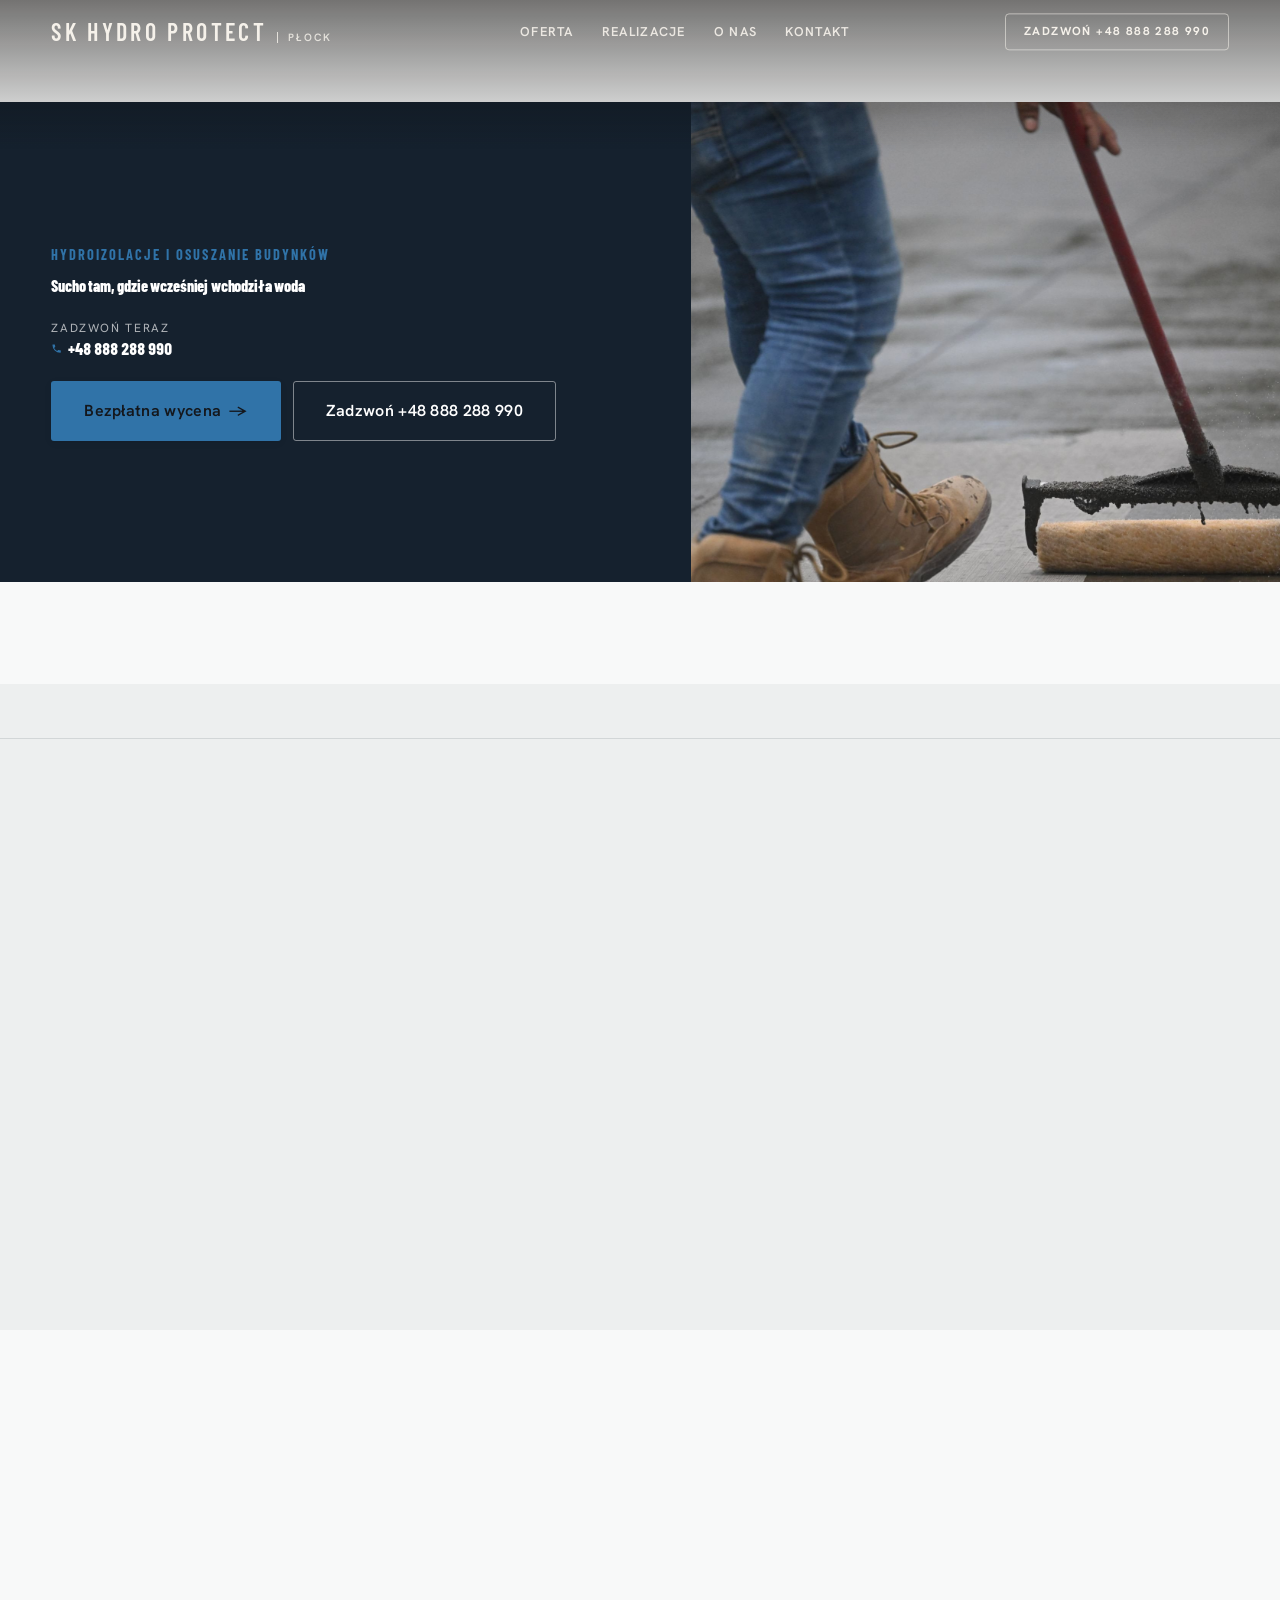
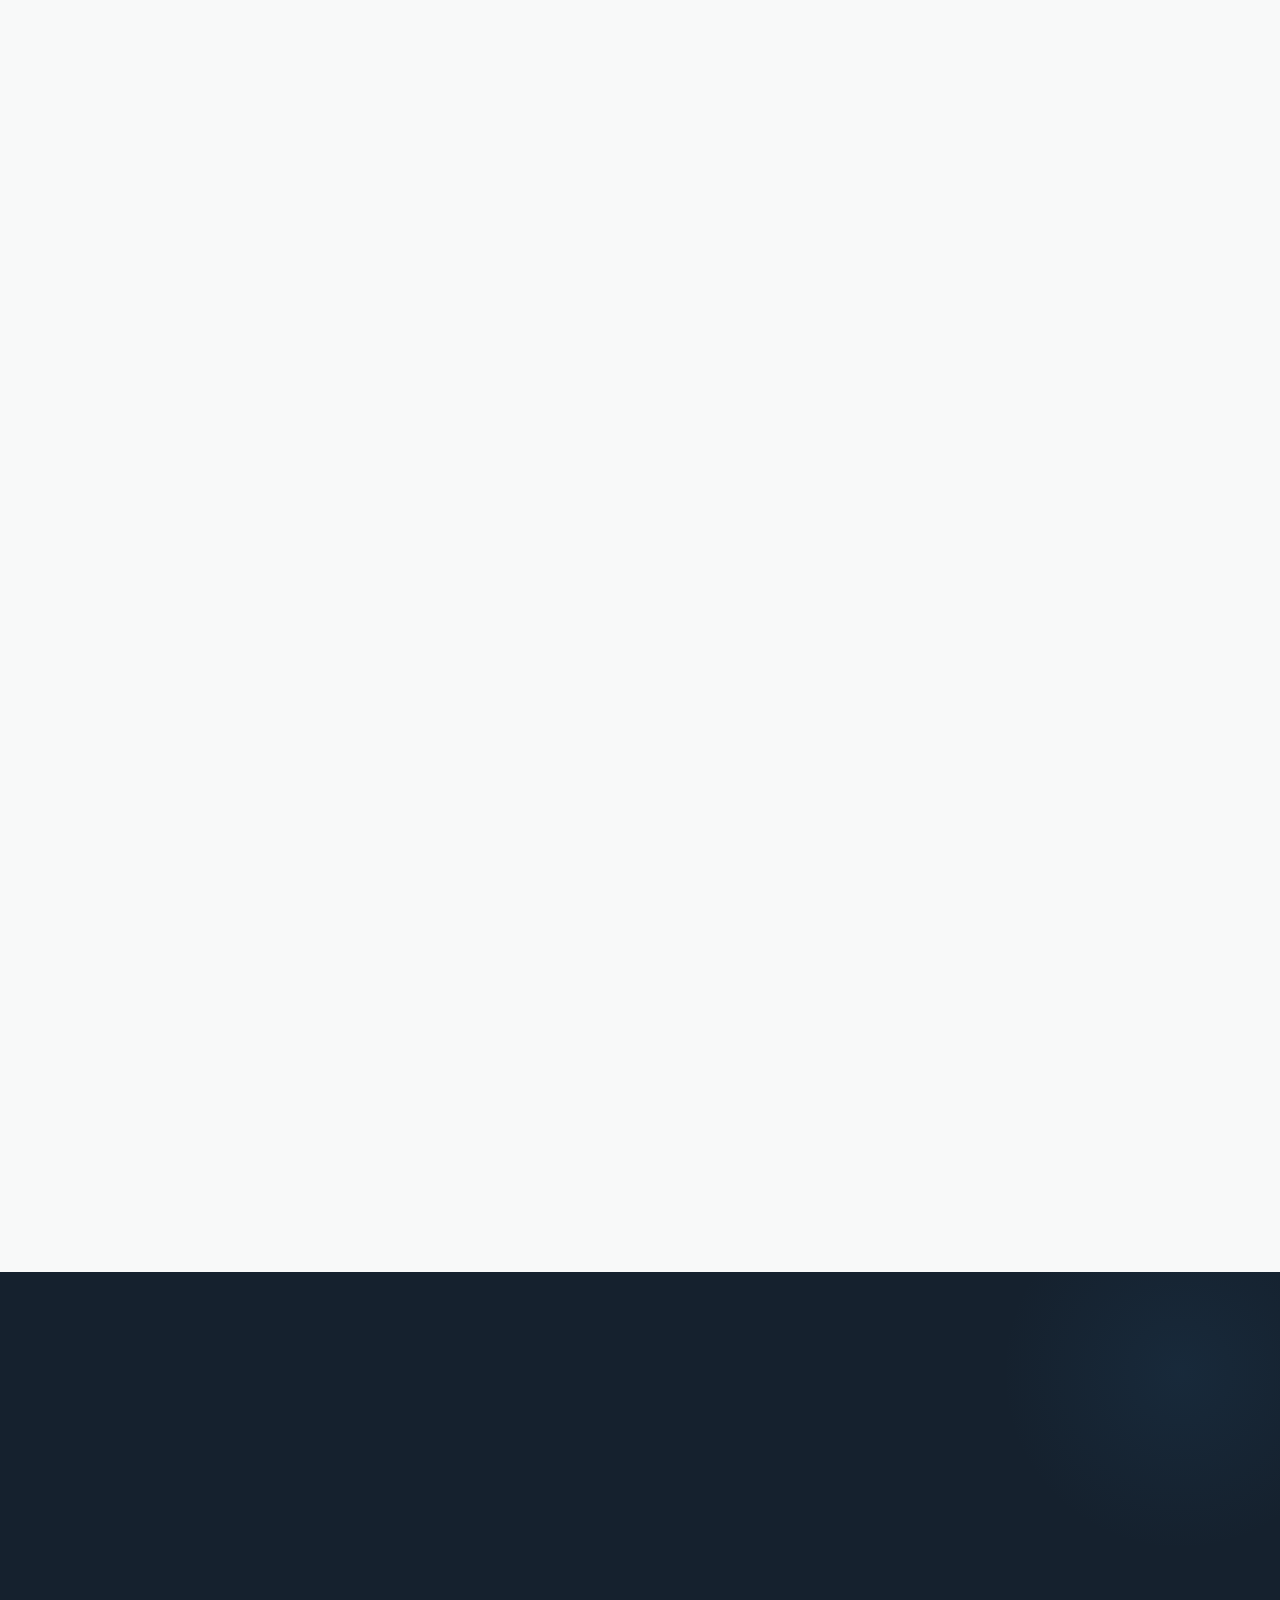
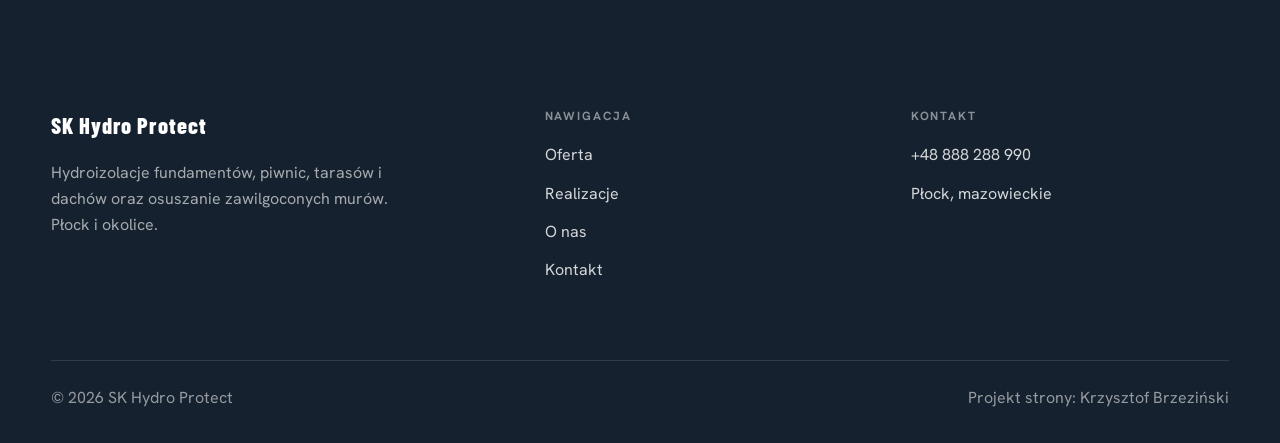
==== index.html @ 36c4c315 "Strona demo: sk-hydro-protect" ====
<!DOCTYPE html>
<html lang="pl">
<head>
<meta charset="UTF-8">
<meta name="viewport" content="width=device-width, initial-scale=1.0">
<title>SK Hydro Protect</title>
<meta name="description" content="SK Hydro Protect - hydroizolacje fundamentów, piwnic, tarasów i dachów oraz osuszanie zawilgoconych budynków. Płock i okolice. Oględziny i wycena przed pracą. Zadzwoń i umów termin.">
<link rel="preconnect" href="https://fonts.googleapis.com">
<link rel="preconnect" href="https://fonts.gstatic.com" crossorigin>
<link href="https://fonts.googleapis.com/css2?family=Barlow+Condensed:wght@500;600;700&family=Hanken+Grotesk:wght@400;500;600&display=swap" rel="stylesheet">
<link rel="stylesheet" href="assets/styles.css">
</head>
<body>

<header class="nav">
  <div class="wrap nav-inner">
    <a class="brand" href="index.html"><span class="name">SK Hydro Protect</span><span class="sub">Płock</span></a>
    <nav class="nav-links">
      <a href="oferta.html">Oferta</a>
      <a href="realizacje.html">Realizacje</a>
      <a href="o-nas.html">O nas</a>
      <a href="kontakt.html">Kontakt</a>
      <a href="tel:+48888288990" class="btn btn-accent">Zadzwoń +48 888 288 990</a>
    </nav>
    <button class="nav-toggle" aria-label="Menu"><span></span><span></span><span></span></button>
  </div>
</header>

<section class="hero-fach">
  <img class="hf-photo" src="img/hero.jpg" alt="SK Hydro Protect">
  <div class="hf-panel">
      <span class="hf-kicker">Hydroizolacje i osuszanie budynków</span>
      <h1 class="hf-title">Sucho tam, gdzie wcześniej wchodziła woda</h1>
      <a class="hf-phone" href="tel:+48888288990"><span class="hf-phone-lab">Zadzwoń teraz</span><span class="hf-phone-num"><svg class="ico-tel" width="16" height="16" viewBox="0 0 24 24" fill="none" aria-hidden="true"><path d="M6.6 10.8a15.5 15.5 0 0 0 6.6 6.6l2.2-2.2a1 1 0 0 1 1-.24 11.4 11.4 0 0 0 3.6.58 1 1 0 0 1 1 1V20a1 1 0 0 1-1 1A17 17 0 0 1 3 4a1 1 0 0 1 1-1h3.5a1 1 0 0 1 1 1c0 1.25.2 2.46.58 3.6a1 1 0 0 1-.25 1l-2.23 2.2Z" fill="currentColor"/></svg> +48 888 288 990</span></a>
      <div class="hf-actions">
        <a href="kontakt.html" class="btn btn-accent">Bezpłatna wycena <span class="arr">→</span></a>
        <a href="tel:+48888288990" class="btn btn-ghost hf-ghost">Zadzwoń +48 888 288 990</a>
      </div>
  </div>
</section>
<section class="fach-promise">
  <div class="wrap">
    <ul class="fp-row reveal"><li>Bezpłatna wycena</li><li>Dojazd: Płock i okolice</li><li>Gwarancja na robociznę</li></ul>
  </div>
</section>
<section class="proces fachowcy">
  <div class="wrap">
    <div class="head center reveal">
      <span class="eyebrow">Jak pracujemy</span>
      <h2>Wiesz, na czym stoisz - na każdym etapie</h2>
      <p>Prosty, przewidywalny proces. Bez niespodzianek i bez naciągania.</p>
    </div>
    <ol class="proces-line">
      <li class="reveal"><span class="pno">01</span><h3>Bezpłatna wycena</h3><p>Przyjeżdżamy, oglądamy, doradzamy. Bez opłat i bez zobowiązań.</p></li>
      <li class="reveal"><span class="pno">02</span><h3>Kosztorys i termin</h3><p>Jasna cena i termin na piśmie - zanim cokolwiek ruszy.</p></li>
      <li class="reveal"><span class="pno">03</span><h3>Realizacja</h3><p>Robimy zgodnie ze sztuką, na czas, dbając o porządek.</p></li>
      <li class="reveal"><span class="pno">04</span><h3>Odbiór i gwarancja</h3><p>Sprzątamy po sobie i dajemy gwarancję na robociznę.</p></li>
    </ol>
  </div>
</section>
<section class="gateways-band">
  <div class="wrap">
    <div class="gateways">
      <a href="oferta.html" class="gateway reveal"><img src="img/g1.jpg" alt="Hydroizolacja fundamentów" loading="lazy"><span class="g-ttl">Hydroizolacja fundamentów</span></a>
      <a href="oferta.html" class="gateway reveal"><img src="img/g2.jpg" alt="Izolacje piwnic" loading="lazy"><span class="g-ttl">Izolacje piwnic</span></a>
      <a href="oferta.html" class="gateway reveal"><img src="img/g3.jpg" alt="Osuszanie budynków" loading="lazy"><span class="g-ttl">Osuszanie budynków</span></a>
    </div>
  </div>
</section>
<section class="fach-uslugi">
  <div class="wrap">
    <div class="head reveal">
      <span class="eyebrow">Zakres prac</span>
      <h2>W czym pomagamy</h2>
      <p>Zakres prac, jaki robimy najczęściej - pełny opis i wycenę znajdziesz niżej.</p>
    </div>
    <ul class="fu-list">
      <li class="fu-row reveal"><div class="fu-name">Hydroizolacja fundamentów</div><div class="fu-desc">Zabezpieczamy ściany fundamentowe i ławy przed wodą gruntową i opadową - powłoki, membrany i maty kubełkowe.</div><a class="fu-cta" href="kontakt.html">Wycena <span class="arr">→</span></a></li>
      <li class="fu-row reveal"><div class="fu-name">Izolacje piwnic</div><div class="fu-desc">Uszczelniamy zawilgocone piwnice od wewnątrz i od zewnątrz, żeby na dobre pozbyć się wilgoci i zapachu.</div><a class="fu-cta" href="kontakt.html">Wycena <span class="arr">→</span></a></li>
      <li class="fu-row reveal"><div class="fu-name">Osuszanie budynków</div><div class="fu-desc">Diagnozujemy przyczynę zawilgocenia i osuszamy mury, wraz z przeponą poziomą przeciw podciąganiu kapilarnemu.</div><a class="fu-cta" href="kontakt.html">Wycena <span class="arr">→</span></a></li>
      <li class="fu-row reveal"><div class="fu-name">Tarasy i balkony</div><div class="fu-desc">Wykonujemy szczelne izolacje tarasów i balkonów, tak by woda nie dostawała się pod płytki i do stropu.</div><a class="fu-cta" href="kontakt.html">Wycena <span class="arr">→</span></a></li>
      <li class="fu-row reveal"><div class="fu-name">Dachy płaskie</div><div class="fu-desc">Kryjemy i uszczelniamy dachy płaskie membranami i powłokami wodochronnymi - koniec z przeciekami.</div><a class="fu-cta" href="kontakt.html">Wycena <span class="arr">→</span></a></li>
      <li class="fu-row reveal"><div class="fu-name">Drenaż i odwodnienie</div><div class="fu-desc">Zakładamy drenaż opaskowy i odprowadzenie wód opadowych, żeby odciążyć fundamenty i ściany.</div><a class="fu-cta" href="kontakt.html">Wycena <span class="arr">→</span></a></li>
    </ul>
    <div style="margin-top:var(--space-7)" class="reveal"><a href="oferta.html" class="btn btn-ghost">Pełna oferta <span class="arr">→</span></a></div>
  </div>
</section>
<section>
  <div class="wrap">
    <div class="head reveal">
      <span class="eyebrow">Realizacje</span>
      <h2>Rodzaj prac, które wykonujemy</h2>
      <p>Zakres izolacji i osuszania - od fundamentów i piwnic po tarasy, dachy i odwodnienie.</p>
    </div>
    <div class="gallery">
      <div class="tile t-two3 reveal"><img src="img/g4.jpg" alt="Odwodnienie i rynny" loading="lazy"><div class="cap">Odwodnienie i rynny</div></div>
      <div class="tile t-third reveal"><img src="img/g5.jpg" alt="Zabezpieczone elewacje i dachy" loading="lazy"><div class="cap">Zabezpieczone elewacje i dachy</div></div>
      <div class="tile t-third reveal"><img src="img/g6.jpg" alt="Prace wykończeniowe po osuszeniu" loading="lazy"><div class="cap">Prace wykończeniowe po osuszeniu</div></div>
      <div class="tile t-third reveal"><img src="img/about.jpg" alt="SK Hydro Protect" loading="lazy"></div>
    </div>
    <div style="margin-top:var(--space-7)" class="reveal"><a href="realizacje.html" class="btn btn-accent">Pełna galeria <span class="arr">→</span></a></div>
  </div>
</section>
<section class="obszar">
  <div class="wrap">
    <div class="head center reveal">
      <span class="eyebrow">Obszar działania</span>
      <h2>Dojeżdżamy do Ciebie</h2>
    </div>
    <ul class="obszar-list reveal"><li class="is-home">Płock</li><li>+ okolice</li></ul>
  </div>
</section>
<section class="cta">
  <div class="wrap">
    <div class="reveal">
      <span class="eyebrow">Współpraca</span>
      <h2>Potrzebujesz fachowca? Wycenimy za darmo.</h2>
      <p>Zadzwoń lub napisz - przyjedziemy, obejrzymy i podamy jasną cenę. Bez zobowiązań.</p>
    </div>
    <div class="cta-actions reveal">
      <a href="kontakt.html" class="btn btn-light">Bezpłatna wycena <span class="arr">→</span></a>
      <a href="tel:+48888288990" class="btn btn-ghost" style="color:#fff;border-color:rgba(255,255,255,.3)">+48 888 288 990</a>
    </div>
  </div>
</section>

<footer>
  <div class="wrap">
    <div class="foot-grid">
      <div class="foot-brand">
        <div class="name">SK Hydro Protect</div>
        <p>Hydroizolacje fundamentów, piwnic, tarasów i dachów oraz osuszanie zawilgoconych murów. Płock i okolice.</p>
      </div>
      <div class="foot-col">
        <h4>Nawigacja</h4>
        <a href="oferta.html">Oferta</a>
        <a href="realizacje.html">Realizacje</a>
        <a href="o-nas.html">O nas</a>
        <a href="kontakt.html">Kontakt</a>
      </div>
      <div class="foot-col">
        <h4>Kontakt</h4>
        <a href="tel:+48888288990">+48 888 288 990</a>
        <p>Płock, mazowieckie</p>
      </div>
    </div>
    <div class="foot-bot">
      <span>© 2026 SK Hydro Protect</span>
      <span>Projekt strony: Krzysztof Brzeziński</span>
    </div>
  </div>
</footer>
<div class="sticky-call"><a class="sc-call" href="tel:+48888288990"><svg class="ico-tel" width="16" height="16" viewBox="0 0 24 24" fill="none" aria-hidden="true"><path d="M6.6 10.8a15.5 15.5 0 0 0 6.6 6.6l2.2-2.2a1 1 0 0 1 1-.24 11.4 11.4 0 0 0 3.6.58 1 1 0 0 1 1 1V20a1 1 0 0 1-1 1A17 17 0 0 1 3 4a1 1 0 0 1 1-1h3.5a1 1 0 0 1 1 1c0 1.25.2 2.46.58 3.6a1 1 0 0 1-.25 1l-2.23 2.2Z" fill="currentColor"/></svg> Zadzwoń</a><a class="sc-quote" href="kontakt.html">Bezpłatna wycena</a></div>

<script src="assets/main.js"></script>
</body>
</html>
---- assets/styles.css ----
/* ============================================================
   STOLBASZ — premium, architektoniczny B2B fit-out
   Jasna paleta, zero brązu. System wg premium-web-craft.
   Projekt strony: Krzysztof Brzeziński
   ============================================================ */

:root{
  /* PALETA — jasna, architektoniczna, chłodna */
  --paper:#F4F6F8;          /* główne tło */
  --paper-2:#E7EBEF;        /* sekcje alternatywne (chłodny jasny szary) */
  --paper-3:#E7EBEF;        /* delikatne wypełnienia */
  --ink:#15212E;            /* tekst główny — chłodny grafit */
  --ink-soft:#243443;       /* nagłówki drugorzędne */
  --muted:#6B7785;          /* tekst poboczny */
  --line:rgba(21,33,46,.12);/* hairline */
  --accent:#E8A317;         /* stonowany petrol-slate — jedyny akcent */
  --accent-d:#C9870C;
  --accent-soft:rgba(232,163,23,.10);
  --dark:#15212E;           /* sekcje ciemne (stopka/CTA) */

  /* ODSTĘPY — skala 4/8 */
  --space-1:4px; --space-2:8px; --space-3:12px; --space-4:16px; --space-5:24px;
  --space-6:32px; --space-7:48px; --space-8:64px; --space-9:96px; --space-10:128px;

  /* TYPOGRAFIA — fluid clamp() */
  --text-sm:clamp(.82rem,.8rem+.1vw,.9rem);
  --text-base:clamp(1rem,.97rem+.15vw,1.1rem);
  --text-lg:clamp(1.12rem,1.05rem+.3vw,1.3rem);
  --text-h3:clamp(1.2rem,1.1rem+.5vw,1.5rem);
  --text-h2:clamp(1.9rem,1.5rem+1.9vw,2.8rem);
  --text-h1:clamp(2.6rem,1.9rem+3.6vw,4.6rem);

  /* PROMIENIE — architektoniczne, raczej ostre */
  --r-sm:3px; --r-md:6px; --r-lg:10px;

  /* RUCH */
  --ease:cubic-bezier(.25,.46,.45,.94); --dur:.24s;

  /* CIENIE — miękkie, warstwowe */
  --sh-sm:0 1px 2px rgba(16,24,32,.04), 0 2px 8px rgba(16,24,32,.05);
  --sh-md:0 2px 6px rgba(16,24,32,.05), 0 12px 28px -8px rgba(16,24,32,.12);
  --sh-lg:0 6px 14px rgba(16,24,32,.07), 0 26px 56px -18px rgba(16,24,32,.22);

  --hairline:1px solid var(--line);

  --font-display:'Barlow Condensed','Hanken Grotesk',sans-serif;
  --font-body:'Hanken Grotesk',sans-serif;
}

*{box-sizing:border-box;margin:0;padding:0}
html{scroll-behavior:smooth}
body{
  font-family:var(--font-body);
  font-size:var(--text-base);
  line-height:1.65;
  color:var(--ink);
  background:var(--paper);
  -webkit-font-smoothing:antialiased;
  text-rendering:optimizeLegibility;
}
img{max-width:100%;display:block}
a{color:inherit;text-decoration:none}

.wrap{width:min(92%,1180px);margin-inline:auto}
section{padding-block:clamp(52px,6.5vw,96px)}

h1,h2,h3{font-family:var(--font-display);font-weight:700;line-height:1.08;letter-spacing:-.02em;color:var(--ink)}
h1{font-size:var(--text-h1);letter-spacing:-.035em}
h2{font-size:var(--text-h2);letter-spacing:-.025em}
h3{font-size:var(--text-h3)}
p{max-width:65ch}

.eyebrow{
  font-family:var(--font-body);
  font-size:var(--text-sm);
  font-weight:600;
  letter-spacing:.18em;
  text-transform:uppercase;
  color:var(--accent);
  display:inline-flex;align-items:center;gap:var(--space-3);
}
.eyebrow::before{content:"";width:28px;height:1px;background:var(--accent);display:inline-block}

.muted{color:var(--muted)}
.lead{font-size:var(--text-lg);line-height:1.55;color:var(--ink-soft);max-width:50ch}

/* ---------- BUTTONS ---------- */
.btn{
  display:inline-flex;align-items:center;gap:var(--space-2);
  font-weight:600;font-size:var(--text-sm);letter-spacing:.02em;
  padding:var(--space-4) var(--space-6);
  border-radius:var(--r-sm);
  transition:transform var(--dur) var(--ease),box-shadow var(--dur) var(--ease),background var(--dur) var(--ease);
  cursor:pointer;border:1px solid transparent;
}
.btn-accent{background:var(--accent);color:#fff;box-shadow:var(--sh-sm)}
.btn-accent:hover{background:var(--accent-d);transform:translateY(-2px);box-shadow:var(--sh-md)}
.btn-accent:active{transform:translateY(0);box-shadow:var(--sh-sm)}
.btn-ghost{background:transparent;color:var(--ink);border-color:var(--line)}
.btn-ghost:hover{border-color:var(--accent);color:var(--accent);transform:translateY(-2px)}
.btn-light{background:#fff;color:var(--ink);box-shadow:var(--sh-sm)}
.btn-light:hover{transform:translateY(-2px);box-shadow:var(--sh-md)}
.btn .arr{transition:transform var(--dur) var(--ease)}
.btn:hover .arr{transform:translateX(4px)}

/* ---------- NAV ---------- */
.nav{
  position:sticky;top:0;z-index:50;
  background:color-mix(in srgb,var(--paper) 88%,transparent);
  backdrop-filter:saturate(140%) blur(10px);
  border-bottom:var(--hairline);
}
.nav-inner{display:flex;align-items:center;justify-content:space-between;height:72px}
.brand{display:flex;flex-direction:column;line-height:1}
.brand .name{font-family:var(--font-display);font-weight:800;font-size:1.35rem;letter-spacing:.04em}
.brand .sub{font-size:.62rem;letter-spacing:.34em;text-transform:uppercase;color:var(--muted);margin-top:5px}
.nav-links{display:flex;align-items:center;gap:var(--space-6)}
.nav-links a{font-size:var(--text-sm);font-weight:500;color:var(--ink-soft);position:relative;padding-block:4px;transition:color var(--dur) var(--ease)}
.nav-links a::after{content:"";position:absolute;left:0;bottom:0;width:0;height:1.5px;background:var(--accent);transition:width var(--dur) var(--ease)}
.nav-links a:hover,.nav-links a.active{color:var(--ink)}
.nav-links a:hover::after,.nav-links a.active::after{width:100%}
.nav-links .btn{padding:var(--space-2) var(--space-5)}
/* przyciski w nav: właściwy kolor (przebij .nav-links a) + bez podkreślenia */
.nav-links a.btn-accent{color:#fff}
.nav-links a.btn-ghost,.nav-links a.btn-light{color:var(--ink)}
.nav-links a.btn::after{display:none}
.nav-toggle{display:none;background:none;border:none;cursor:pointer;flex-direction:column;gap:5px;padding:8px}
.nav-toggle span{width:24px;height:2px;background:var(--ink);transition:var(--dur)}

/* ---------- HERO (split) ---------- */
.hero{position:relative;overflow:hidden;border-bottom:var(--hairline)}
.hero-grid{display:grid;grid-template-columns:1.05fr .95fr;gap:clamp(24px,4vw,60px);align-items:center;
  padding-block:clamp(36px,4.5vw,64px)}
.hero-copy .eyebrow{margin-bottom:var(--space-5)}
.hero-copy h1{margin-bottom:var(--space-5)}
.hero-copy .lead{margin-bottom:var(--space-7)}
.hero-actions{display:flex;flex-wrap:wrap;gap:var(--space-4)}
.hero-art{position:relative;aspect-ratio:4/3;border-radius:var(--r-lg);overflow:hidden;box-shadow:var(--sh-lg)}
.hero-art img{width:100%;height:100%;object-fit:cover}
.hero-art::after{content:"";position:absolute;inset:0;background:linear-gradient(180deg,transparent 55%,rgba(18,24,28,.28))}
.hero-badge{position:absolute;left:var(--space-5);bottom:var(--space-5);z-index:2;
  background:rgba(252,252,251,.94);backdrop-filter:blur(4px);
  border-radius:var(--r-md);padding:var(--space-4) var(--space-5);box-shadow:var(--sh-md);max-width:78%}
.hero-badge strong{display:block;font-family:var(--font-display);font-size:1rem;letter-spacing:-.01em}
.hero-badge span{font-size:var(--text-sm);color:var(--muted)}

/* ---------- HERO duży / kinowy (strona główna) ---------- */
.hero-cine{position:relative;min-height:clamp(560px,82vh,840px);min-height:clamp(560px,82svh,840px);display:flex;align-items:center;overflow:hidden;border-bottom:var(--hairline)}
.hero-cine>img{position:absolute;inset:0;width:100%;height:100%;object-fit:cover;z-index:0}
.hero-cine::after{content:"";position:absolute;inset:0;z-index:1;
  background:linear-gradient(95deg,rgba(13,18,23,.86) 0%,rgba(13,18,23,.64) 32%,rgba(13,18,23,.24) 62%,rgba(13,18,23,.04) 100%)}
.hero-cine .wrap{position:relative;z-index:2;padding-block:var(--space-8)}
.hero-cine .hero-copy{max-width:660px}
.hero-cine .eyebrow{color:#fff;margin-bottom:var(--space-5)}
.hero-cine .eyebrow::before{background:#fff}
.hero-cine h1{color:#fff;margin-bottom:var(--space-5);font-size:clamp(2.9rem,2rem+4.4vw,5.2rem)}
.hero-cine .lead{color:rgba(255,255,255,.92);max-width:48ch;margin-bottom:var(--space-7)}
.hero-cine .hero-actions{display:flex;flex-wrap:wrap;gap:var(--space-4)}
@media(max-width:680px){
  .hero-cine{min-height:clamp(520px,76vh,640px);min-height:clamp(520px,76svh,640px);align-items:flex-end}
  .hero-cine::after{background:linear-gradient(0deg,rgba(13,18,23,.9) 6%,rgba(13,18,23,.45) 55%,rgba(13,18,23,.25) 100%)}
  .hero-cine .wrap{padding-bottom:var(--space-9)}
}

/* full-bleed hero variant (podstrony) */
.pagehead{position:relative;min-height:46vh;min-height:46svh;display:flex;align-items:flex-end;overflow:hidden;border-bottom:var(--hairline)}
.pagehead img{position:absolute;inset:0;width:100%;height:100%;object-fit:cover}
.pagehead::after{content:"";position:absolute;inset:0;background:linear-gradient(180deg,rgba(18,24,28,.25),rgba(18,24,28,.62))}
.pagehead .wrap{position:relative;z-index:2;padding-block:var(--space-9);color:#fff}
.pagehead h1{color:#fff;max-width:18ch}
.pagehead .eyebrow{color:#fff}
.pagehead .eyebrow::before{background:#fff}
.pagehead p{color:rgba(255,255,255,.86);margin-top:var(--space-4);max-width:54ch}

/* ---------- STRIP (pasek skrótów / liczby) ---------- */
.strip{background:var(--dark);color:#fff}
.strip .wrap{display:grid;grid-template-columns:repeat(4,1fr);gap:var(--space-6);padding-block:var(--space-8)}
.strip .item .k{font-family:var(--font-display);font-size:clamp(1.6rem,1.2rem+1.4vw,2.4rem);font-weight:800;letter-spacing:-.02em;color:#fff}
.strip .item .v{font-size:var(--text-sm);color:rgba(255,255,255,.66);margin-top:var(--space-2);line-height:1.45}
.strip .item{border-left:2px solid var(--accent);padding-left:var(--space-5)}

/* ---------- SECTION HEAD ---------- */
.head{max-width:48rem;margin-bottom:var(--space-8)}
.head.center{margin-inline:auto;text-align:center}
.head .eyebrow{margin-bottom:var(--space-4)}
.head h2{margin-bottom:var(--space-4)}
.head p{color:var(--muted);font-size:var(--text-lg);line-height:1.55}
.head.center p{margin-inline:auto}

/* ---------- INTRO SPLIT ---------- */
.split{display:grid;grid-template-columns:.92fr 1.08fr;gap:clamp(28px,5vw,80px);align-items:center}
.split.rev{grid-template-columns:1.08fr .92fr}
.split.rev .split-art{order:-1}
.split-art{position:relative;aspect-ratio:5/4;border-radius:var(--r-lg);overflow:hidden;box-shadow:var(--sh-lg)}
.split-art img{width:100%;height:100%;object-fit:cover}
.split-copy h2{margin-bottom:var(--space-5)}
.split-copy p+p{margin-top:var(--space-4)}
.split-copy .btn{margin-top:var(--space-6)}

/* ---------- SERVICES (zakres) ---------- */
.svc-grid{display:grid;grid-template-columns:repeat(auto-fit,minmax(280px,1fr));gap:var(--space-5)}
.svc{background:#fff;border:var(--hairline);border-radius:var(--r-md);padding:var(--space-7) var(--space-6);
  transition:transform var(--dur) var(--ease),box-shadow var(--dur) var(--ease),border-color var(--dur) var(--ease);
  position:relative;overflow:hidden}
.svc::before{content:"";position:absolute;left:0;top:0;width:3px;height:0;background:var(--accent);transition:height var(--dur) var(--ease)}
.svc:hover{transform:translateY(-4px);box-shadow:var(--sh-md);border-color:transparent}
.svc:hover::before{height:100%}
.svc .ic{font-family:var(--font-display);font-size:.8rem;font-weight:700;letter-spacing:.12em;color:var(--accent);margin-bottom:var(--space-4)}
.svc h3{margin-bottom:var(--space-3);font-size:1.22rem}
.svc p{color:var(--muted);font-size:var(--text-base);line-height:1.6}

/* big detailed service rows */
.svc-row{display:grid;grid-template-columns:.8fr 1.2fr;gap:clamp(20px,4vw,60px);align-items:center;padding-block:var(--space-8)}
.svc-row+.svc-row{border-top:var(--hairline)}
.svc-row.rev{grid-template-columns:1.2fr .8fr}
.svc-row.rev .svc-row-art{order:-1}
.svc-row-art{aspect-ratio:4/3;border-radius:var(--r-md);overflow:hidden;box-shadow:var(--sh-md)}
.svc-row-art img{width:100%;height:100%;object-fit:cover}
.svc-row h3{font-size:1.5rem;margin-bottom:var(--space-4)}
.svc-row .num{font-family:var(--font-display);font-size:.85rem;font-weight:700;letter-spacing:.14em;color:var(--accent);display:block;margin-bottom:var(--space-3)}
.svc-row ul{list-style:none;margin-top:var(--space-4);display:flex;flex-direction:column;gap:var(--space-2)}
.svc-row li{position:relative;padding-left:var(--space-5);color:var(--muted);font-size:var(--text-base)}
.svc-row li::before{content:"";position:absolute;left:0;top:.62em;width:8px;height:1px;background:var(--accent)}

/* ---------- GALLERY (realizacje) ---------- */
.gallery{display:grid;grid-template-columns:repeat(12,1fr);gap:var(--space-4);grid-auto-rows:200px}
/* GALERIA MASONRY — pionowe zdjęcia (portrety beauty/wellness) bez przycinania: kolumny, height auto */
.gallery-masonry{column-count:3;column-gap:var(--space-4)}
@media(max-width:900px){.gallery-masonry{column-count:2}}
@media(max-width:560px){.gallery-masonry{column-count:1}}
.gallery-masonry .m-tile{break-inside:avoid;margin:0 0 var(--space-4);padding:0;position:relative;overflow:hidden;border-radius:var(--r-md);border:1px solid var(--line)}
.gallery-masonry .m-tile img{width:100%;height:auto;display:block}
.gallery-masonry .m-tile .cap{position:absolute;left:0;right:0;bottom:0;padding:var(--space-4);color:#fff;background:linear-gradient(0deg,rgba(0,0,0,.55),transparent);font-size:var(--text-sm)}
.gallery-masonry .m-tile .cap small{display:block;font-weight:400;opacity:.78;letter-spacing:.04em;text-transform:uppercase;font-size:.66rem;margin-top:3px}
.tile{position:relative;overflow:hidden;border-radius:var(--r-md);box-shadow:var(--sh-sm);
  transition:transform var(--dur) var(--ease),box-shadow var(--dur) var(--ease)}
.tile img{width:100%;height:100%;object-fit:cover;transition:transform .6s var(--ease)}
.tile:hover{box-shadow:var(--sh-md)}
.tile:hover img{transform:scale(1.05)}
.tile .cap{position:absolute;left:0;right:0;bottom:0;padding:var(--space-5) var(--space-4) var(--space-4);
  background:linear-gradient(transparent,rgba(18,24,28,.78));color:#fff;
  font-size:var(--text-sm);font-weight:600;letter-spacing:.01em;
  opacity:0;transform:translateY(8px);transition:var(--dur) var(--ease)}
.tile:hover .cap{opacity:1;transform:translateY(0)}
.tile .cap small{display:block;font-weight:400;opacity:.78;letter-spacing:.04em;text-transform:uppercase;font-size:.66rem;margin-top:3px}
/* bento spans */
.t-wide{grid-column:span 6}
.t-tall{grid-column:span 6;grid-row:span 2}
.t-std{grid-column:span 6}
.t-third{grid-column:span 4}
.t-two3{grid-column:span 8}

/* ---------- TRUST / WIARYGODNOŚĆ ---------- */
.trust{background:var(--paper-2)}
.trust-grid{display:grid;grid-template-columns:repeat(auto-fit,minmax(240px,1fr));gap:var(--space-5);margin-top:var(--space-7)}
.trust-card{background:#fff;border-radius:var(--r-md);padding:var(--space-7) var(--space-6);box-shadow:var(--sh-sm);border-top:3px solid var(--accent)}
.trust-card .big{font-family:var(--font-display);font-size:clamp(1.8rem,1.3rem+1.6vw,2.6rem);font-weight:800;letter-spacing:-.02em;color:var(--ink);line-height:1}
.trust-card h3{font-size:1.12rem;margin:var(--space-3) 0 var(--space-2)}
.trust-card p{color:var(--muted);font-size:var(--text-base);line-height:1.55}

/* ---------- CTA band ---------- */
.cta{background:var(--dark);color:#fff;position:relative;overflow:hidden}
.cta .wrap{display:grid;grid-template-columns:1.4fr .6fr;gap:var(--space-7);align-items:center;position:relative;z-index:2}
.cta h2{color:#fff;max-width:20ch}
.cta p{color:rgba(255,255,255,.74);margin-top:var(--space-4)}
.cta-actions{display:flex;flex-direction:column;gap:var(--space-3);align-items:flex-start}
.cta::before{content:"";position:absolute;right:-80px;top:-80px;width:360px;height:360px;border-radius:50%;
  background:radial-gradient(circle,var(--accent-soft),transparent 70%)}

/* ---------- CONTACT ---------- */
.contact-grid{display:grid;grid-template-columns:.85fr 1.15fr;gap:clamp(28px,4vw,56px);align-items:start}
.info-list{display:flex;flex-direction:column;gap:var(--space-2)}
.info-row{display:flex;gap:var(--space-4);align-items:flex-start;padding-block:var(--space-4);border-bottom:var(--hairline)}
.info-row .ic{flex:none;width:42px;height:42px;display:grid;place-items:center;border-radius:50%;
  background:var(--accent-soft);color:var(--accent);font-size:1.05rem}
.info-row .lbl{font-size:.72rem;letter-spacing:.14em;text-transform:uppercase;color:var(--muted)}
.info-row .val{font-weight:600;font-size:var(--text-base);margin-top:2px}
.info-row a.val:hover{color:var(--accent)}
.map{border:none;border-radius:var(--r-lg);box-shadow:var(--sh-md);width:100%;height:100%;min-height:380px;filter:grayscale(.2) contrast(1.02)}
.form{background:#fff;border:var(--hairline);border-radius:var(--r-lg);padding:clamp(24px,3vw,40px);box-shadow:var(--sh-sm)}
.form .fld{margin-bottom:var(--space-5)}
.form label{display:block;font-size:var(--text-sm);font-weight:600;margin-bottom:var(--space-2)}
.form input,.form textarea{width:100%;font-family:inherit;font-size:var(--text-base);color:var(--ink);
  padding:var(--space-4);border:var(--hairline);border-radius:var(--r-sm);background:var(--paper);transition:border-color var(--dur)}
.form input:focus,.form textarea:focus{outline:none;border-color:var(--accent);background:#fff}
.form textarea{resize:vertical;min-height:120px}
.form .note{font-size:var(--text-sm);color:var(--muted);margin-top:var(--space-3)}

/* ---------- FOOTER ---------- */
footer{background:var(--dark);color:#fff;padding-block:var(--space-9) var(--space-6)}
.foot-grid{display:grid;grid-template-columns:1.4fr 1fr 1fr;gap:var(--space-7);margin-bottom:var(--space-8)}
.foot-brand .name{font-family:var(--font-display);font-weight:800;font-size:1.4rem;letter-spacing:.04em}
.foot-brand p{color:rgba(255,255,255,.62);margin-top:var(--space-4);font-size:var(--text-base);max-width:38ch}
.foot-col h4{font-size:.74rem;letter-spacing:.16em;text-transform:uppercase;color:rgba(255,255,255,.5);margin-bottom:var(--space-4)}
.foot-col a,.foot-col p{display:block;color:rgba(255,255,255,.82);font-size:var(--text-base);margin-bottom:var(--space-3)}
.foot-col a:hover{color:#fff}
.foot-bot{border-top:1px solid rgba(255,255,255,.12);padding-top:var(--space-5);display:flex;justify-content:space-between;flex-wrap:wrap;gap:var(--space-3);
  font-size:var(--text-sm);color:rgba(255,255,255,.55)}
.foot-bot a:hover{color:#fff}

/* ---------- REVEAL ---------- */
.reveal{opacity:0;transform:translateY(22px);transition:opacity .6s var(--ease),transform .6s var(--ease)}
.reveal.in{opacity:1;transform:none}

/* ---------- RESPONSIVE ---------- */
@media(max-width:920px){
  .hero-grid,.split,.split.rev,.svc-row,.svc-row.rev,.cta .wrap,.contact-grid,.foot-grid{grid-template-columns:1fr}
  .split.rev .split-art,.svc-row.rev .svc-row-art{order:0}
  .hero-art{aspect-ratio:16/10;max-height:420px}
  .strip .wrap{grid-template-columns:repeat(2,1fr);gap:var(--space-7)}
  .gallery{grid-auto-rows:180px}
  .t-wide,.t-tall,.t-std,.t-third,.t-two3{grid-column:span 6}
  .t-tall{grid-row:span 1}
  .cta-actions{flex-direction:row;flex-wrap:wrap}
  .foot-grid{gap:var(--space-6)}
}
@media(max-width:680px){
  .nav-links{position:fixed;inset:72px 0 auto 0;background:var(--paper);flex-direction:column;align-items:stretch;
    gap:0;padding:var(--space-4) 6%;border-bottom:var(--hairline);box-shadow:var(--sh-md);
    transform:translateY(-120%);transition:transform var(--dur) var(--ease)}
  .nav-links.open{transform:translateY(0)}
  .nav-links a{padding-block:var(--space-4);border-bottom:var(--hairline)}
  .nav-links .btn{margin-top:var(--space-3);justify-content:center}
  .nav-toggle{display:flex}
  .strip .wrap{grid-template-columns:1fr}
  .gallery{grid-template-columns:repeat(6,1fr)}
  .foot-grid{grid-template-columns:1fr}
}
@media(prefers-reduced-motion:reduce){
  *{animation-duration:.01ms!important;transition:none!important}
  .reveal{opacity:1!important;transform:none!important}
  html{scroll-behavior:auto}
}

/* ============================================================
   PREMIUM LAYER — destylat deep-researchu branż (anty-AI, spokój).
   Zmienne STOLBASZ (--accent/--ink/--paper/--line/--dark). Ruch ledwo
   zauważalny, krzywa cubic-bezier(.16,.84,.44,1); prefers-reduced-motion
   pokryte blanketem wyżej. Karty hairline zamiast cieni = #1 sygnał „nie-AI".
   ============================================================ */

/* więcej oddechu między sekcjami (liderzy: 110-130px) */
section{padding-block:clamp(64px,8vw,128px)}

/* 1) Aksamitny reveal — dłuższa, miękka krzywa zamiast „skoku" */
.reveal{transition:opacity .9s cubic-bezier(.16,.84,.44,1),transform .9s cubic-bezier(.16,.84,.44,1);will-change:opacity,transform}
/* stagger TYLKO w galerii (tam pozycja = porządek dzieci) */
.gallery .reveal:nth-child(2){transition-delay:.07s}
.gallery .reveal:nth-child(3){transition-delay:.14s}
.gallery .reveal:nth-child(4){transition-delay:.21s}
.gallery .reveal:nth-child(5){transition-delay:.28s}
.gallery .reveal:nth-child(6){transition-delay:.35s}

/* 2) Hero STATYCZNY na .hero-cine — Ken Burns CAŁKIEM WYŁĄCZONY 26.06 (3. zgłoszenie Szymona).
   GENEZA: animowanie scale na <img> hero z teksturami (cegły/framugi) re-samplinguje obraz
   klatka po klatce → na części ekranów drobne drganie/shimmer = „heroshot się trzęsie".
   translateY usunięto wcześniej, scale-only + will-change/GPU NIE wystarczyły do GWARANCJI gładkości.
   Krzysztof zażądał pewności („make sure, że błąd się nie pojawi") > efekt. Zero animacji = 0% drgania.
   Delikatny zoom zostaje TYLKO w pełnoekranowych hero gastro/studio (hg-bg/hs-bg — tło, inny
   mechanizm, chwalone, nigdy nie zgłaszane). NIE wracać do KB na .hero-cine bez realnego testu
   na sprzęcie klienta — to ryzyko regresji „trzęsienia”. */
/* BEZPIECZNY "wow" na hero = jednorazowy FADE-IN (opacity), nie zoom.
   opacity nie dotyka bitmapy → gładkie na KAŻDYM zdjęciu/ekranie/GPU, zero ryzyka migotania.
   Geometryczny ruch (scale/translate) na .hero-cine jest ZAKAZANY (bramka pilnuje). */
@keyframes heroFade{from{opacity:0}to{opacity:1}}
.hero-cine>img{transform:none;animation:heroFade 1.1s ease-out both}

/* 3) Akcentowy hairline pod nagłówkiem sekcji, który „rysuje się" przy wejściu */
.head h2{position:relative;padding-bottom:18px}
.head h2::after{content:"";position:absolute;left:0;bottom:0;height:1px;width:0;background:var(--accent);transition:width 1s cubic-bezier(.16,.84,.44,1) .15s}
.head.center h2::after{left:50%;transform:translateX(-50%)}
.head.reveal.in h2::after,.head.center.reveal.in h2::after{width:54px}

/* 4) Karty HAIRLINE zamiast cieni/zaokrągleń (najmocniejszy anty-AI detal) */
.svc{background:transparent;border:1px solid var(--line);border-radius:var(--r-sm);box-shadow:none}
.svc:hover{box-shadow:none;border-color:var(--accent);transform:translateY(-3px)}
.trust-card{background:transparent;box-shadow:none;border:1px solid var(--line);border-top:2px solid var(--accent);border-radius:var(--r-sm)}
.tile{box-shadow:none;border-radius:var(--r-sm)}
.tile:hover{box-shadow:none}

/* 5) Sticky-nav kondensuje się po przewinięciu (sygnał dopracowania) */
.nav{transition:box-shadow .4s ease,background .4s ease}
.nav.is-stuck{box-shadow:0 1px 0 var(--line),0 14px 30px -24px rgba(0,0,0,.45)}
.nav-inner{transition:height .35s var(--ease)}
.nav.is-stuck .nav-inner{height:60px}

/* 6) MANIFESTO — pełnoekranowy cytat-bohater (zastępuje generyczne „Dlaczego my") */
.manifesto{background:var(--paper-2);text-align:center}
.manifesto .wrap{max-width:60rem}
.manifesto p{font-family:var(--font-display);font-style:italic;font-size:clamp(1.6rem,1rem+2.4vw,2.8rem);line-height:1.32;color:var(--ink-soft);margin-inline:auto;max-width:26ch;position:relative;padding-top:var(--space-8)}
.manifesto p::before{content:"";position:absolute;top:0;left:50%;transform:translateX(-50%);width:54px;height:1px;background:var(--accent)}
.manifesto p span{color:var(--accent);font-style:italic}

/* 7) GATEWAYS — 3 duże bramy-zdjęcia (zamiast paska menu usług) */
.gateways{display:grid;grid-template-columns:repeat(3,1fr);gap:var(--space-4)}
.gateway{position:relative;aspect-ratio:3/4;overflow:hidden;border-radius:var(--r-sm);display:block}
.gateway img{width:100%;height:100%;object-fit:cover;transition:transform .8s var(--ease),filter .5s var(--ease)}
.gateway::after{content:"";position:absolute;inset:0;background:linear-gradient(180deg,transparent 38%,rgba(18,24,28,.74))}
.gateway:hover img{transform:scale(1.05);filter:brightness(1.05)}
.gateway .g-ttl{position:absolute;left:0;right:0;bottom:0;z-index:2;padding:var(--space-6) var(--space-5);color:#fff;font-family:var(--font-display);font-size:1.45rem;letter-spacing:-.01em;line-height:1.15}
.gateway .g-ttl small{display:block;font-family:var(--font-body);font-size:var(--text-sm);font-weight:400;opacity:.82;letter-spacing:.03em;margin-top:5px}
@media(max-width:760px){.gateways{grid-template-columns:1fr}.gateway{aspect-ratio:16/10}}

/* 8) LOGO klienta w nagłówku (gdy podane --logo) */
/* 52px domyślnie (feedback Bartka 06.07.2026: 40px ginęło, uwaga padła 3x; ~56px sprawdzone na żywym demie anna-borowiec-makeup) */
.brand-logo{height:64px;width:auto;max-width:300px;object-fit:contain;display:block}
.nav.is-stuck .brand-logo{height:52px}
@media(max-width:680px){.brand-logo{height:46px;max-width:210px}}

/* === rodzina: fachowcy === */
/* ============================================================
   RODZINA: FACHOWCY (hydraulik/elektryk/remont/brukarstwo/ogrodzenia)
   Doklejane NA WIERZCH base.css. Dziedziczy paletę/fonty skórki (trade/elektryk).
   Filozofia: telefon-bohater + zaufanie + „bezpłatna wycena". Spokój, nie krzyk.
   (count-up i podwójny iframe mapy świadomie pominięte - krytyka blueprintu.)
   ============================================================ */

/* --- PROCES - oś „jak pracujemy" (podpis rodziny, czego nie ma w meblach) --- */
.proces{background:var(--paper-2)}
.proces-line{list-style:none;display:grid;grid-template-columns:repeat(4,1fr);gap:var(--space-5);position:relative;margin:0;padding:0}
.proces-line li{position:relative;padding-top:var(--space-7)}
.proces-line li::before{content:"";position:absolute;top:14px;left:0;right:0;height:1px;background:var(--line)}
.proces-line li:last-child::before{right:50%}
.proces-line li:first-child::before{left:50%}
.proces-line li::after{content:"";position:absolute;top:9px;left:calc(50% - 6px);width:11px;height:11px;border-radius:50%;background:var(--accent);box-shadow:0 0 0 4px var(--paper-2)}
.proces-line .pno{font-family:var(--font-display);font-weight:800;font-size:1.5rem;color:var(--accent);letter-spacing:-.02em;display:block;margin-bottom:var(--space-3);text-align:center}
.proces-line h3{font-size:1.1rem;margin-bottom:var(--space-2);text-align:center}
.proces-line p{color:var(--muted);font-size:var(--text-sm);line-height:1.5;text-align:center;max-width:26ch;margin-inline:auto}
@media(max-width:820px){
  .proces-line{grid-template-columns:1fr;gap:0}
  .proces-line li{padding:var(--space-5) 0 var(--space-5) var(--space-7)}
  .proces-line li::before{left:5px;right:auto;top:0;bottom:0;width:1px;height:auto}
  .proces-line li:first-child::before,.proces-line li:last-child::before{left:5px;right:auto}
  .proces-line li::after{top:var(--space-6);left:0}
  .proces-line .pno,.proces-line h3,.proces-line p{text-align:left;margin-inline:0}
}

/* --- OBSZAR DZIAŁANIA - lokalność (chipy z REALNEGO miasta, bez drugiego iframe) --- */
.obszar .head{text-align:center;margin-inline:auto}
.obszar .head .eyebrow{justify-content:center}
.obszar-list{list-style:none;display:flex;flex-wrap:wrap;justify-content:center;gap:var(--space-3);margin:0;padding:0;max-width:60rem;margin-inline:auto}
.obszar-list li{border:1px solid var(--line);border-radius:999px;padding:var(--space-2) var(--space-5);
  font-size:var(--text-sm);font-weight:600;color:var(--ink-soft);transition:border-color .24s var(--ease),color .24s var(--ease)}
.obszar-list li:hover{border-color:var(--accent);color:var(--accent)}
.obszar-list li.is-home{background:var(--accent);border-color:var(--accent);color:#fff}

/* --- STICKY-CALL - dolny pasek mobile (najważniejszy konwerter tej rodziny) --- */
.sticky-call{display:none}
@media(max-width:820px){
  .sticky-call{display:grid;grid-template-columns:1fr 1fr;gap:1px;position:fixed;left:0;right:0;bottom:0;z-index:90;
    background:var(--line);box-shadow:0 -6px 20px -10px rgba(0,0,0,.4)}
  .sticky-call a{padding:15px 8px;text-align:center;font-weight:700;font-size:.95rem;letter-spacing:.01em}
  .sc-call{background:var(--accent);color:#fff}
  .sc-quote{background:var(--paper);color:var(--ink)}
  body{padding-bottom:56px}
}

/* --- Blok „Awaria? Dzwoń” (opcjonalny, hydraulik/elektryk) --- */
.awaria{background:var(--dark);color:#fff}
.awaria .wrap{display:flex;flex-wrap:wrap;align-items:center;justify-content:space-between;gap:var(--space-5);padding-block:var(--space-7)}
.awaria h3{color:#fff;font-size:clamp(1.3rem,1rem+1.2vw,1.8rem)}
.awaria p{color:rgba(255,255,255,.72);margin-top:var(--space-2)}
.awaria .btn-accent{white-space:nowrap}

/* === CERTYFIKATY / CZYM PRACUJEMY (gated: renderuje sie tylko gdy brief poda certy/marki/gwarancja) - mocny lever dla dekarzy === */
.auto-marki .marki-list{display:flex;flex-wrap:wrap;justify-content:center;gap:clamp(.8rem,2.5vw,1.6rem);list-style:none;margin:var(--space-7) 0 0;padding:0}
.auto-marki .marki-list li{font-family:var(--font-display);text-transform:uppercase;letter-spacing:.12em;font-weight:600;
  font-size:clamp(.82rem,1.5vw,1rem);color:var(--ink-soft);padding:.5rem 1rem;border:1px solid var(--line);border-radius:var(--r-sm)}
.marki-gwar{text-align:center;color:var(--muted);font-size:var(--text-sm);margin-top:var(--space-6)}

/* ============================================================
   FAZA 3 - OSOBNY UKŁAD FACHOWCY (research wf_e4ed63db + krytyka z policzonym WCAG). Doklejane na wierzch.
   Tożsamość: ZAUFANIE + DUŻY TELEFON + DOWÓD. Dwublok hero (zdjęcie | lity panel), bezpośrednio, solidnie.
   ============================================================ */

/* --- P0 KONTRAST: bursztyn jako TEKST na jasnym = 2.0 FAIL (policzone). Naprawy (bursztyn->ciemny tekst / ink). --- */
.btn-accent{color:#14171c}                                  /* bursztyn + ciemny tekst = 8.28 PASS */
.sticky-call .sc-call{color:#14171c}                        /* sticky bursztyn + ciemny tekst */
.obszar-list li.is-home{background:var(--ink);border-color:var(--ink);color:#fff}  /* było bursztyn+biel 2.17 -> ink+biel 16.29 */
.proces-line .pno{color:var(--ink-soft)}                    /* numery procesu: było bursztyn 2.0 -> ink-soft (czytelne); kropka osi zostaje bursztyn (grafika) */

/* --- Ikona telefonu (uzywana w hero hf-phone-num; nav styluje silnik NAV NOBU) --- */
.ico-tel{vertical-align:-2px;margin-right:.3em}

/* === HERO FACHOWCY: dwublok (zdjęcie | lity panel ink). Zdjęcie = PIERWSZE dziecko (blur-guard + mobilny stack). STATYCZNE. === */
.hero-fach{display:grid;grid-template-columns:1fr minmax(0,46%);min-height:clamp(540px,76vh,740px);min-height:clamp(540px,76svh,740px)}
.hf-photo{width:100%;height:100%;object-fit:cover;display:block;background:var(--paper-2)}  /* img = PIERWSZE dziecko sekcji (blur-guard); EAGER, bez animacji (zero janku) */
.hf-panel{order:-1;background:var(--ink);color:#fff;display:flex;flex-direction:column;justify-content:center;
  padding:clamp(2.2rem,5vw,4.5rem) clamp(1.6rem,4vw,3.6rem)}
.hf-kicker{font-family:var(--font-display);font-weight:700;text-transform:uppercase;letter-spacing:.14em;
  font-size:clamp(.74rem,1.4vw,.9rem);color:var(--accent)}
.hf-title{color:#fff;font-family:var(--font-display);font-weight:800;line-height:1.05;letter-spacing:-.01em;
  font-size:clamp(1.9rem,1.4rem+2vw,3rem);margin:var(--space-3) 0 var(--space-5)}
.hf-phone{display:inline-flex;flex-direction:column;gap:.15rem;margin-bottom:var(--space-5);width:fit-content}
.hf-phone-lab{font-size:.74rem;text-transform:uppercase;letter-spacing:.14em;color:rgba(255,255,255,.66)}
.hf-phone-num{font-family:var(--font-display);font-weight:800;color:#fff;font-variant-numeric:tabular-nums;white-space:nowrap;
  font-size:clamp(2rem,1.4rem+2.2vw,2.9rem);line-height:1;display:inline-flex;align-items:center}
.hf-phone-num .ico-tel{width:.7em;height:.7em;color:var(--accent);margin-right:.35em}   /* ikona bursztyn, cyfry białe */
.hf-phone:hover .hf-phone-num{color:var(--accent)}
.hf-actions{display:flex;flex-wrap:wrap;gap:var(--space-3)}
.hf-ghost{color:#fff;border-color:rgba(255,255,255,.45)}
.hf-trust{margin-top:var(--space-5);padding-top:var(--space-4);border-top:1px solid rgba(255,255,255,.16);
  color:rgba(255,255,255,.82);font-weight:600;font-size:var(--text-sm);letter-spacing:.01em}
@media(max-width:820px){
  .hero-fach{grid-template-columns:1fr;min-height:0}
  .hf-photo{aspect-ratio:16/10}
  .hf-panel{order:0;padding-block:clamp(2rem,7vw,3rem)}     /* DOM-order: zdjęcie na górze, panel pod */
}

/* === PROMISE BAR: zawsze-obecna sygnatura usługowa (anty recon-collapse) === */
.fach-promise{background:var(--paper-2);border-bottom:var(--hairline);padding-block:0}
.fach-promise .wrap{padding-block:var(--space-4)}
.fp-row{list-style:none;margin:0;padding:0;display:flex;flex-wrap:wrap;justify-content:center;align-items:center;gap:clamp(.6rem,2.4vw,2rem)}
.fp-row li{font-family:var(--font-display);font-weight:700;text-transform:uppercase;letter-spacing:.08em;
  font-size:clamp(.72rem,1.3vw,.85rem);color:var(--ink-soft);display:flex;align-items:center}
.fp-row li:not(:last-child)::after{content:"";width:6px;height:6px;border-radius:50%;background:var(--accent);margin-left:clamp(.6rem,2.4vw,2rem)}

/* === TRUST BAR (gated): jasne pasmo, cyfry INK (NIE bursztyn=2.0 FAIL), bursztyn jako kreska pod liczbą === */
.trust-bar{background:var(--paper);border-bottom:var(--hairline)}
.trust-bar .wrap{display:flex;flex-wrap:wrap;align-items:center;justify-content:center;gap:clamp(1rem,3vw,2.6rem);padding-block:var(--space-7)}
.tb-stats{display:flex;flex-wrap:wrap;gap:clamp(1rem,3vw,2.6rem)}
.tb-stat{display:flex;flex-direction:column;align-items:center;text-align:center;padding-bottom:var(--space-2);border-bottom:3px solid var(--accent)}
.tb-num{font-family:var(--font-display);font-weight:800;font-size:clamp(2rem,3vw,2.8rem);line-height:1;color:var(--ink);font-variant-numeric:tabular-nums}
.tb-lab{font-size:.74rem;text-transform:uppercase;letter-spacing:.08em;color:var(--muted);margin-top:.3rem}
.tb-google{font-weight:700;color:var(--ink);font-size:var(--text-base);background:var(--paper-2);border:var(--hairline);border-radius:999px;padding:.5rem 1.1rem;font-variant-numeric:tabular-nums}
.tb-seal{font-family:var(--font-display);font-weight:700;text-transform:uppercase;letter-spacing:.06em;font-size:.85rem;
  color:var(--ink);border:1px solid var(--accent);border-radius:var(--r-sm);padding:.5rem 1rem}

/* === LISTA USŁUG (zamiast bram-nastrojowych): konkret "co + zakres + wycena" === */
.fach-uslugi .fu-list{list-style:none;margin:var(--space-8) 0 0;padding:0;display:flex;flex-direction:column}
.fu-row{display:grid;grid-template-columns:minmax(11rem,1fr) 2fr auto;gap:clamp(1rem,3vw,2.5rem);align-items:center;
  padding-block:var(--space-5);border-top:1px solid var(--line)}
.fu-row:last-child{border-bottom:1px solid var(--line)}
.fu-name{font-family:var(--font-display);font-weight:700;font-size:1.15rem;color:var(--ink)}
.fu-desc{color:var(--muted);font-size:var(--text-sm);line-height:1.55}
.fu-cta{font-weight:700;font-size:var(--text-sm);color:var(--accent-d);white-space:nowrap}
.fu-cta:hover{color:var(--ink)}
@media(max-width:760px){.fu-row{grid-template-columns:1fr;gap:var(--space-2)}.fu-cta{justify-self:start}}

/* === OPINIE (gated): realne cytaty z reconu === */
.opinie-grid{display:grid;grid-template-columns:repeat(auto-fit,minmax(16rem,1fr));gap:var(--space-6);margin-top:var(--space-8)}
.op-card{margin:0;background:var(--paper);border:1px solid var(--line);border-radius:var(--r-md);padding:var(--space-6);display:flex;flex-direction:column;gap:var(--space-3)}
.op-star{color:var(--accent-d);letter-spacing:.1em;font-size:.95rem}
.op-card blockquote{margin:0;color:var(--ink-soft);font-size:var(--text-base);line-height:1.6}
.op-autor{font-family:var(--font-display);font-weight:700;color:var(--ink);font-size:.95rem}

/* === SUWAK PRZED/PO (kopia z auto.css - CSS nie dziedziczy się między rodzinami; krytyka 5b) === */
.auto-ba .ba-slider{position:relative;--ba-pos:50%;max-width:62rem;margin:var(--space-8) auto 0;aspect-ratio:16/9;
  overflow:hidden;border-radius:var(--r-sm);border:1px solid var(--line);touch-action:none;user-select:none;cursor:ew-resize}
.ba-slider img{position:absolute;inset:0;width:100%;height:100%;object-fit:cover;display:block}
.ba-before-wrap{position:absolute;inset:0;clip-path:inset(0 calc(100% - var(--ba-pos)) 0 0)}
.ba-lab{position:absolute;top:var(--space-4);z-index:3;font-family:var(--font-display);text-transform:uppercase;
  letter-spacing:.1em;font-size:.7rem;color:#fff;background:rgba(10,12,15,.6);padding:.3rem .6rem;border-radius:2px}
.ba-lab-l{left:var(--space-4)}
.ba-lab-r{right:var(--space-4)}
.ba-handle{position:absolute;top:0;bottom:0;left:var(--ba-pos);width:2px;background:var(--accent);transform:translateX(-1px);z-index:4;pointer-events:none}
.ba-handle span{position:absolute;top:50%;left:50%;transform:translate(-50%,-50%);width:38px;height:38px;border-radius:50%;
  background:var(--accent);box-shadow:0 2px 12px rgba(0,0,0,.4);display:flex;align-items:center;justify-content:center}
.ba-handle span::before,.ba-handle span::after{content:"";position:absolute;width:0;height:0;border-block:5px solid transparent}
.ba-handle span::before{left:9px;border-right:6px solid #14171c}
.ba-handle span::after{right:9px;border-left:6px solid #14171c}
.ba-podpis{text-align:center;color:var(--muted);font-size:var(--text-sm);margin-top:var(--space-5)}

/* === NAV NOBU (silnik): fachowcy === */
.nav{position:fixed;left:0;right:0;backdrop-filter:none;border-bottom:1px solid transparent;z-index:100;transition:transform .35s var(--ease),background .35s ease,box-shadow .35s ease}
.nav.nav-hidden{transform:translateY(-100%)}
.nav.is-stuck{background:transparent;box-shadow:none;border-bottom-color:transparent}
.nav.is-stuck .nav-inner{height:64px}
.nav .brand{flex-direction:row;align-items:baseline;gap:.6rem;line-height:1}
.nav .brand .name{font-family:var(--font-display);font-weight:600;font-size:1.5rem;text-transform:uppercase;letter-spacing:.14em}
.nav .brand .sub{margin-top:0;padding-left:.65rem;border-left:1px solid currentColor;font-size:.66rem;font-weight:600;letter-spacing:.22em;text-transform:uppercase}
.nav .nav-links a{font-size:.8rem;font-weight:600;text-transform:uppercase;letter-spacing:.1em;padding-block:6px}
.nav .nav-links a::after{height:1px}
.nav .nav-links a.btn-accent{font-size:.73rem;font-weight:700;text-transform:uppercase;letter-spacing:.12em;padding:.5rem 1.1rem;border-radius:4px;box-shadow:none}
.nav .nav-links a.btn-accent:hover{transform:none;box-shadow:none}
.nav .nav-links a.btn-accent{background:var(--accent);border:1px solid var(--accent);color:#14171c}
.nav .nav-links a.btn-accent:hover{background:var(--accent);border-color:var(--accent);color:#14171c;filter:brightness(1.07)}
.nav{background:transparent}
.nav::after{content:"";position:absolute;left:0;right:0;top:0;height:150px;z-index:-1;pointer-events:none;transition:opacity .35s ease;background:linear-gradient(180deg,rgba(8,6,4,.55) 0%,rgba(8,6,4,0) 100%)}
.nav.nav-solid::after{opacity:0}
.nav .brand .name{color:#f5f1ea}
.nav .brand .sub{color:rgba(245,241,234,.82)}
.nav .nav-links a:not(.btn-accent){color:rgba(245,241,234,.9)}
.nav .nav-links a:not(.btn-accent):hover,.nav .nav-links a.active:not(.btn-accent){color:#fff}
.nav .nav-links a:not(.btn-accent)::after{background:#fff}
.nav .nav-toggle span{background:#f5f1ea}
.nav.nav-solid{background:color-mix(in srgb,var(--paper) 94%,transparent);backdrop-filter:saturate(140%) blur(10px);border-bottom:var(--hairline)}
.nav.nav-solid .brand .name{color:var(--ink)}
.nav.nav-solid .brand .sub{color:var(--accent-d)}
.nav.nav-solid .nav-links a:not(.btn-accent){color:var(--ink-soft)}
.nav.nav-solid .nav-links a:not(.btn-accent):hover,.nav.nav-solid .nav-links a.active:not(.btn-accent){color:var(--ink)}
.nav.nav-solid .nav-links a:not(.btn-accent)::after{background:var(--accent-d)}
.nav.nav-solid .nav-toggle span{background:var(--ink)}
.nav.nav-solid.nav-hidden{background:transparent;box-shadow:none;border-bottom-color:transparent}
@media(min-width:681px){
.nav .nav-inner{position:relative;height:64px}
.nav .nav-links{flex:1;justify-content:center;gap:clamp(1rem,2.2vw,1.9rem);padding-right:12rem}
.nav .nav-links a.btn-accent{position:absolute;right:0;top:50%;transform:translateY(-50%);margin:0}
.nav:not(.nav-solid) .nav-links a.btn-accent{background:transparent;border-color:rgba(245,241,234,.55);color:#f5f1ea}
.nav:not(.nav-solid) .nav-links a.btn-accent:hover{background:var(--accent);border-color:var(--accent);color:#14171c;transform:translateY(-50%)}
}
@media(max-width:680px){
.nav .nav-links:not(.open){transform:translateY(-160%);visibility:hidden}
.nav .nav-links.open{visibility:visible}
.nav .brand .name{font-size:1.12rem;letter-spacing:.1em}
.nav .brand .sub{display:none}
.nav .brand{min-width:0;overflow:hidden}
.nav .nav-links{background:var(--paper)}
.nav .nav-links a:not(.btn-accent){color:var(--ink-soft)}
.nav .nav-links a:not(.btn-accent):hover,.nav .nav-links a.active:not(.btn-accent){color:var(--ink)}
}

/* === focal-point zdjęć (smartcrop) — cover nie utnie twarzy/obiektu === */
img[src$="/g3.jpg"]{object-position:38% 50%}
[style*="g3.jpg"]{background-position:38% 50%}
img[src$="/g4.jpg"]{object-position:63% 52%}
[style*="g4.jpg"]{background-position:63% 52%}
img[src$="/g5.jpg"]{object-position:38% 50%}
[style*="g5.jpg"]{background-position:38% 50%}
img[src$="/g6.jpg"]{object-position:38% 50%}
[style*="g6.jpg"]{background-position:38% 50%}

/* === auto-paleta ze zdjęć klienta (dopasowanie do estetyki socials) === */
:root{--accent:#3073A8;--accent-d:#215885;--accent-soft:rgba(48,115,168,0.10);--paper:#F8F9F9;--paper-2:#EDEFEF;--paper-3:#E5E7E8;}
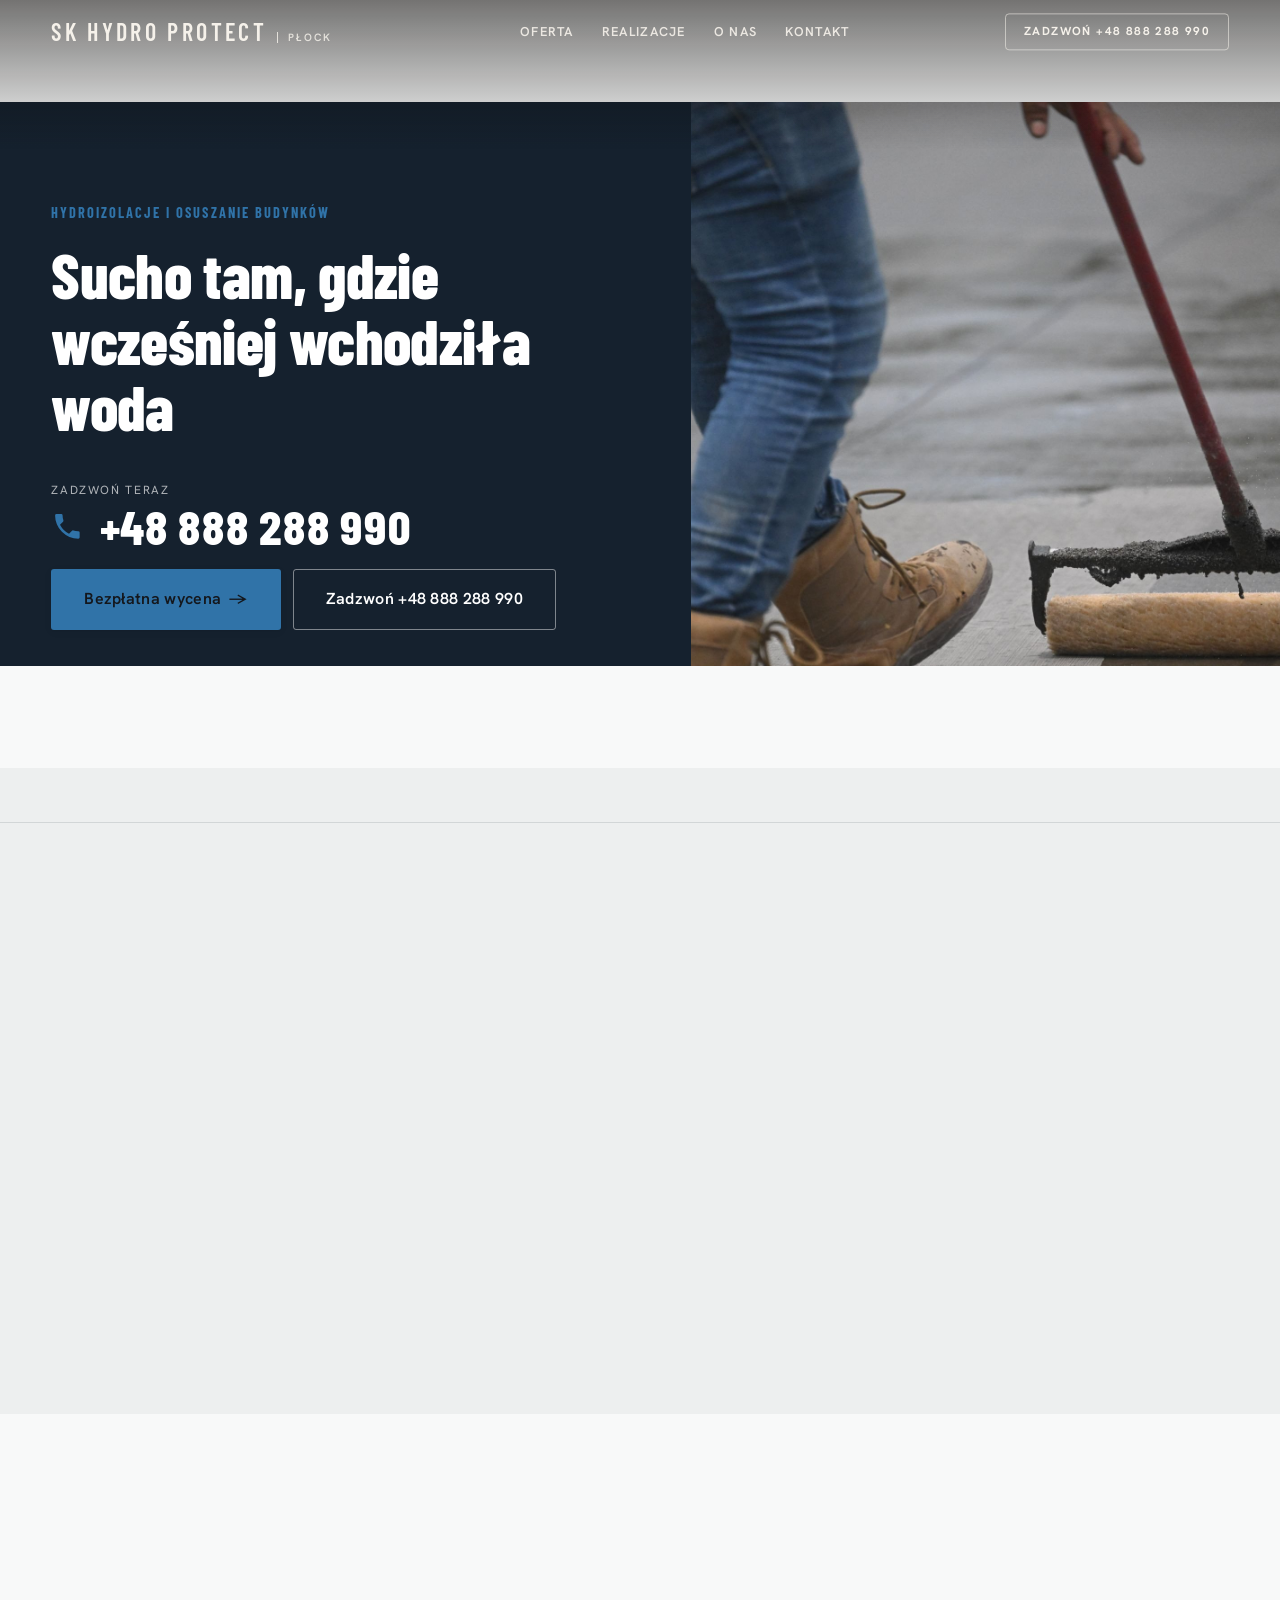
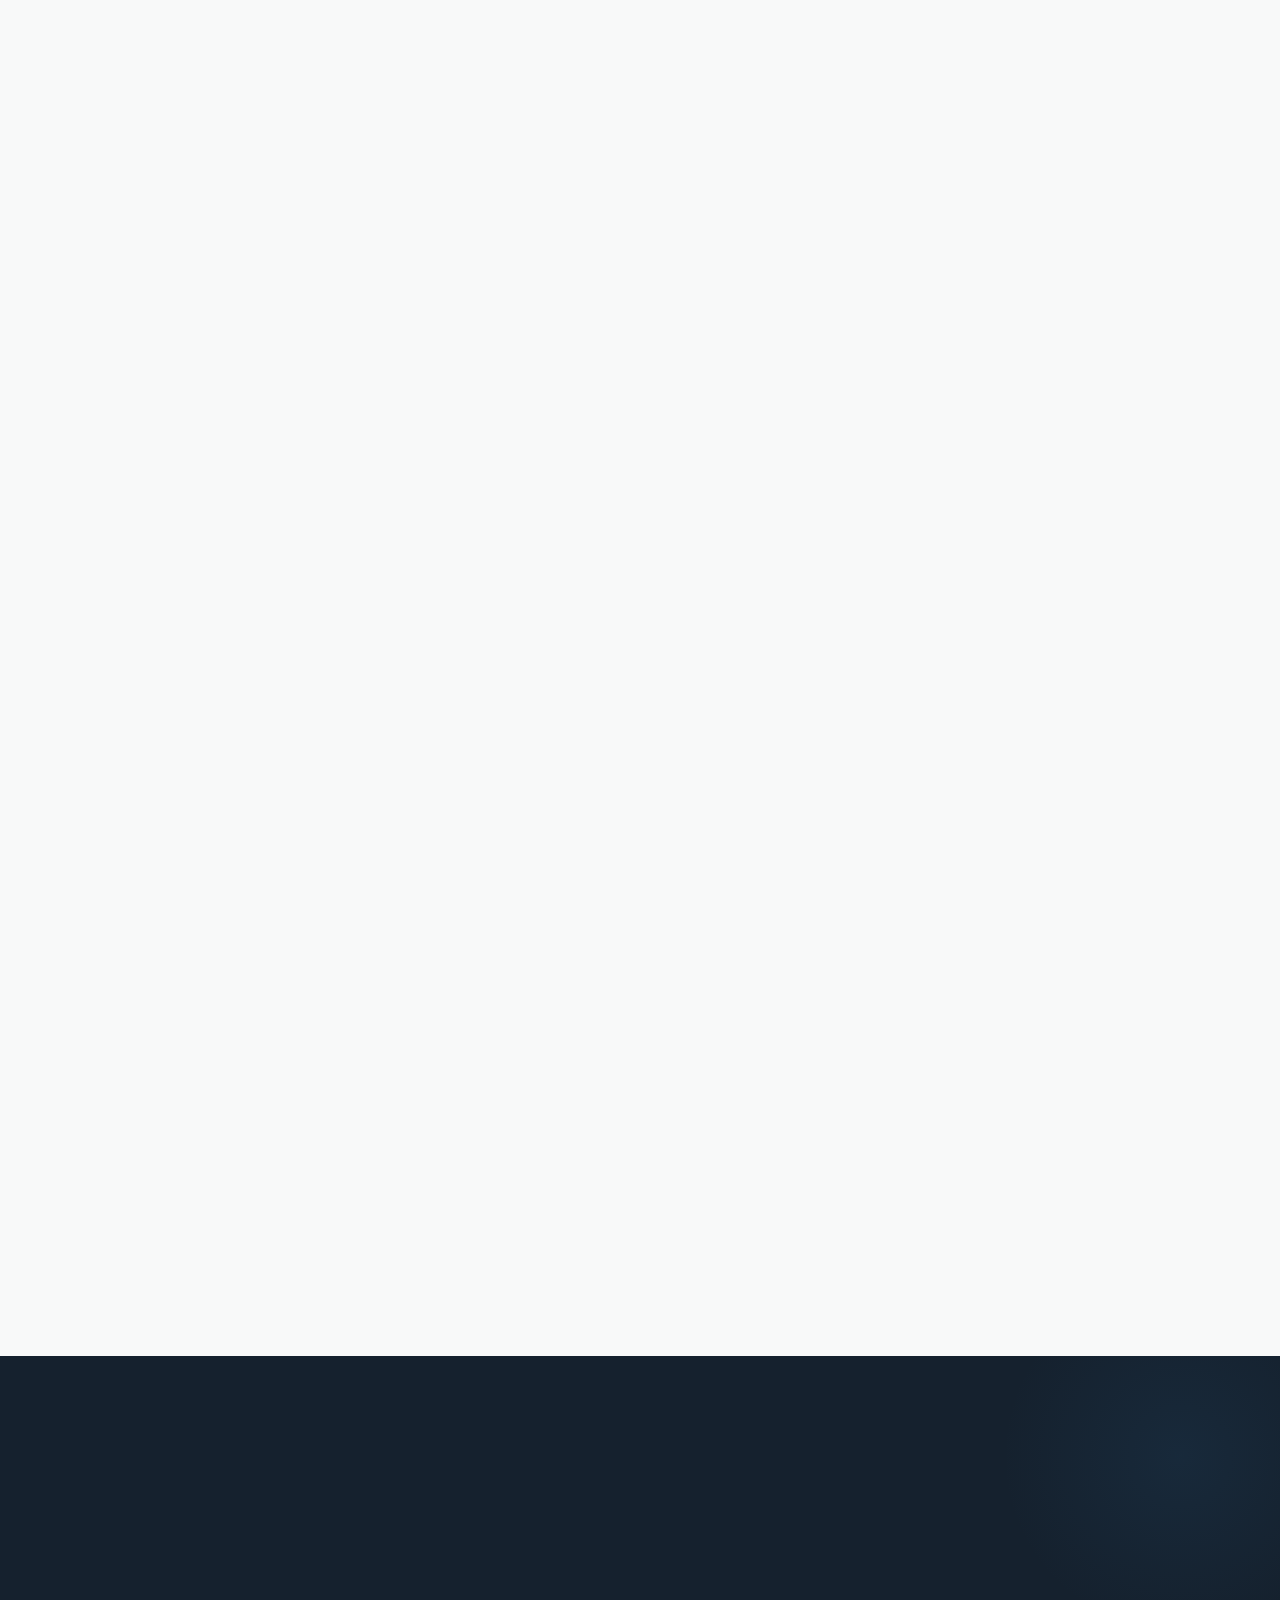
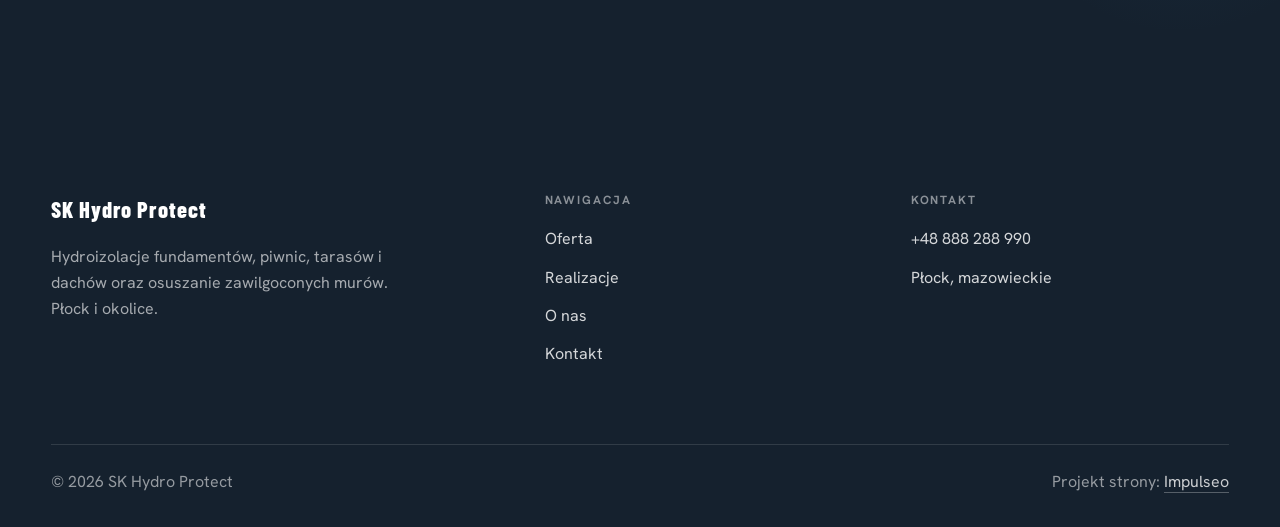
==== commit b290eea9: "Stopka: podpis Impulseo z linkiem + poprawka znikajacego napisu w naglowku" ====
--- a/index.html
+++ b/index.html
@@ -146,7 +146,7 @@
     </div>
     <div class="foot-bot">
       <span>© 2026 SK Hydro Protect</span>
-      <span>Projekt strony: Krzysztof Brzeziński</span>
+      <span>Projekt strony: <a class="foot-credit" href="https://impulseo.pl" target="_blank" rel="noopener">Impulseo</a></span>
     </div>
   </div>
 </footer>
--- a/assets/styles.css
+++ b/assets/styles.css
@@ -1,7 +1,7 @@
 /* ============================================================
    STOLBASZ — premium, architektoniczny B2B fit-out
    Jasna paleta, zero brązu. System wg premium-web-craft.
-   Projekt strony: Krzysztof Brzeziński
+   Projekt strony: Impulseo (impulseo.pl)
    ============================================================ */
 
 :root{
@@ -622,3 +622,64 @@
 
 /* === auto-paleta ze zdjęć klienta (dopasowanie do estetyki socials) === */
 :root{--accent:#3073A8;--accent-d:#215885;--accent-soft:rgba(48,115,168,0.10);--paper:#F8F9F9;--paper-2:#EDEFEF;--paper-3:#E5E7E8;}
+
+/* === HERO-FIT (29.07.2026) — hero DOPASOWUJE SIĘ do wysokości okna =========================
+   Zgłoszenie K. 29.07: na jego laptopie przyciski CTA w hero były ucięte dolną krawędzią
+   (Modern House). Pomiar headless (1512x879 → realny widok 792 px): dolna krawędź CTA
+   wypadała 123 px POD ekranem. Nawet przy maksymalnym oknie (982) było -20 px.
+
+   DLACZEGO POPRZEDNI FIX NIE DZIAŁAŁ: 27.07 dołożyliśmy @media(max-height:820px) — próg.
+   Widok K. ma ~792-895 px, czyli TUŻ NAD progiem → reguła w ogóle się nie włączała.
+   Progi są kruche: każdy inny laptop/dok/pasek zakładek przesuwa granicę.
+
+   ROZWIĄZANIE: zero progów. Każdy rozmiar, który decyduje o wysokości hero (typografia,
+   odstępy, padding), dostaje `min(dotychczasowa-wartość, X svh)` — czyli na wysokim ekranie
+   nic się nie zmienia, a im niższe okno, tym płynniej mniejsze. Treści NIE ucinamy.
+
+   Doklejane na SAM KONIEC styles.css (po motion) → wygrywa kaskadę, nie rusza reguł w miejscu.
+   Weryfikacja: tools-retrofit/measure_fold.py (mierzy zapas pod CTA dla 720/800/879/982). */
+
+/* ---------- HERO KINOWY (strona główna, rodziny „editorial") ---------- */
+.hero-cine .wrap{padding-block:min(var(--space-8),4svh)}
+.hero-cine .eyebrow{margin-bottom:min(var(--space-5),2svh)}
+.hero-cine h1{font-size:min(clamp(2.9rem,2rem + 4.4vw,5.2rem),7.6svh);
+  margin-bottom:min(var(--space-5),2.4svh)}
+.hero-cine .lead{font-size:min(1.125rem,2.3svh);line-height:1.55;
+  margin-bottom:min(var(--space-7),3.2svh)}
+
+/* ---------- HERO FACHOWCY — wariant A (pełny ekran) ---------- */
+.hf-panel{padding-top:min(clamp(6.5rem,13vh,9rem),11svh);
+  padding-bottom:min(clamp(2.6rem,6vh,3.6rem),4svh)}
+.hf-title{font-size:min(clamp(2.3rem,1.6rem + 3.2vw,4.3rem),7svh);
+  margin-top:min(var(--space-4),1.8svh);margin-bottom:min(var(--space-4),1.8svh)}
+.hf-lead{font-size:min(1.18rem,2.3svh);line-height:1.5}
+.hf-phone{margin-top:min(var(--space-6),2.8svh);margin-bottom:min(var(--space-5),2.2svh)}
+.hf-phone-num{font-size:min(clamp(2rem,1.5rem + 2.4vw,3.05rem),5.2svh)}
+.hf-trust{margin-top:min(var(--space-6),2.6svh);padding-top:min(var(--space-4),1.6svh)}
+
+/* Telefon: tam liczy się czytelność, nie upychanie — skalowanie wysokością wyłączone,
+   bo przy 844 px wysokości ekranu svh-limity zaczęłyby zmniejszać tekst bez potrzeby. */
+@media(max-width:680px){
+  .hero-cine h1{font-size:clamp(1.9rem,1.15rem + 4.4vw,2.7rem)}
+  .hero-cine .lead{font-size:.98rem}
+  .hf-title{font-size:clamp(2.1rem,1.6rem + 3.2vw,3rem)}
+  .hf-lead{font-size:1rem}
+  .hf-phone-num{font-size:clamp(1.9rem,1.5rem + 2.4vw,2.5rem)}
+}
+/* === /HERO-FIT === */
+
+
+/* ====== IMPULSEO-FIX-20260731 ======================================================
+   1) PODPIS w stopce jest teraz linkiem do impulseo.pl - ma być widocznie klikalny.
+   2) ŻYWY NAGŁÓWEK: warstwa przenikających kadrów (.mt-hero-layer) miała z-index:1, więc
+      lądowała NAD przyciemnieniem hero, a w rodzinie „fachowcy" nawet nad panelem z tekstem
+      (.hf-panel nie miał własnego z-index). Efekt: przy zmianie zdjęcia napis znikał i wracał.
+      Teraz warstwa idzie tam, gdzie zdjęcie tła (z-index:-2), a treść nagłówka dostaje twardy
+      z-index:3. Zmieniają się WYŁĄCZNIE zdjęcia w tle - napis stoi nieruchomo.
+      (hero-cine celowo pominięte: tam img ma z-index:0 i układ był poprawny.) */
+.foot-bot a.foot-credit{color:rgba(255,255,255,.78);text-decoration:none;border-bottom:1px solid rgba(255,255,255,.28)}
+.foot-bot a.foot-credit:hover{color:#fff;border-bottom-color:#fff}
+.hero-fach > img.mt-hero-layer,.hero-gastro > img.mt-hero-layer,.hero-auto > img.mt-hero-layer,
+.hero-dom > img.mt-hero-layer,.hero-studio > img.mt-hero-layer{z-index:-2}
+.hf-panel,.hf-inner,.hd-panel,.hk-panel,.ha-inner,.hs-inner,.hg-inner{position:relative;z-index:3}
+/* ====== koniec IMPULSEO-FIX-20260731 ====== */
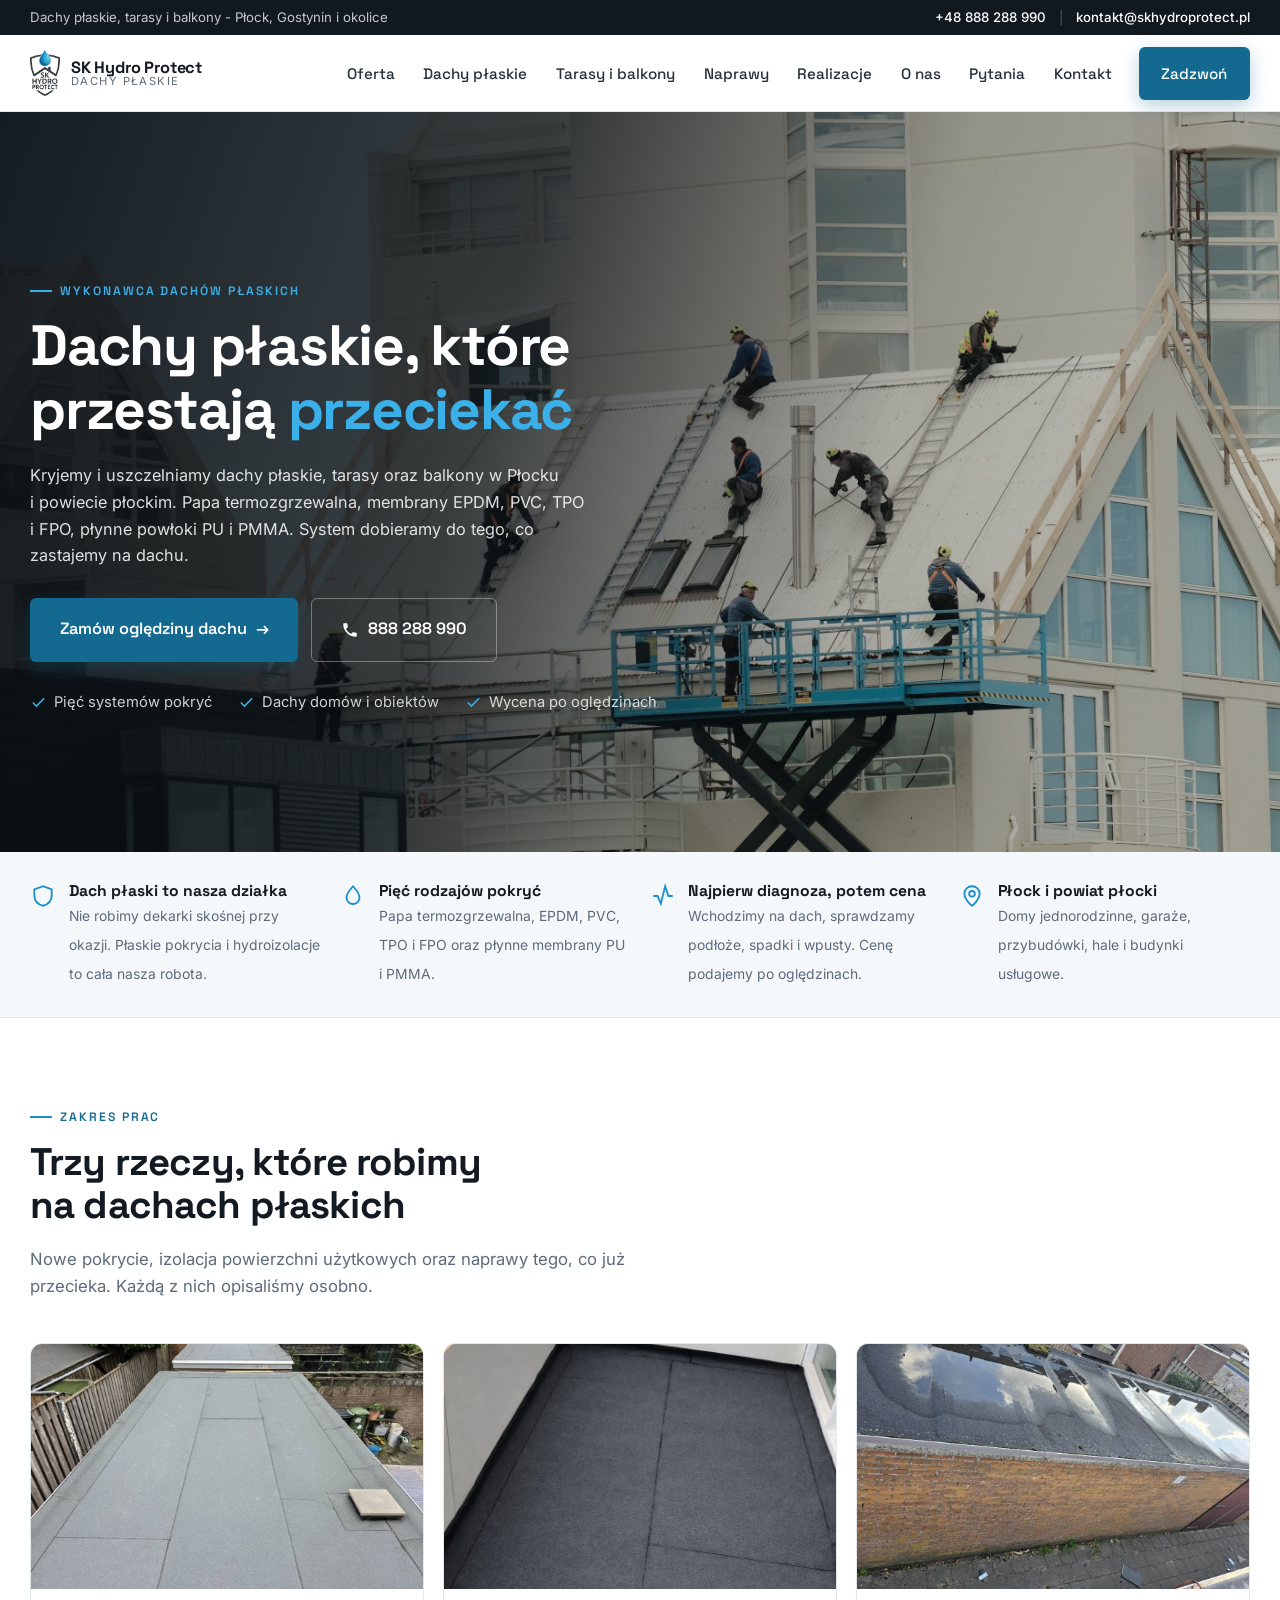
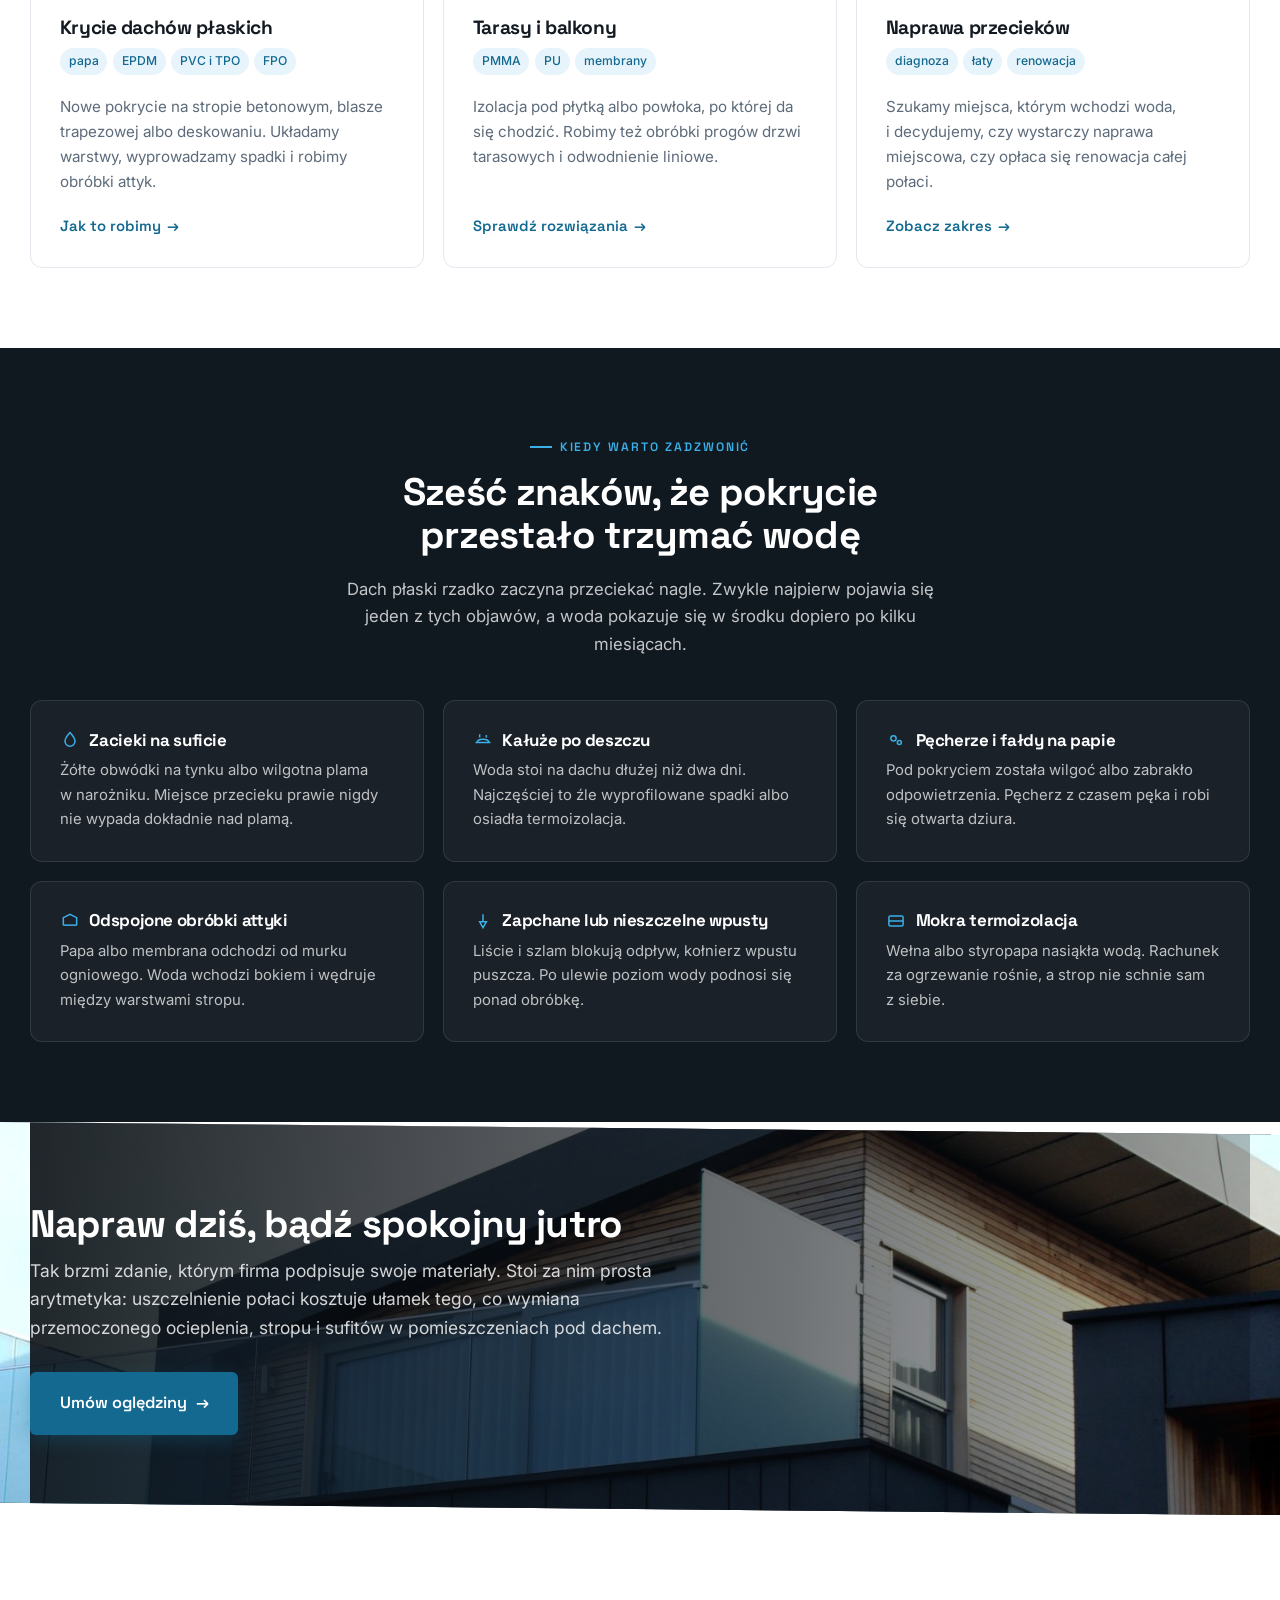
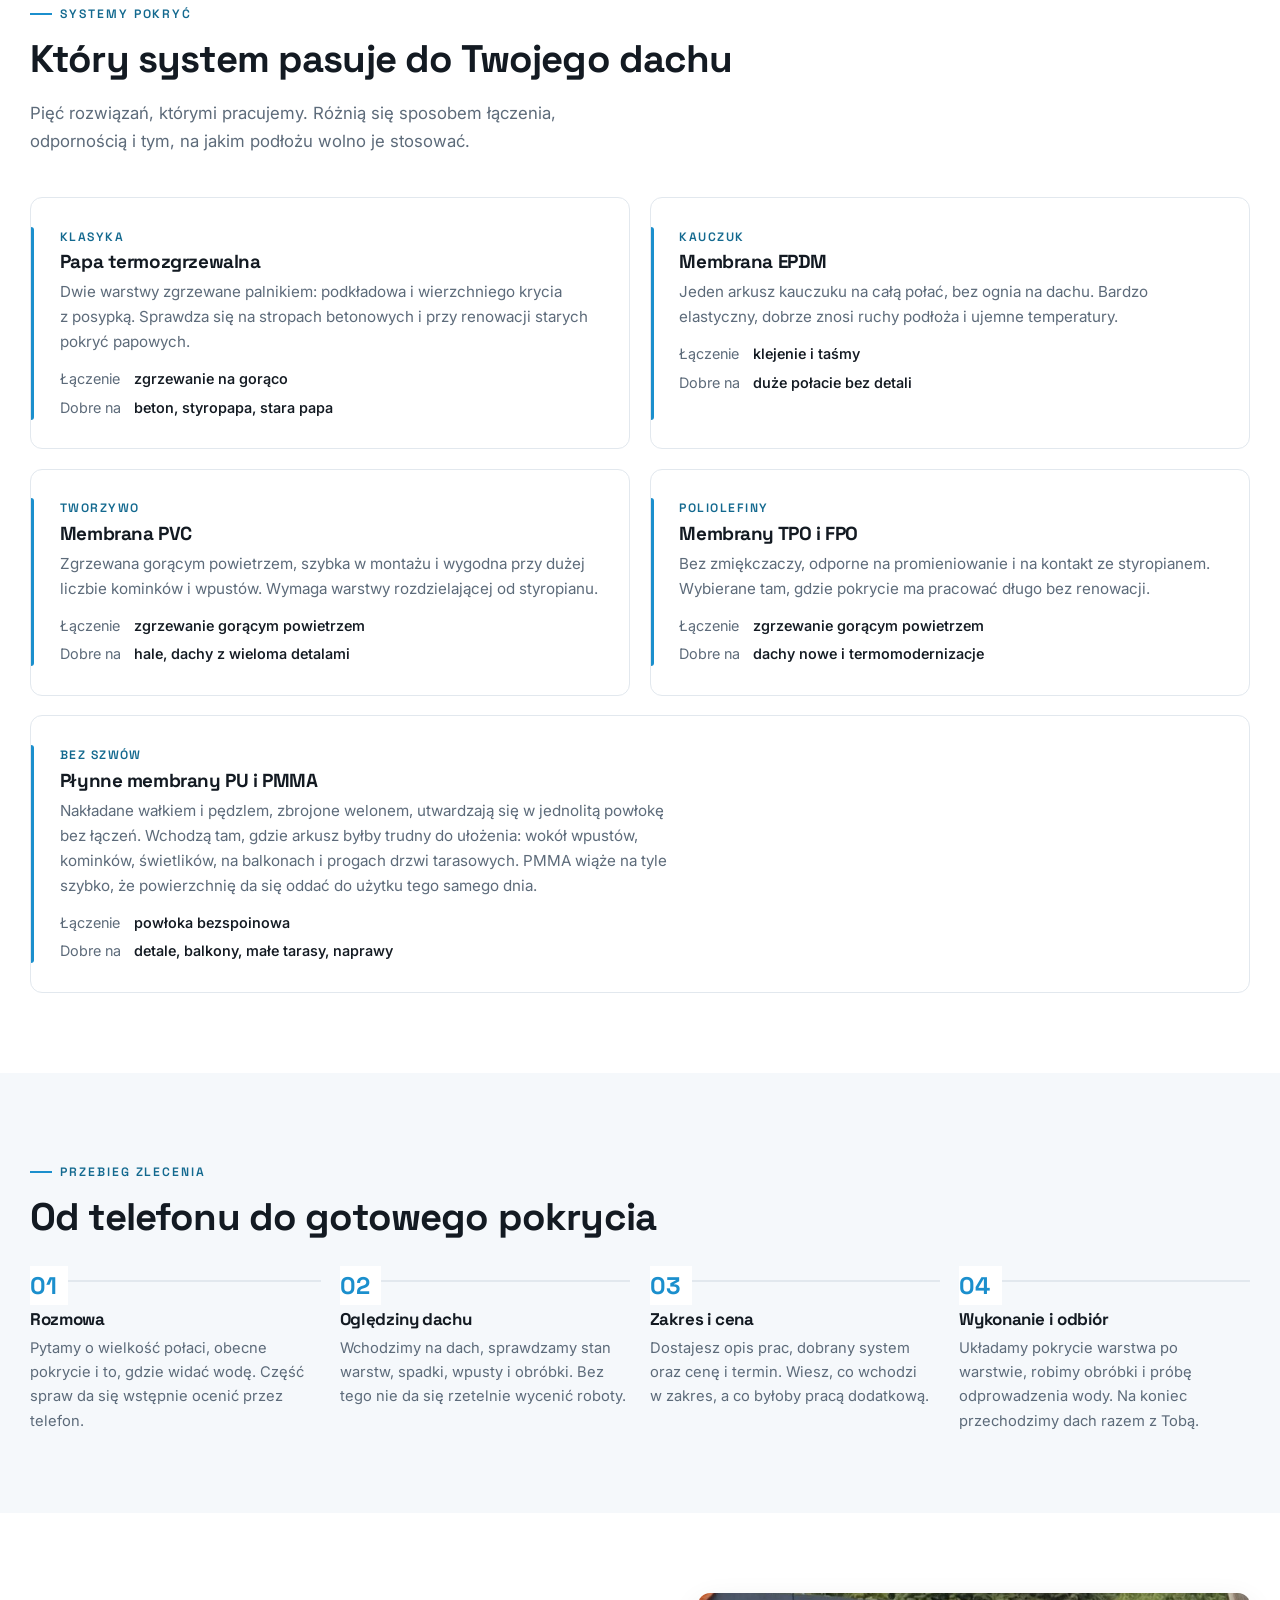
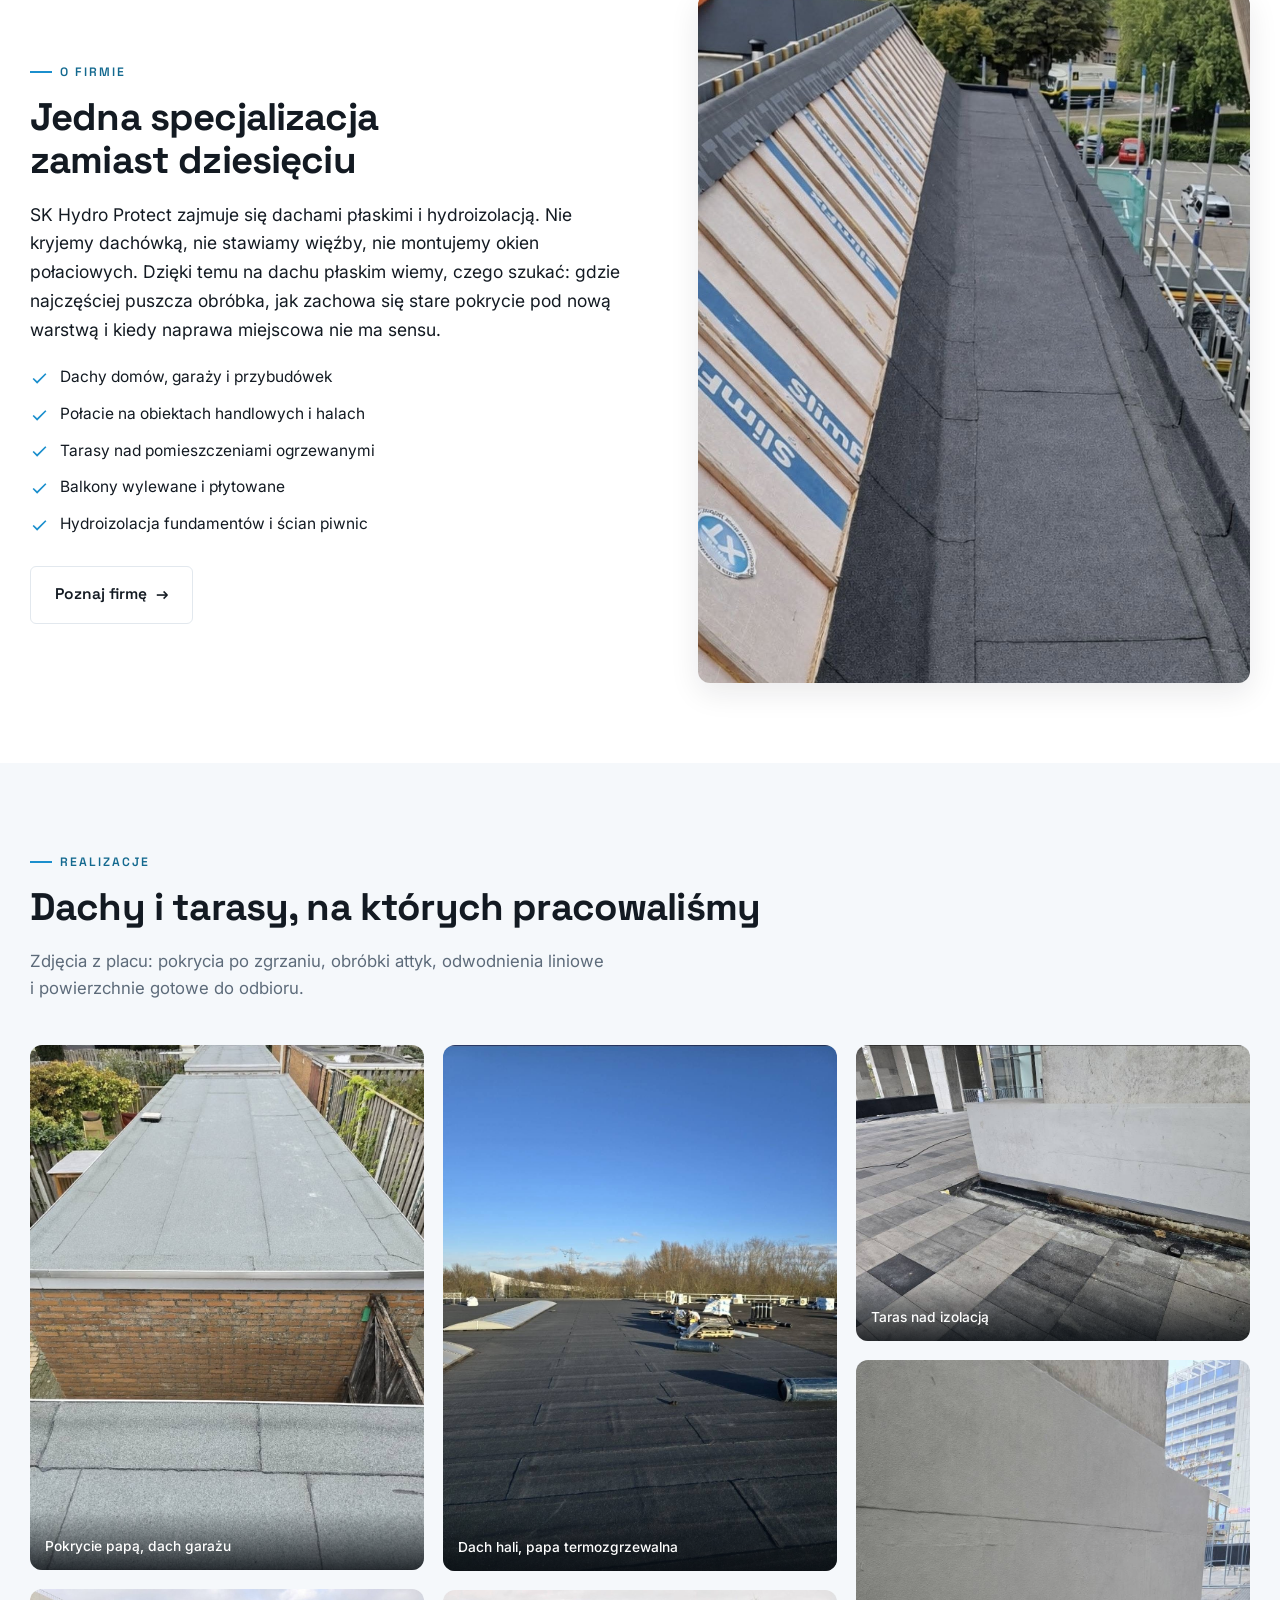
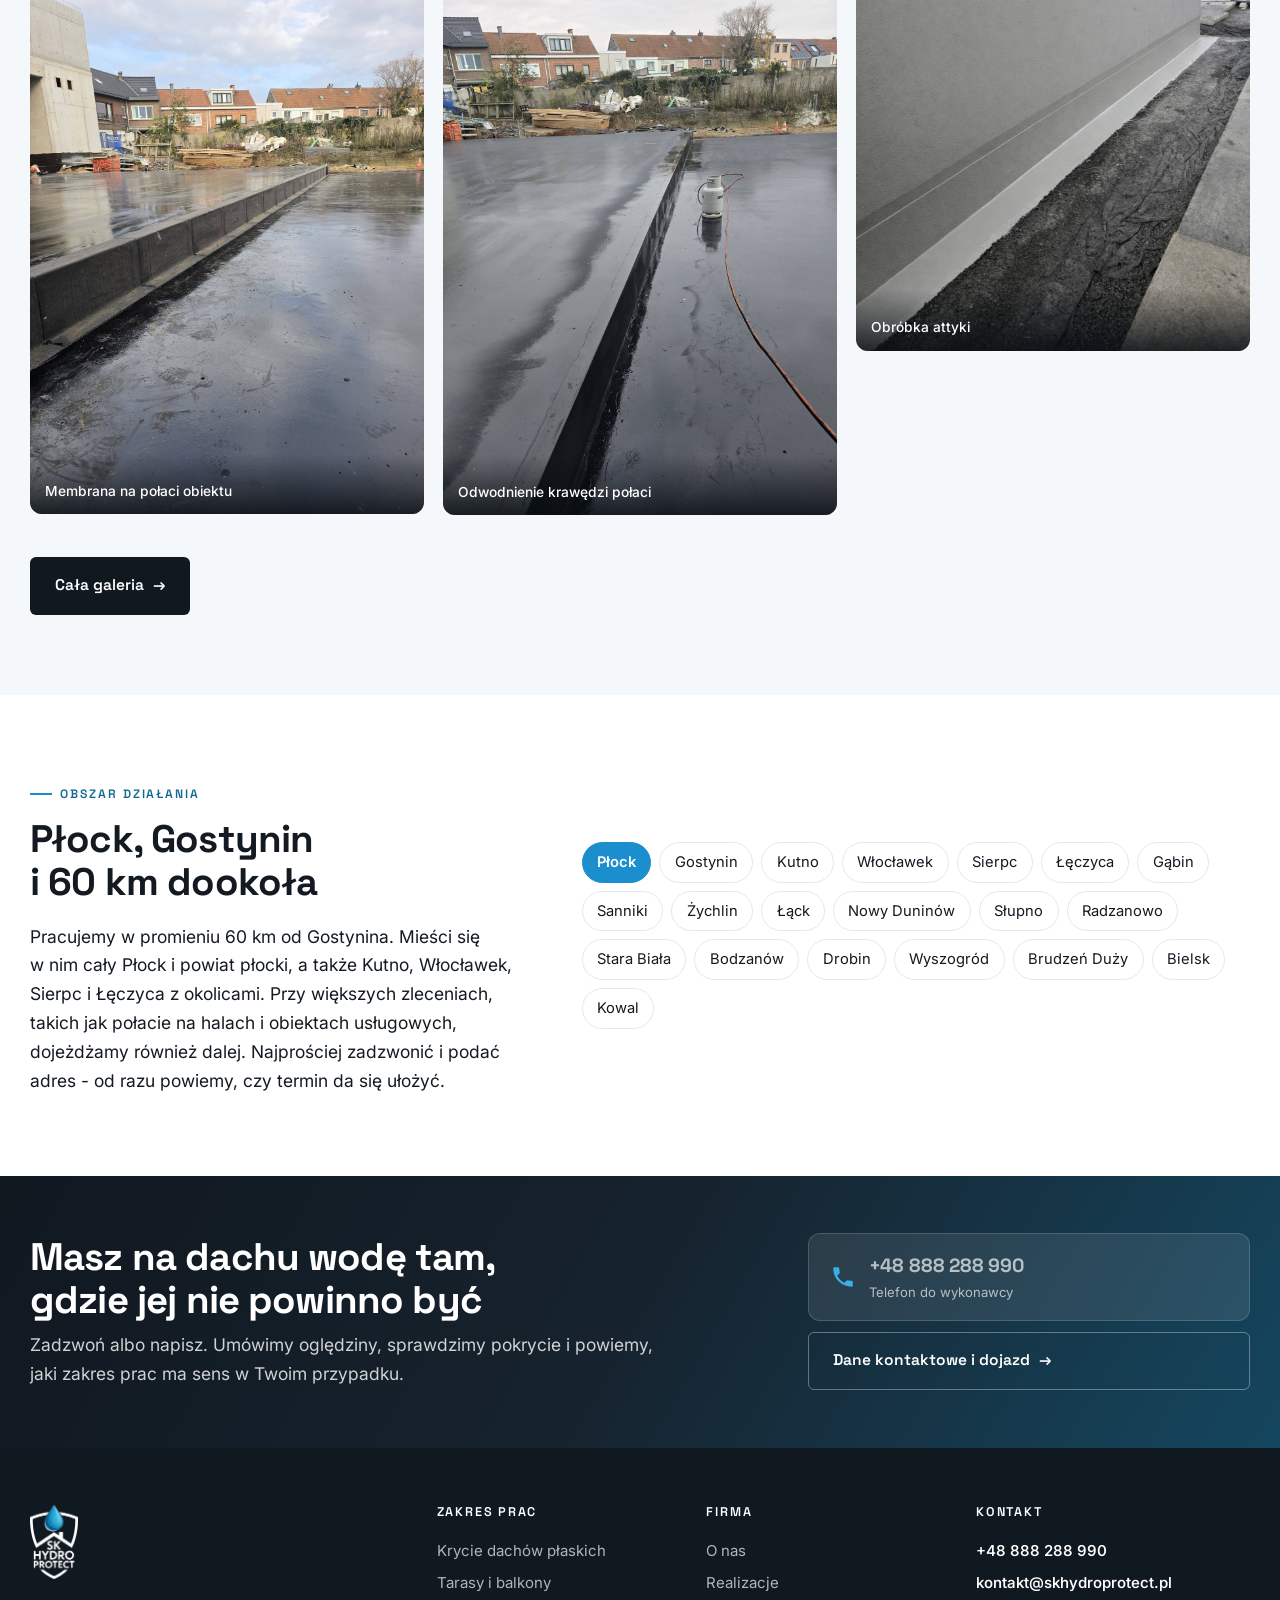
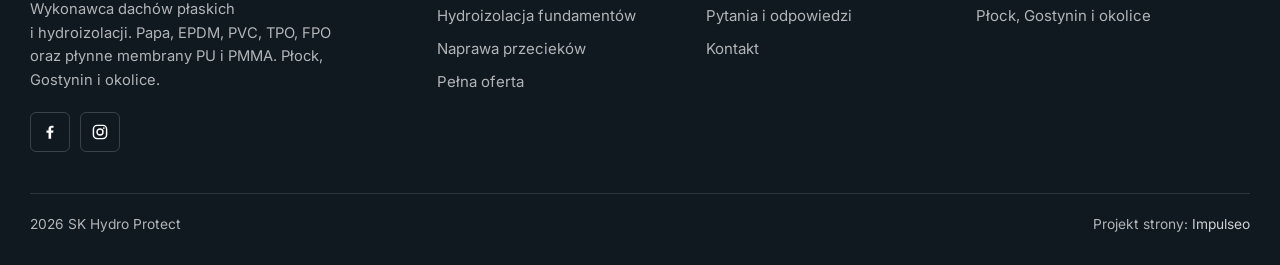
==== commit c3348ac3: "[claude-edit][cmt:aff9d784-8b8d-4e7b-b108-5f3786b55e7a] Nowy projekt strony: 9 podstron pod dachy pl" ====
--- a/index.html
+++ b/index.html
@@ -1,157 +1,520 @@
-<!DOCTYPE html>
+<!doctype html>
 <html lang="pl">
 <head>
-<meta charset="UTF-8">
-<meta name="viewport" content="width=device-width, initial-scale=1.0">
-<title>SK Hydro Protect</title>
-<meta name="description" content="SK Hydro Protect - hydroizolacje fundamentów, piwnic, tarasów i dachów oraz osuszanie zawilgoconych budynków. Płock i okolice. Oględziny i wycena przed pracą. Zadzwoń i umów termin.">
+<meta charset="utf-8">
+<meta name="viewport" content="width=device-width,initial-scale=1">
+<title>Dachy płaskie Płock - hydroizolacje, papa i&nbsp;membrany | SK Hydro Protect</title>
+<meta name="description" content="SK Hydro Protect kryje i uszczelnia dachy płaskie, tarasy i balkony w Płocku i powiecie płockim. Papa termozgrzewalna, EPDM, PVC, TPO, FPO oraz płynne membrany PU i PMMA. Wycena po oględzinach dachu, telefon 888 288 990.">
+<link rel="canonical" href="https://kris20032.github.io/sk-hydro-protect/">
+<!-- DEMO: noindex, zeby wersja pokazowa nie konkurowala z klientem w Google.
+     Na docelowej domenie zamien na: index,follow,max-image-preview:large,max-snippet:-1 -->
+<meta name="robots" content="noindex,nofollow">
+<meta name="author" content="SK Hydro Protect">
+<meta name="geo.region" content="PL-MZ">
+<meta name="geo.placename" content="Płock">
+<meta name="theme-color" content="#101820">
+
+<meta property="og:type" content="website">
+<meta property="og:locale" content="pl_PL">
+<meta property="og:site_name" content="SK Hydro Protect">
+<meta property="og:url" content="https://kris20032.github.io/sk-hydro-protect/">
+<meta property="og:title" content="Dachy płaskie Płock - hydroizolacje, papa i membrany | SK Hydro Protect">
+<meta property="og:description" content="Krycie i uszczelnianie dachów płaskich, tarasów i balkonów w Płocku i powiecie płockim. Papa, EPDM, PVC, TPO, FPO, płynne membrany PU i PMMA.">
+<meta property="og:image" content="https://kris20032.github.io/sk-hydro-protect/img/hero.jpg">
+<meta property="og:image:width" content="1880">
+<meta property="og:image:height" content="1057">
+<meta property="og:image:alt" content="Taras na dachu płaskim nowoczesnego budynku">
+<meta name="twitter:card" content="summary_large_image">
+<meta name="twitter:title" content="Dachy płaskie Płock - SK Hydro Protect">
+<meta name="twitter:description" content="Hydroizolacje dachów płaskich, tarasów i balkonów. Papa, EPDM, PVC, TPO, FPO, PU i PMMA.">
+<meta name="twitter:image" content="https://kris20032.github.io/sk-hydro-protect/img/hero.jpg">
+
+<link rel="icon" href="img/favicon-32.png" sizes="32x32">
+<link rel="icon" href="img/favicon-512.png" sizes="512x512">
+<link rel="apple-touch-icon" href="img/apple-touch-icon.png">
+<link rel="manifest" href="site.webmanifest">
+
 <link rel="preconnect" href="https://fonts.googleapis.com">
 <link rel="preconnect" href="https://fonts.gstatic.com" crossorigin>
-<link href="https://fonts.googleapis.com/css2?family=Barlow+Condensed:wght@500;600;700&family=Hanken+Grotesk:wght@400;500;600&display=swap" rel="stylesheet">
-<link rel="stylesheet" href="assets/styles.css">
+<link rel="preload" as="image" href="img/hero.jpg" fetchpriority="high">
+<link href="https://fonts.googleapis.com/css2?family=Space+Grotesk:wght@500;600;700&family=Inter:wght@400;500;600&display=swap" rel="stylesheet">
+<link rel="stylesheet" href="assets/styles.css?v=5">
+
+<script type="application/ld+json">
+{
+  "@context": "https://schema.org",
+  "@graph": [
+    {
+      "@type": "RoofingContractor",
+      "@id": "https://kris20032.github.io/sk-hydro-protect/#firma",
+      "name": "SK Hydro Protect",
+      "alternateName": "SK Hydro Protect Dachy Płaskie",
+      "description": "Wykonawca dachów płaskich i hydroizolacji. Krycie i uszczelnianie dachów płaskich, tarasów i balkonów w Płocku i powiecie płockim.",
+      "url": "https://kris20032.github.io/sk-hydro-protect/",
+      "logo": "https://kris20032.github.io/sk-hydro-protect/img/logo.png",
+      "image": "https://kris20032.github.io/sk-hydro-protect/img/hero.jpg",
+      "telephone": "+48888288990",
+      "email": "kontakt@skhydroprotect.pl",
+      "priceRange": "$$",
+      "address": {
+        "@type": "PostalAddress",
+        "addressLocality": "Płock",
+        "addressRegion": "mazowieckie",
+        "addressCountry": "PL"
+      },
+      "areaServed": [
+        { "@type": "City", "name": "Płock" },
+        { "@type": "City", "name": "Gostynin" },
+        { "@type": "City", "name": "Kutno" },
+        { "@type": "City", "name": "Włocławek" },
+        { "@type": "City", "name": "Sierpc" },
+        { "@type": "AdministrativeArea", "name": "powiat płocki" },
+        { "@type": "AdministrativeArea", "name": "powiat gostyniński" },
+        { "@type": "AdministrativeArea", "name": "województwo mazowieckie" }
+      ],
+      "sameAs": [
+        "https://www.facebook.com/p/SK-Hydro-Protect-Dachy-P%C5%82askie-61586301900334/",
+        "https://www.instagram.com/skhydroprotect"
+      ],
+      "makesOffer": [
+        { "@type": "Offer", "itemOffered": { "@type": "Service", "name": "Krycie dachów płaskich papą termozgrzewalną" } },
+        { "@type": "Offer", "itemOffered": { "@type": "Service", "name": "Hydroizolacja dachu płaskiego membraną EPDM, PVC, TPO lub FPO" } },
+        { "@type": "Offer", "itemOffered": { "@type": "Service", "name": "Izolacja tarasów i balkonów" } },
+        { "@type": "Offer", "itemOffered": { "@type": "Service", "name": "Naprawa przecieków dachu płaskiego" } },
+        { "@type": "Offer", "itemOffered": { "@type": "Service", "name": "Hydroizolacja fundamentów i ścian piwnic" } }
+      ]
+    },
+    {
+      "@type": "WebSite",
+      "@id": "https://kris20032.github.io/sk-hydro-protect/#strona",
+      "url": "https://kris20032.github.io/sk-hydro-protect/",
+      "name": "SK Hydro Protect",
+      "inLanguage": "pl-PL",
+      "publisher": { "@id": "https://kris20032.github.io/sk-hydro-protect/#firma" }
+    },
+    {
+      "@type": "WebPage",
+      "@id": "https://kris20032.github.io/sk-hydro-protect/#glowna",
+      "url": "https://kris20032.github.io/sk-hydro-protect/",
+      "name": "Dachy płaskie Płock - hydroizolacje, papa i membrany",
+      "isPartOf": { "@id": "https://kris20032.github.io/sk-hydro-protect/#strona" },
+      "about": { "@id": "https://kris20032.github.io/sk-hydro-protect/#firma" },
+      "primaryImageOfPage": "https://kris20032.github.io/sk-hydro-protect/img/hero.jpg"
+    }
+  ]
+}
+</script>
 </head>
 <body>
-
-<header class="nav">
-  <div class="wrap nav-inner">
-    <a class="brand" href="index.html"><span class="name">SK Hydro Protect</span><span class="sub">Płock</span></a>
-    <nav class="nav-links">
+<a class="skip" href="#tresc">Przejdź do treści</a>
+
+<div class="topbar">
+  <div class="wrap topbar-in">
+    <span>Dachy płaskie, tarasy i&nbsp;balkony - Płock, Gostynin i&nbsp;okolice</span>
+    <span>
+      <a href="tel:+48888288990">+48 888 288 990</a>
+      <span class="sep">|</span>
+      <a href="mailto:kontakt@skhydroprotect.pl">kontakt@skhydroprotect.pl</a>
+    </span>
+  </div>
+</div>
+
+<header class="site-head">
+  <div class="wrap head-in">
+    <a class="brand" href="index.html" aria-label="SK Hydro Protect, strona główna">
+      <img class="logo-img" src="img/logo.png" alt="Logo SK Hydro Protect" width="392" height="609">
+      <span class="brand-txt">
+        <span class="brand-name">SK Hydro Protect</span>
+        <span class="brand-sub">Dachy płaskie</span>
+      </span>
+    </a>
+    <button class="burger" type="button" aria-label="Menu" aria-expanded="false" aria-controls="menu"><span></span><span></span><span></span></button>
+    <nav class="main-nav" id="menu" aria-label="Menu główne">
       <a href="oferta.html">Oferta</a>
+      <a href="dachy-plaskie.html">Dachy płaskie</a>
+      <a href="tarasy-i-balkony.html">Tarasy i&nbsp;balkony</a>
+      <a href="naprawa-przeciekow.html">Naprawy</a>
       <a href="realizacje.html">Realizacje</a>
-      <a href="o-nas.html">O nas</a>
+      <a href="o-nas.html">O&nbsp;nas</a>
+      <a href="faq.html">Pytania</a>
       <a href="kontakt.html">Kontakt</a>
-      <a href="tel:+48888288990" class="btn btn-accent">Zadzwoń +48 888 288 990</a>
+      <a class="btn btn-primary head-cta" href="tel:+48888288990">Zadzwoń</a>
     </nav>
-    <button class="nav-toggle" aria-label="Menu"><span></span><span></span><span></span></button>
   </div>
 </header>
 
-<section class="hero-fach">
-  <img class="hf-photo" src="img/hero.jpg" alt="SK Hydro Protect">
-  <div class="hf-panel">
-      <span class="hf-kicker">Hydroizolacje i osuszanie budynków</span>
-      <h1 class="hf-title">Sucho tam, gdzie wcześniej wchodziła woda</h1>
-      <a class="hf-phone" href="tel:+48888288990"><span class="hf-phone-lab">Zadzwoń teraz</span><span class="hf-phone-num"><svg class="ico-tel" width="16" height="16" viewBox="0 0 24 24" fill="none" aria-hidden="true"><path d="M6.6 10.8a15.5 15.5 0 0 0 6.6 6.6l2.2-2.2a1 1 0 0 1 1-.24 11.4 11.4 0 0 0 3.6.58 1 1 0 0 1 1 1V20a1 1 0 0 1-1 1A17 17 0 0 1 3 4a1 1 0 0 1 1-1h3.5a1 1 0 0 1 1 1c0 1.25.2 2.46.58 3.6a1 1 0 0 1-.25 1l-2.23 2.2Z" fill="currentColor"/></svg> +48 888 288 990</span></a>
-      <div class="hf-actions">
-        <a href="kontakt.html" class="btn btn-accent">Bezpłatna wycena <span class="arr">→</span></a>
-        <a href="tel:+48888288990" class="btn btn-ghost hf-ghost">Zadzwoń +48 888 288 990</a>
-      </div>
-  </div>
-</section>
-<section class="fach-promise">
-  <div class="wrap">
-    <ul class="fp-row reveal"><li>Bezpłatna wycena</li><li>Dojazd: Płock i okolice</li><li>Gwarancja na robociznę</li></ul>
-  </div>
-</section>
-<section class="proces fachowcy">
-  <div class="wrap">
-    <div class="head center reveal">
-      <span class="eyebrow">Jak pracujemy</span>
-      <h2>Wiesz, na czym stoisz - na każdym etapie</h2>
-      <p>Prosty, przewidywalny proces. Bez niespodzianek i bez naciągania.</p>
-    </div>
-    <ol class="proces-line">
-      <li class="reveal"><span class="pno">01</span><h3>Bezpłatna wycena</h3><p>Przyjeżdżamy, oglądamy, doradzamy. Bez opłat i bez zobowiązań.</p></li>
-      <li class="reveal"><span class="pno">02</span><h3>Kosztorys i termin</h3><p>Jasna cena i termin na piśmie - zanim cokolwiek ruszy.</p></li>
-      <li class="reveal"><span class="pno">03</span><h3>Realizacja</h3><p>Robimy zgodnie ze sztuką, na czas, dbając o porządek.</p></li>
-      <li class="reveal"><span class="pno">04</span><h3>Odbiór i gwarancja</h3><p>Sprzątamy po sobie i dajemy gwarancję na robociznę.</p></li>
-    </ol>
-  </div>
-</section>
-<section class="gateways-band">
-  <div class="wrap">
-    <div class="gateways">
-      <a href="oferta.html" class="gateway reveal"><img src="img/g1.jpg" alt="Hydroizolacja fundamentów" loading="lazy"><span class="g-ttl">Hydroizolacja fundamentów</span></a>
-      <a href="oferta.html" class="gateway reveal"><img src="img/g2.jpg" alt="Izolacje piwnic" loading="lazy"><span class="g-ttl">Izolacje piwnic</span></a>
-      <a href="oferta.html" class="gateway reveal"><img src="img/g3.jpg" alt="Osuszanie budynków" loading="lazy"><span class="g-ttl">Osuszanie budynków</span></a>
-    </div>
-  </div>
-</section>
-<section class="fach-uslugi">
+<main id="tresc">
+
+<section class="hero">
+  <div class="hero-media">
+    <img src="img/hero.jpg" srcset="img/hero-sm.jpg 900w, img/hero-md.jpg 1500w, img/hero.jpg 2880w" sizes="100vw" alt="Taras na dachu płaskim nowoczesnego budynku z attyką i szklaną balustradą" width="1880" height="1057" fetchpriority="high">
+  </div>
+  <div class="wrap hero-in">
+    <div class="hero-copy">
+      <span class="eyebrow">Wykonawca dachów płaskich</span>
+      <h1>Dachy płaskie, które przestają <em>przeciekać</em></h1>
+      <p class="hero-lead">Kryjemy i&nbsp;uszczelniamy dachy płaskie, tarasy oraz balkony w&nbsp;Płocku i&nbsp;powiecie płockim. Papa termozgrzewalna, membrany EPDM, PVC, TPO i&nbsp;FPO, płynne powłoki PU i&nbsp;PMMA. System dobieramy do tego, co zastajemy na dachu.</p>
+      <div class="hero-actions">
+        <a class="btn btn-primary btn-lg" href="kontakt.html">Zamów oględziny dachu <span class="arr">→</span></a>
+        <a class="btn btn-ghost btn-lg" href="tel:+48888288990">
+          <svg width="18" height="18" viewBox="0 0 24 24" fill="currentColor" aria-hidden="true"><path d="M6.6 10.8a15.5 15.5 0 0 0 6.6 6.6l2.2-2.2a1 1 0 0 1 1-.24 11.4 11.4 0 0 0 3.6.58 1 1 0 0 1 1 1V20a1 1 0 0 1-1 1A17 17 0 0 1 3 4a1 1 0 0 1 1-1h3.5a1 1 0 0 1 1 1c0 1.25.2 2.46.58 3.6a1 1 0 0 1-.25 1l-2.23 2.2Z"/></svg>
+          888 288 990
+        </a>
+      </div>
+      <ul class="hero-points">
+        <li><svg width="17" height="17" viewBox="0 0 24 24" fill="none" stroke="currentColor" stroke-width="2.2" aria-hidden="true"><path d="M20 6 9 17l-5-5"/></svg> Pięć systemów pokryć</li>
+        <li><svg width="17" height="17" viewBox="0 0 24 24" fill="none" stroke="currentColor" stroke-width="2.2" aria-hidden="true"><path d="M20 6 9 17l-5-5"/></svg> Dachy domów i&nbsp;obiektów</li>
+        <li><svg width="17" height="17" viewBox="0 0 24 24" fill="none" stroke="currentColor" stroke-width="2.2" aria-hidden="true"><path d="M20 6 9 17l-5-5"/></svg> Wycena po oględzinach</li>
+      </ul>
+    </div>
+  </div>
+</section>
+
+<section class="trust">
+  <div class="wrap">
+    <div class="trust-grid reveal">
+      <div class="trust-item">
+        <svg width="26" height="26" viewBox="0 0 24 24" fill="none" stroke="currentColor" stroke-width="1.7" aria-hidden="true"><path d="M12 3 4 6v5.5c0 4.6 3.2 8.2 8 9.5 4.8-1.3 8-4.9 8-9.5V6l-8-3Z"/></svg>
+        <div><b>Dach płaski to nasza działka</b><span>Nie robimy dekarki skośnej przy okazji. Płaskie pokrycia i&nbsp;hydroizolacje to cała nasza robota.</span></div>
+      </div>
+      <div class="trust-item">
+        <svg width="26" height="26" viewBox="0 0 24 24" fill="none" stroke="currentColor" stroke-width="1.7" aria-hidden="true"><path d="M12 3s6 6.6 6 10.4A6 6 0 0 1 6 13.4C6 9.6 12 3 12 3Z"/></svg>
+        <div><b>Pięć rodzajów pokryć</b><span>Papa termozgrzewalna, EPDM, PVC, TPO i&nbsp;FPO oraz płynne membrany PU i&nbsp;PMMA.</span></div>
+      </div>
+      <div class="trust-item">
+        <svg width="26" height="26" viewBox="0 0 24 24" fill="none" stroke="currentColor" stroke-width="1.7" aria-hidden="true"><path d="M3 12h4l3 7 4-16 3 9h4"/></svg>
+        <div><b>Najpierw diagnoza, potem cena</b><span>Wchodzimy na dach, sprawdzamy podłoże, spadki i&nbsp;wpusty. Cenę podajemy po oględzinach.</span></div>
+      </div>
+      <div class="trust-item">
+        <svg width="26" height="26" viewBox="0 0 24 24" fill="none" stroke="currentColor" stroke-width="1.7" aria-hidden="true"><path d="M12 21s7-5.2 7-11a7 7 0 1 0-14 0c0 5.8 7 11 7 11Z"/><circle cx="12" cy="10" r="2.6"/></svg>
+        <div><b>Płock i&nbsp;powiat płocki</b><span>Domy jednorodzinne, garaże, przybudówki, hale i&nbsp;budynki usługowe.</span></div>
+      </div>
+    </div>
+  </div>
+</section>
+
+<section>
   <div class="wrap">
     <div class="head reveal">
       <span class="eyebrow">Zakres prac</span>
-      <h2>W czym pomagamy</h2>
-      <p>Zakres prac, jaki robimy najczęściej - pełny opis i wycenę znajdziesz niżej.</p>
-    </div>
-    <ul class="fu-list">
-      <li class="fu-row reveal"><div class="fu-name">Hydroizolacja fundamentów</div><div class="fu-desc">Zabezpieczamy ściany fundamentowe i ławy przed wodą gruntową i opadową - powłoki, membrany i maty kubełkowe.</div><a class="fu-cta" href="kontakt.html">Wycena <span class="arr">→</span></a></li>
-      <li class="fu-row reveal"><div class="fu-name">Izolacje piwnic</div><div class="fu-desc">Uszczelniamy zawilgocone piwnice od wewnątrz i od zewnątrz, żeby na dobre pozbyć się wilgoci i zapachu.</div><a class="fu-cta" href="kontakt.html">Wycena <span class="arr">→</span></a></li>
-      <li class="fu-row reveal"><div class="fu-name">Osuszanie budynków</div><div class="fu-desc">Diagnozujemy przyczynę zawilgocenia i osuszamy mury, wraz z przeponą poziomą przeciw podciąganiu kapilarnemu.</div><a class="fu-cta" href="kontakt.html">Wycena <span class="arr">→</span></a></li>
-      <li class="fu-row reveal"><div class="fu-name">Tarasy i balkony</div><div class="fu-desc">Wykonujemy szczelne izolacje tarasów i balkonów, tak by woda nie dostawała się pod płytki i do stropu.</div><a class="fu-cta" href="kontakt.html">Wycena <span class="arr">→</span></a></li>
-      <li class="fu-row reveal"><div class="fu-name">Dachy płaskie</div><div class="fu-desc">Kryjemy i uszczelniamy dachy płaskie membranami i powłokami wodochronnymi - koniec z przeciekami.</div><a class="fu-cta" href="kontakt.html">Wycena <span class="arr">→</span></a></li>
-      <li class="fu-row reveal"><div class="fu-name">Drenaż i odwodnienie</div><div class="fu-desc">Zakładamy drenaż opaskowy i odprowadzenie wód opadowych, żeby odciążyć fundamenty i ściany.</div><a class="fu-cta" href="kontakt.html">Wycena <span class="arr">→</span></a></li>
-    </ul>
-    <div style="margin-top:var(--space-7)" class="reveal"><a href="oferta.html" class="btn btn-ghost">Pełna oferta <span class="arr">→</span></a></div>
-  </div>
-</section>
+      <h2>Trzy rzeczy, które robimy na dachach płaskich</h2>
+      <p class="lead">Nowe pokrycie, izolacja powierzchni użytkowych oraz naprawy tego, co już przecieka. Każdą z&nbsp;nich opisaliśmy osobno.</p>
+    </div>
+    <div class="cards reveal">
+      <article class="card">
+        <div class="card-media"><img src="img/g2.jpg" alt="Dach płaski przybudówki pokryty papą wierzchniego krycia" loading="eager" decoding="async" width="1078" height="728"></div>
+        <div class="card-body">
+          <h3>Krycie dachów płaskich</h3>
+          <ul class="card-tags"><li>papa</li><li>EPDM</li><li>PVC i&nbsp;TPO</li><li>FPO</li></ul>
+          <p>Nowe pokrycie na stropie betonowym, blasze trapezowej albo deskowaniu. Układamy warstwy, wyprowadzamy spadki i&nbsp;robimy obróbki attyk.</p>
+          <a class="card-link" href="dachy-plaskie.html">Jak to robimy <span class="arr">→</span></a>
+        </div>
+      </article>
+      <article class="card">
+        <div class="card-media"><img src="img/g8.jpg" alt="Balkon z wykonaną hydroizolacją przed ułożeniem warstwy wykończeniowej" loading="eager" decoding="async" width="842" height="1536"></div>
+        <div class="card-body">
+          <h3>Tarasy i&nbsp;balkony</h3>
+          <ul class="card-tags"><li>PMMA</li><li>PU</li><li>membrany</li></ul>
+          <p>Izolacja pod płytką albo powłoka, po której da się chodzić. Robimy też obróbki progów drzwi tarasowych i&nbsp;odwodnienie liniowe.</p>
+          <a class="card-link" href="tarasy-i-balkony.html">Sprawdź rozwiązania <span class="arr">→</span></a>
+        </div>
+      </article>
+      <article class="card">
+        <div class="card-media"><img src="img/g13.jpg" alt="Woda stojąca na dachu płaskim po opadach deszczu" loading="eager" decoding="async" width="1080" height="847"></div>
+        <div class="card-body">
+          <h3>Naprawa przecieków</h3>
+          <ul class="card-tags"><li>diagnoza</li><li>łaty</li><li>renowacja</li></ul>
+          <p>Szukamy miejsca, którym wchodzi woda, i&nbsp;decydujemy, czy wystarczy naprawa miejscowa, czy opłaca się renowacja całej połaci.</p>
+          <a class="card-link" href="naprawa-przeciekow.html">Zobacz zakres <span class="arr">→</span></a>
+        </div>
+      </article>
+    </div>
+  </div>
+</section>
+
+<section class="dark">
+  <div class="wrap">
+    <div class="head center reveal">
+      <span class="eyebrow">Kiedy warto zadzwonić</span>
+      <h2>Sześć znaków, że pokrycie przestało trzymać wodę</h2>
+      <p class="lead" style="margin-inline:auto">Dach płaski rzadko zaczyna przeciekać nagle. Zwykle najpierw pojawia się jeden z&nbsp;tych objawów, a&nbsp;woda pokazuje się w&nbsp;środku dopiero po kilku miesiącach.</p>
+    </div>
+    <div class="symptoms reveal">
+      <article class="symptom">
+        <h3><svg width="20" height="20" viewBox="0 0 24 24" fill="none" stroke="currentColor" stroke-width="1.8" aria-hidden="true"><path d="M12 3s6 6.6 6 10.4A6 6 0 0 1 6 13.4C6 9.6 12 3 12 3Z"/></svg> Zacieki na suficie</h3>
+        <p>Żółte obwódki na tynku albo wilgotna plama w&nbsp;narożniku. Miejsce przecieku prawie nigdy nie wypada dokładnie nad plamą.</p>
+      </article>
+      <article class="symptom">
+        <h3><svg width="20" height="20" viewBox="0 0 24 24" fill="none" stroke="currentColor" stroke-width="1.8" aria-hidden="true"><path d="M3 15h18M5 15c0-3 3-4 7-4s7 1 7 4"/><path d="M8 9V5m8 4V6"/></svg> Kałuże po deszczu</h3>
+        <p>Woda stoi na dachu dłużej niż dwa dni. Najczęściej to źle wyprofilowane spadki albo osiadła termoizolacja.</p>
+      </article>
+      <article class="symptom">
+        <h3><svg width="20" height="20" viewBox="0 0 24 24" fill="none" stroke="currentColor" stroke-width="1.8" aria-hidden="true"><circle cx="9" cy="10" r="3.2"/><circle cx="16" cy="15" r="2.4"/></svg> Pęcherze i&nbsp;fałdy na papie</h3>
+        <p>Pod pokryciem została wilgoć albo zabrakło odpowietrzenia. Pęcherz z&nbsp;czasem pęka i&nbsp;robi się otwarta dziura.</p>
+      </article>
+      <article class="symptom">
+        <h3><svg width="20" height="20" viewBox="0 0 24 24" fill="none" stroke="currentColor" stroke-width="1.8" aria-hidden="true"><path d="M4 17V8l8-4 8 4v9"/><path d="M4 17h16"/></svg> Odspojone obróbki attyki</h3>
+        <p>Papa albo membrana odchodzi od murku ogniowego. Woda wchodzi bokiem i&nbsp;wędruje między warstwami stropu.</p>
+      </article>
+      <article class="symptom">
+        <h3><svg width="20" height="20" viewBox="0 0 24 24" fill="none" stroke="currentColor" stroke-width="1.8" aria-hidden="true"><path d="M12 4v9"/><path d="M8 13h8l-4 7-4-7Z"/></svg> Zapchane lub nieszczelne wpusty</h3>
+        <p>Liście i&nbsp;szlam blokują odpływ, kołnierz wpustu puszcza. Po ulewie poziom wody podnosi się ponad obróbkę.</p>
+      </article>
+      <article class="symptom">
+        <h3><svg width="20" height="20" viewBox="0 0 24 24" fill="none" stroke="currentColor" stroke-width="1.8" aria-hidden="true"><rect x="3.5" y="6" width="17" height="12" rx="1.6"/><path d="M3.5 12h17"/></svg> Mokra termoizolacja</h3>
+        <p>Wełna albo styropapa nasiąkła wodą. Rachunek za ogrzewanie rośnie, a&nbsp;strop nie schnie sam z&nbsp;siebie.</p>
+      </article>
+    </div>
+  </div>
+</section>
+
+<section class="stopklatka">
+  <img src="img/pas.jpg" srcset="img/pas-sm.jpg 900w, img/pas-md.jpg 1500w, img/pas.jpg 2400w" sizes="100vw" alt="Nowoczesny budynek z dachem płaskim i attyką" loading="eager" decoding="async" width="1880" height="648">
+  <div class="wrap stopklatka-in">
+    <div class="stopklatka-copy reveal">
+      <h2>Napraw dziś, bądź spokojny jutro</h2>
+      <p>Tak brzmi zdanie, którym firma podpisuje swoje materiały. Stoi za nim prosta arytmetyka: uszczelnienie połaci kosztuje ułamek tego, co wymiana przemoczonego ocieplenia, stropu i&nbsp;sufitów w&nbsp;pomieszczeniach pod dachem.</p>
+      <a class="btn btn-primary btn-lg" href="kontakt.html">Umów oględziny <span class="arr">→</span></a>
+    </div>
+  </div>
+</section>
+
 <section>
+  <div class="wrap">
+    <div class="head reveal">
+      <span class="eyebrow">Systemy pokryć</span>
+      <h2>Który system pasuje do Twojego dachu</h2>
+      <p class="lead">Pięć rozwiązań, którymi pracujemy. Różnią się sposobem łączenia, odpornością i&nbsp;tym, na jakim podłożu wolno je stosować.</p>
+    </div>
+    <div class="systems reveal">
+      <article class="system">
+        <span class="sys-kicker">Klasyka</span>
+        <h3>Papa termozgrzewalna</h3>
+        <p>Dwie warstwy zgrzewane palnikiem: podkładowa i&nbsp;wierzchniego krycia z&nbsp;posypką. Sprawdza się na stropach betonowych i&nbsp;przy renowacji starych pokryć papowych.</p>
+        <dl>
+          <dt>Łączenie</dt><dd>zgrzewanie na gorąco</dd>
+          <dt>Dobre na</dt><dd>beton, styropapa, stara papa</dd>
+        </dl>
+      </article>
+      <article class="system">
+        <span class="sys-kicker">Kauczuk</span>
+        <h3>Membrana EPDM</h3>
+        <p>Jeden arkusz kauczuku na całą połać, bez ognia na dachu. Bardzo elastyczny, dobrze znosi ruchy podłoża i&nbsp;ujemne temperatury.</p>
+        <dl>
+          <dt>Łączenie</dt><dd>klejenie i&nbsp;taśmy</dd>
+          <dt>Dobre na</dt><dd>duże połacie bez detali</dd>
+        </dl>
+      </article>
+      <article class="system">
+        <span class="sys-kicker">Tworzywo</span>
+        <h3>Membrana PVC</h3>
+        <p>Zgrzewana gorącym powietrzem, szybka w&nbsp;montażu i&nbsp;wygodna przy dużej liczbie kominków i&nbsp;wpustów. Wymaga warstwy rozdzielającej od styropianu.</p>
+        <dl>
+          <dt>Łączenie</dt><dd>zgrzewanie gorącym powietrzem</dd>
+          <dt>Dobre na</dt><dd>hale, dachy z&nbsp;wieloma detalami</dd>
+        </dl>
+      </article>
+      <article class="system">
+        <span class="sys-kicker">Poliolefiny</span>
+        <h3>Membrany TPO i&nbsp;FPO</h3>
+        <p>Bez zmiękczaczy, odporne na promieniowanie i&nbsp;na kontakt ze styropianem. Wybierane tam, gdzie pokrycie ma pracować długo bez renowacji.</p>
+        <dl>
+          <dt>Łączenie</dt><dd>zgrzewanie gorącym powietrzem</dd>
+          <dt>Dobre na</dt><dd>dachy nowe i&nbsp;termomodernizacje</dd>
+        </dl>
+      </article>
+      <article class="system" style="grid-column:1/-1">
+        <span class="sys-kicker">Bez szwów</span>
+        <h3>Płynne membrany PU i&nbsp;PMMA</h3>
+        <p>Nakładane wałkiem i&nbsp;pędzlem, zbrojone welonem, utwardzają się w&nbsp;jednolitą powłokę bez łączeń. Wchodzą tam, gdzie arkusz byłby trudny do ułożenia: wokół wpustów, kominków, świetlików, na balkonach i&nbsp;progach drzwi tarasowych. PMMA wiąże na tyle szybko, że powierzchnię da się oddać do użytku tego samego dnia.</p>
+        <dl>
+          <dt>Łączenie</dt><dd>powłoka bezspoinowa</dd>
+          <dt>Dobre na</dt><dd>detale, balkony, małe tarasy, naprawy</dd>
+        </dl>
+      </article>
+    </div>
+  </div>
+</section>
+
+<section style="background:var(--paper-2)">
+  <div class="wrap">
+    <div class="head reveal">
+      <span class="eyebrow">Przebieg zlecenia</span>
+      <h2>Od telefonu do gotowego pokrycia</h2>
+    </div>
+    <ol class="steps reveal">
+      <li class="step">
+        <h3>Rozmowa</h3>
+        <p>Pytamy o&nbsp;wielkość połaci, obecne pokrycie i&nbsp;to, gdzie widać wodę. Część spraw da się wstępnie ocenić przez telefon.</p>
+      </li>
+      <li class="step">
+        <h3>Oględziny dachu</h3>
+        <p>Wchodzimy na dach, sprawdzamy stan warstw, spadki, wpusty i&nbsp;obróbki. Bez tego nie da się rzetelnie wycenić roboty.</p>
+      </li>
+      <li class="step">
+        <h3>Zakres i&nbsp;cena</h3>
+        <p>Dostajesz opis prac, dobrany system oraz cenę i&nbsp;termin. Wiesz, co wchodzi w&nbsp;zakres, a&nbsp;co byłoby pracą dodatkową.</p>
+      </li>
+      <li class="step">
+        <h3>Wykonanie i&nbsp;odbiór</h3>
+        <p>Układamy pokrycie warstwa po warstwie, robimy obróbki i&nbsp;próbę odprowadzenia wody. Na koniec przechodzimy dach razem z&nbsp;Tobą.</p>
+      </li>
+    </ol>
+  </div>
+</section>
+
+<section>
+  <div class="wrap">
+    <div class="split">
+      <div class="reveal">
+        <span class="eyebrow">O&nbsp;firmie</span>
+        <h2>Jedna specjalizacja zamiast dziesięciu</h2>
+        <p>SK Hydro Protect zajmuje się dachami płaskimi i&nbsp;hydroizolacją. Nie kryjemy dachówką, nie stawiamy więźby, nie montujemy okien połaciowych. Dzięki temu na dachu płaskim wiemy, czego szukać: gdzie najczęściej puszcza obróbka, jak zachowa się stare pokrycie pod nową warstwą i&nbsp;kiedy naprawa miejscowa nie ma sensu.</p>
+        <ul class="facts">
+          <li><svg width="19" height="19" viewBox="0 0 24 24" fill="none" stroke="currentColor" stroke-width="2.1" aria-hidden="true"><path d="M20 6 9 17l-5-5"/></svg> Dachy domów, garaży i&nbsp;przybudówek</li>
+          <li><svg width="19" height="19" viewBox="0 0 24 24" fill="none" stroke="currentColor" stroke-width="2.1" aria-hidden="true"><path d="M20 6 9 17l-5-5"/></svg> Połacie na obiektach handlowych i&nbsp;halach</li>
+          <li><svg width="19" height="19" viewBox="0 0 24 24" fill="none" stroke="currentColor" stroke-width="2.1" aria-hidden="true"><path d="M20 6 9 17l-5-5"/></svg> Tarasy nad pomieszczeniami ogrzewanymi</li>
+          <li><svg width="19" height="19" viewBox="0 0 24 24" fill="none" stroke="currentColor" stroke-width="2.1" aria-hidden="true"><path d="M20 6 9 17l-5-5"/></svg> Balkony wylewane i&nbsp;płytowane</li>
+          <li><svg width="19" height="19" viewBox="0 0 24 24" fill="none" stroke="currentColor" stroke-width="2.1" aria-hidden="true"><path d="M20 6 9 17l-5-5"/></svg> <a href="hydroizolacja-fundamentow.html">Hydroizolacja fundamentów i&nbsp;ścian piwnic</a></li>
+        </ul>
+        <p style="margin-top:var(--sp-4)"><a class="btn btn-line" href="o-nas.html">Poznaj firmę <span class="arr">→</span></a></p>
+      </div>
+      <div class="split-media reveal">
+        <img src="img/about.jpg" alt="Obróbka papowa krawędzi dachu płaskiego z ułożonymi płytami termoizolacyjnymi" loading="lazy" width="1080" height="1350">
+      </div>
+    </div>
+  </div>
+</section>
+
+<section style="background:var(--paper-2)">
   <div class="wrap">
     <div class="head reveal">
       <span class="eyebrow">Realizacje</span>
-      <h2>Rodzaj prac, które wykonujemy</h2>
-      <p>Zakres izolacji i osuszania - od fundamentów i piwnic po tarasy, dachy i odwodnienie.</p>
-    </div>
-    <div class="gallery">
-      <div class="tile t-two3 reveal"><img src="img/g4.jpg" alt="Odwodnienie i rynny" loading="lazy"><div class="cap">Odwodnienie i rynny</div></div>
-      <div class="tile t-third reveal"><img src="img/g5.jpg" alt="Zabezpieczone elewacje i dachy" loading="lazy"><div class="cap">Zabezpieczone elewacje i dachy</div></div>
-      <div class="tile t-third reveal"><img src="img/g6.jpg" alt="Prace wykończeniowe po osuszeniu" loading="lazy"><div class="cap">Prace wykończeniowe po osuszeniu</div></div>
-      <div class="tile t-third reveal"><img src="img/about.jpg" alt="SK Hydro Protect" loading="lazy"></div>
-    </div>
-    <div style="margin-top:var(--space-7)" class="reveal"><a href="realizacje.html" class="btn btn-accent">Pełna galeria <span class="arr">→</span></a></div>
-  </div>
-</section>
-<section class="obszar">
-  <div class="wrap">
-    <div class="head center reveal">
-      <span class="eyebrow">Obszar działania</span>
-      <h2>Dojeżdżamy do Ciebie</h2>
-    </div>
-    <ul class="obszar-list reveal"><li class="is-home">Płock</li><li>+ okolice</li></ul>
-  </div>
-</section>
-<section class="cta">
-  <div class="wrap">
+      <h2>Dachy i&nbsp;tarasy, na których pracowaliśmy</h2>
+      <p class="lead">Zdjęcia z&nbsp;placu: pokrycia po zgrzaniu, obróbki attyk, odwodnienia liniowe i&nbsp;powierzchnie gotowe do odbioru.</p>
+    </div>
+    <div class="masonry reveal">
+      <figure><img src="img/g1.jpg" alt="Dach płaski garażu pokryty papą wierzchniego krycia" loading="lazy" width="1079" height="1439"><figcaption>Pokrycie papą, dach garażu</figcaption></figure>
+      <figure><img src="img/g9.jpg" alt="Duża połać dachu płaskiego z ułożoną membraną hydroizolacyjną" loading="lazy" width="1200" height="1600"><figcaption>Membrana na połaci obiektu</figcaption></figure>
+      <figure><img src="img/g6.jpg" alt="Dach płaski hali z papą i klapami dymowymi" loading="lazy" width="1080" height="1443"><figcaption>Dach hali, papa termozgrzewalna</figcaption></figure>
+      <figure><img src="img/g10.jpg" alt="Odwodnienie liniowe przy krawędzi dachu płaskiego" loading="lazy" width="1200" height="1600"><figcaption>Odwodnienie krawędzi połaci</figcaption></figure>
+      <figure><img src="img/g12.jpg" alt="Taras wyłożony płytami nad wykonaną warstwą hydroizolacji" loading="lazy" width="1078" height="810"><figcaption>Taras nad izolacją</figcaption></figure>
+      <figure><img src="img/g11.jpg" alt="Obróbka attyki i ściany przy dachu płaskim po zakończeniu prac" loading="lazy" width="1024" height="1536"><figcaption>Obróbka attyki</figcaption></figure>
+    </div>
+    <p style="margin-top:var(--sp-5)" class="reveal"><a class="btn btn-dark" href="realizacje.html">Cała galeria <span class="arr">→</span></a></p>
+  </div>
+</section>
+
+<section>
+  <div class="wrap">
+    <div class="area">
+      <div class="reveal">
+        <span class="eyebrow">Obszar działania</span>
+        <h2>Płock, Gostynin i&nbsp;60&nbsp;km dookoła</h2>
+        <p>Pracujemy w&nbsp;promieniu 60&nbsp;km od Gostynina. Mieści się w&nbsp;nim cały Płock i&nbsp;powiat płocki, a&nbsp;także Kutno, Włocławek, Sierpc i&nbsp;Łęczyca z&nbsp;okolicami. Przy większych zleceniach, takich jak połacie na halach i&nbsp;obiektach usługowych, dojeżdżamy również dalej. Najprościej zadzwonić i&nbsp;podać adres - od razu powiemy, czy termin da się ułożyć.</p>
+      </div>
+      <ul class="area-list reveal">
+        <li><span class="home">Płock</span></li>
+        <li><span>Gostynin</span></li>
+        <li><span>Kutno</span></li>
+        <li><span>Włocławek</span></li>
+        <li><span>Sierpc</span></li>
+        <li><span>Łęczyca</span></li>
+        <li><span>Gąbin</span></li>
+        <li><span>Sanniki</span></li>
+        <li><span>Żychlin</span></li>
+        <li><span>Łąck</span></li>
+        <li><span>Nowy Duninów</span></li>
+        <li><span>Słupno</span></li>
+        <li><span>Radzanowo</span></li>
+        <li><span>Stara Biała</span></li>
+        <li><span>Bodzanów</span></li>
+        <li><span>Drobin</span></li>
+        <li><span>Wyszogród</span></li>
+        <li><span>Brudzeń Duży</span></li>
+        <li><span>Bielsk</span></li>
+        <li><span>Kowal</span></li>
+      </ul>
+    </div>
+  </div>
+</section>
+
+<section class="cta-band">
+  <div class="wrap cta-in">
     <div class="reveal">
-      <span class="eyebrow">Współpraca</span>
-      <h2>Potrzebujesz fachowca? Wycenimy za darmo.</h2>
-      <p>Zadzwoń lub napisz - przyjedziemy, obejrzymy i podamy jasną cenę. Bez zobowiązań.</p>
+      <h2>Masz na dachu wodę tam, gdzie jej nie powinno być</h2>
+      <p>Zadzwoń albo napisz. Umówimy oględziny, sprawdzimy pokrycie i&nbsp;powiemy, jaki zakres prac ma sens w&nbsp;Twoim przypadku.</p>
     </div>
     <div class="cta-actions reveal">
-      <a href="kontakt.html" class="btn btn-light">Bezpłatna wycena <span class="arr">→</span></a>
-      <a href="tel:+48888288990" class="btn btn-ghost" style="color:#fff;border-color:rgba(255,255,255,.3)">+48 888 288 990</a>
-    </div>
-  </div>
-</section>
-
-<footer>
+      <a class="cta-phone" href="tel:+48888288990">
+        <svg width="26" height="26" viewBox="0 0 24 24" fill="currentColor" aria-hidden="true"><path d="M6.6 10.8a15.5 15.5 0 0 0 6.6 6.6l2.2-2.2a1 1 0 0 1 1-.24 11.4 11.4 0 0 0 3.6.58 1 1 0 0 1 1 1V20a1 1 0 0 1-1 1A17 17 0 0 1 3 4a1 1 0 0 1 1-1h3.5a1 1 0 0 1 1 1c0 1.25.2 2.46.58 3.6a1 1 0 0 1-.25 1l-2.23 2.2Z"/></svg>
+        <span><b>+48 888 288 990</b><span>Telefon do wykonawcy</span></span>
+      </a>
+      <a class="btn btn-ghost" href="kontakt.html">Dane kontaktowe i&nbsp;dojazd <span class="arr">→</span></a>
+    </div>
+  </div>
+</section>
+
+</main>
+
+<footer class="site-foot">
   <div class="wrap">
     <div class="foot-grid">
       <div class="foot-brand">
-        <div class="name">SK Hydro Protect</div>
-        <p>Hydroizolacje fundamentów, piwnic, tarasów i dachów oraz osuszanie zawilgoconych murów. Płock i okolice.</p>
+        <img src="img/logo-light.png" alt="Logo SK Hydro Protect" width="392" height="609" loading="lazy">
+        <p>Wykonawca dachów płaskich i&nbsp;hydroizolacji. Papa, EPDM, PVC, TPO, FPO oraz płynne membrany PU i&nbsp;PMMA. Płock, Gostynin i&nbsp;okolice.</p>
+        <div class="foot-social">
+          <a class="soc" href="https://www.facebook.com/p/SK-Hydro-Protect-Dachy-P%C5%82askie-61586301900334/" target="_blank" rel="noopener" aria-label="SK Hydro Protect na Facebooku">
+            <svg width="18" height="18" viewBox="0 0 24 24" fill="currentColor" aria-hidden="true"><path d="M13.5 21v-8h2.7l.4-3.1h-3.1V7.9c0-.9.25-1.5 1.55-1.5H16.7V3.6c-.3 0-1.3-.1-2.5-.1-2.45 0-4.15 1.5-4.15 4.3v2.1H7.3V13h2.75v8h3.45Z"/></svg>
+          </a>
+          <a class="soc" href="https://www.instagram.com/skhydroprotect" target="_blank" rel="noopener" aria-label="SK Hydro Protect na Instagramie">
+            <svg width="18" height="18" viewBox="0 0 24 24" fill="none" stroke="currentColor" stroke-width="1.9" aria-hidden="true"><rect x="3.2" y="3.2" width="17.6" height="17.6" rx="5"/><circle cx="12" cy="12" r="4"/><circle cx="17.1" cy="6.9" r="1.1" fill="currentColor" stroke="none"/></svg>
+          </a>
+        </div>
       </div>
       <div class="foot-col">
-        <h4>Nawigacja</h4>
-        <a href="oferta.html">Oferta</a>
-        <a href="realizacje.html">Realizacje</a>
-        <a href="o-nas.html">O nas</a>
-        <a href="kontakt.html">Kontakt</a>
+        <h2>Zakres prac</h2>
+        <ul>
+          <li><a href="dachy-plaskie.html">Krycie dachów płaskich</a></li>
+          <li><a href="tarasy-i-balkony.html">Tarasy i&nbsp;balkony</a></li>
+          <li><a href="hydroizolacja-fundamentow.html">Hydroizolacja fundamentów</a></li>
+          <li><a href="naprawa-przeciekow.html">Naprawa przecieków</a></li>
+          <li><a href="oferta.html">Pełna oferta</a></li>
+        </ul>
       </div>
       <div class="foot-col">
-        <h4>Kontakt</h4>
-        <a href="tel:+48888288990">+48 888 288 990</a>
-        <p>Płock, mazowieckie</p>
+        <h2>Firma</h2>
+        <ul>
+          <li><a href="o-nas.html">O&nbsp;nas</a></li>
+          <li><a href="realizacje.html">Realizacje</a></li>
+          <li><a href="faq.html">Pytania i&nbsp;odpowiedzi</a></li>
+          <li><a href="kontakt.html">Kontakt</a></li>
+        </ul>
+      </div>
+      <div class="foot-col foot-contact">
+        <h2>Kontakt</h2>
+        <ul>
+          <li><a href="tel:+48888288990">+48 888 288 990</a></li>
+          <li><a href="mailto:kontakt@skhydroprotect.pl">kontakt@skhydroprotect.pl</a></li>
+          <li>Płock, Gostynin i&nbsp;okolice</li>
+        </ul>
       </div>
     </div>
     <div class="foot-bot">
-      <span>© 2026 SK Hydro Protect</span>
-      <span>Projekt strony: <a class="foot-credit" href="https://impulseo.pl" target="_blank" rel="noopener">Impulseo</a></span>
+      <span>2026 SK Hydro Protect</span>
+      <span>Projekt strony: <a href="https://impulseo.pl" target="_blank" rel="noopener">Impulseo</a></span>
     </div>
   </div>
 </footer>
-<div class="sticky-call"><a class="sc-call" href="tel:+48888288990"><svg class="ico-tel" width="16" height="16" viewBox="0 0 24 24" fill="none" aria-hidden="true"><path d="M6.6 10.8a15.5 15.5 0 0 0 6.6 6.6l2.2-2.2a1 1 0 0 1 1-.24 11.4 11.4 0 0 0 3.6.58 1 1 0 0 1 1 1V20a1 1 0 0 1-1 1A17 17 0 0 1 3 4a1 1 0 0 1 1-1h3.5a1 1 0 0 1 1 1c0 1.25.2 2.46.58 3.6a1 1 0 0 1-.25 1l-2.23 2.2Z" fill="currentColor"/></svg> Zadzwoń</a><a class="sc-quote" href="kontakt.html">Bezpłatna wycena</a></div>
-
-<script src="assets/main.js"></script>
+
+<div class="sticky-call">
+  <a class="primary" href="tel:+48888288990">
+    <svg width="17" height="17" viewBox="0 0 24 24" fill="currentColor" aria-hidden="true"><path d="M6.6 10.8a15.5 15.5 0 0 0 6.6 6.6l2.2-2.2a1 1 0 0 1 1-.24 11.4 11.4 0 0 0 3.6.58 1 1 0 0 1 1 1V20a1 1 0 0 1-1 1A17 17 0 0 1 3 4a1 1 0 0 1 1-1h3.5a1 1 0 0 1 1 1c0 1.25.2 2.46.58 3.6a1 1 0 0 1-.25 1l-2.23 2.2Z"/></svg>
+    Zadzwoń
+  </a>
+  <a href="kontakt.html">Oględziny dachu</a>
+</div>
+
+<script src="assets/main.js" defer></script>
 </body>
 </html>
--- a/assets/styles.css
+++ b/assets/styles.css
@@ -1,685 +1,520 @@
-/* ============================================================
-   STOLBASZ — premium, architektoniczny B2B fit-out
-   Jasna paleta, zero brązu. System wg premium-web-craft.
-   Projekt strony: Impulseo (impulseo.pl)
-   ============================================================ */
-
+/* SK Hydro Protect - arkusz stylow
+   Marka: grafit + blekit z logo (kropla wody na tarczy).
+   Ukryte zalozenie: uklad ma dzialac od 320 px do 2560 px bez przelacznikow. */
+
+/* ---------- 1. Zmienne ---------- */
 :root{
-  /* PALETA — jasna, architektoniczna, chłodna */
-  --paper:#F4F6F8;          /* główne tło */
-  --paper-2:#E7EBEF;        /* sekcje alternatywne (chłodny jasny szary) */
-  --paper-3:#E7EBEF;        /* delikatne wypełnienia */
-  --ink:#15212E;            /* tekst główny — chłodny grafit */
-  --ink-soft:#243443;       /* nagłówki drugorzędne */
-  --muted:#6B7785;          /* tekst poboczny */
-  --line:rgba(21,33,46,.12);/* hairline */
-  --accent:#E8A317;         /* stonowany petrol-slate — jedyny akcent */
-  --accent-d:#C9870C;
-  --accent-soft:rgba(232,163,23,.10);
-  --dark:#15212E;           /* sekcje ciemne (stopka/CTA) */
-
-  /* ODSTĘPY — skala 4/8 */
-  --space-1:4px; --space-2:8px; --space-3:12px; --space-4:16px; --space-5:24px;
-  --space-6:32px; --space-7:48px; --space-8:64px; --space-9:96px; --space-10:128px;
-
-  /* TYPOGRAFIA — fluid clamp() */
-  --text-sm:clamp(.82rem,.8rem+.1vw,.9rem);
-  --text-base:clamp(1rem,.97rem+.15vw,1.1rem);
-  --text-lg:clamp(1.12rem,1.05rem+.3vw,1.3rem);
-  --text-h3:clamp(1.2rem,1.1rem+.5vw,1.5rem);
-  --text-h2:clamp(1.9rem,1.5rem+1.9vw,2.8rem);
-  --text-h1:clamp(2.6rem,1.9rem+3.6vw,4.6rem);
-
-  /* PROMIENIE — architektoniczne, raczej ostre */
-  --r-sm:3px; --r-md:6px; --r-lg:10px;
-
-  /* RUCH */
-  --ease:cubic-bezier(.25,.46,.45,.94); --dur:.24s;
-
-  /* CIENIE — miękkie, warstwowe */
-  --sh-sm:0 1px 2px rgba(16,24,32,.04), 0 2px 8px rgba(16,24,32,.05);
-  --sh-md:0 2px 6px rgba(16,24,32,.05), 0 12px 28px -8px rgba(16,24,32,.12);
-  --sh-lg:0 6px 14px rgba(16,24,32,.07), 0 26px 56px -18px rgba(16,24,32,.22);
-
-  --hairline:1px solid var(--line);
-
-  --font-display:'Barlow Condensed','Hanken Grotesk',sans-serif;
-  --font-body:'Hanken Grotesk',sans-serif;
-}
-
-*{box-sizing:border-box;margin:0;padding:0}
-html{scroll-behavior:smooth}
+  --ink:#131a22;
+  --ink-2:#26313d;
+  --muted:#5d6b7a;
+  --line:#e2e8ee;
+  --paper:#ffffff;
+  --paper-2:#f5f8fb;
+  --paper-3:#eef3f8;
+
+  --brand:#1b8fcd;
+  --brand-d:#13698f;
+  --brand-l:#3bb0e8;
+  --brand-soft:#e8f4fb;
+
+  --steel:#101820;
+  --steel-2:#1b2732;
+
+  --ok:#1f9d6b;
+
+  --r-s:6px;
+  --r-m:12px;
+  --r-l:20px;
+  --r-xl:32px;
+
+  --sp-1:.4rem;
+  --sp-2:.8rem;
+  --sp-3:1.2rem;
+  --sp-4:1.8rem;
+  --sp-5:2.6rem;
+  --sp-6:3.6rem;
+  --sp-7:5rem;
+  --sp-8:7rem;
+
+  --shadow-s:0 2px 8px rgba(19,26,34,.06);
+  --shadow-m:0 10px 30px rgba(19,26,34,.09);
+  --shadow-l:0 24px 60px rgba(19,26,34,.16);
+
+  --wrap:1220px;
+  --head-h:76px;
+
+  --font-h:"Space Grotesk","Segoe UI",system-ui,sans-serif;
+  --font-b:"Inter","Segoe UI",system-ui,-apple-system,sans-serif;
+}
+
+/* ---------- 2. Reset ---------- */
+*,*::before,*::after{box-sizing:border-box}
+html{-webkit-text-size-adjust:100%;scroll-behavior:smooth}
 body{
-  font-family:var(--font-body);
-  font-size:var(--text-base);
+  margin:0;
+  font-family:var(--font-b);
+  font-size:clamp(16px,.55vw + 14.4px,17.5px);
   line-height:1.65;
   color:var(--ink);
   background:var(--paper);
   -webkit-font-smoothing:antialiased;
-  text-rendering:optimizeLegibility;
-}
-img{max-width:100%;display:block}
+}
+img,svg,video{max-width:100%;height:auto;display:block}
 a{color:inherit;text-decoration:none}
-
-.wrap{width:min(92%,1180px);margin-inline:auto}
-section{padding-block:clamp(52px,6.5vw,96px)}
-
-h1,h2,h3{font-family:var(--font-display);font-weight:700;line-height:1.08;letter-spacing:-.02em;color:var(--ink)}
-h1{font-size:var(--text-h1);letter-spacing:-.035em}
-h2{font-size:var(--text-h2);letter-spacing:-.025em}
-h3{font-size:var(--text-h3)}
-p{max-width:65ch}
-
+button{font:inherit}
+h1,h2,h3,h4{
+  font-family:var(--font-h);
+  font-weight:700;
+  line-height:1.13;
+  letter-spacing:-.022em;
+  margin:0 0 var(--sp-3);
+  text-wrap:balance;
+}
+h1{font-size:clamp(2.1rem,4.6vw,3.55rem)}
+h2{font-size:clamp(1.7rem,3vw,2.5rem)}
+h3{font-size:clamp(1.15rem,1.5vw,1.4rem)}
+h4{font-size:1.02rem;letter-spacing:.01em}
+p{margin:0 0 var(--sp-3)}
+p:last-child{margin-bottom:0}
+ul,ol{margin:0 0 var(--sp-3);padding-left:1.15rem}
+li{margin-bottom:.35rem}
+strong{font-weight:650;color:var(--ink)}
+
+.wrap{width:min(100% - 2.4rem,var(--wrap));margin-inline:auto}
+.wrap-narrow{width:min(100% - 2.4rem,820px);margin-inline:auto}
+.wrap-narrow p{max-width:min(100%,60ch)}
+.split p,.system p,.step p,.symptom p,.card-body p{max-width:min(100%,62ch)}
+section{padding-block:var(--sp-7)}
+.sr-only{position:absolute;width:1px;height:1px;padding:0;margin:-1px;overflow:hidden;clip:rect(0 0 0 0);white-space:nowrap;border:0}
+.skip{position:absolute;left:-999px;top:0;z-index:999;background:var(--brand-d);color:#fff;padding:.7rem 1.1rem;border-radius:0 0 var(--r-s) 0}
+.skip:focus{left:0}
+:focus-visible{outline:3px solid var(--brand);outline-offset:3px;border-radius:4px}
+
+/* ---------- 3. Typografia pomocnicza ---------- */
 .eyebrow{
-  font-family:var(--font-body);
-  font-size:var(--text-sm);
-  font-weight:600;
-  letter-spacing:.18em;
-  text-transform:uppercase;
-  color:var(--accent);
-  display:inline-flex;align-items:center;gap:var(--space-3);
-}
-.eyebrow::before{content:"";width:28px;height:1px;background:var(--accent);display:inline-block}
-
+  display:inline-flex;align-items:center;gap:.5rem;
+  font-family:var(--font-h);font-size:.76rem;font-weight:600;
+  letter-spacing:.16em;text-transform:uppercase;color:var(--brand-d);
+  margin-bottom:var(--sp-2);
+}
+.eyebrow::before{content:"";width:22px;height:2px;background:var(--brand);display:block}
+.lead{font-size:clamp(1.05rem,1.2vw,1.2rem);color:var(--muted);max-width:min(100%,56ch)}
+.head{max-width:72ch;margin-bottom:var(--sp-5)}
+.head.center{margin-inline:auto;text-align:center}
+.head.center .eyebrow{justify-content:center}
 .muted{color:var(--muted)}
-.lead{font-size:var(--text-lg);line-height:1.55;color:var(--ink-soft);max-width:50ch}
-
-/* ---------- BUTTONS ---------- */
+
+/* ---------- 4. Przyciski ---------- */
 .btn{
-  display:inline-flex;align-items:center;gap:var(--space-2);
-  font-weight:600;font-size:var(--text-sm);letter-spacing:.02em;
-  padding:var(--space-4) var(--space-6);
-  border-radius:var(--r-sm);
-  transition:transform var(--dur) var(--ease),box-shadow var(--dur) var(--ease),background var(--dur) var(--ease);
-  cursor:pointer;border:1px solid transparent;
-}
-.btn-accent{background:var(--accent);color:#fff;box-shadow:var(--sh-sm)}
-.btn-accent:hover{background:var(--accent-d);transform:translateY(-2px);box-shadow:var(--sh-md)}
-.btn-accent:active{transform:translateY(0);box-shadow:var(--sh-sm)}
-.btn-ghost{background:transparent;color:var(--ink);border-color:var(--line)}
-.btn-ghost:hover{border-color:var(--accent);color:var(--accent);transform:translateY(-2px)}
-.btn-light{background:#fff;color:var(--ink);box-shadow:var(--sh-sm)}
-.btn-light:hover{transform:translateY(-2px);box-shadow:var(--sh-md)}
-.btn .arr{transition:transform var(--dur) var(--ease)}
-.btn:hover .arr{transform:translateX(4px)}
-
-/* ---------- NAV ---------- */
-.nav{
-  position:sticky;top:0;z-index:50;
-  background:color-mix(in srgb,var(--paper) 88%,transparent);
-  backdrop-filter:saturate(140%) blur(10px);
-  border-bottom:var(--hairline);
-}
-.nav-inner{display:flex;align-items:center;justify-content:space-between;height:72px}
-.brand{display:flex;flex-direction:column;line-height:1}
-.brand .name{font-family:var(--font-display);font-weight:800;font-size:1.35rem;letter-spacing:.04em}
-.brand .sub{font-size:.62rem;letter-spacing:.34em;text-transform:uppercase;color:var(--muted);margin-top:5px}
-.nav-links{display:flex;align-items:center;gap:var(--space-6)}
-.nav-links a{font-size:var(--text-sm);font-weight:500;color:var(--ink-soft);position:relative;padding-block:4px;transition:color var(--dur) var(--ease)}
-.nav-links a::after{content:"";position:absolute;left:0;bottom:0;width:0;height:1.5px;background:var(--accent);transition:width var(--dur) var(--ease)}
-.nav-links a:hover,.nav-links a.active{color:var(--ink)}
-.nav-links a:hover::after,.nav-links a.active::after{width:100%}
-.nav-links .btn{padding:var(--space-2) var(--space-5)}
-/* przyciski w nav: właściwy kolor (przebij .nav-links a) + bez podkreślenia */
-.nav-links a.btn-accent{color:#fff}
-.nav-links a.btn-ghost,.nav-links a.btn-light{color:var(--ink)}
-.nav-links a.btn::after{display:none}
-.nav-toggle{display:none;background:none;border:none;cursor:pointer;flex-direction:column;gap:5px;padding:8px}
-.nav-toggle span{width:24px;height:2px;background:var(--ink);transition:var(--dur)}
-
-/* ---------- HERO (split) ---------- */
-.hero{position:relative;overflow:hidden;border-bottom:var(--hairline)}
-.hero-grid{display:grid;grid-template-columns:1.05fr .95fr;gap:clamp(24px,4vw,60px);align-items:center;
-  padding-block:clamp(36px,4.5vw,64px)}
-.hero-copy .eyebrow{margin-bottom:var(--space-5)}
-.hero-copy h1{margin-bottom:var(--space-5)}
-.hero-copy .lead{margin-bottom:var(--space-7)}
-.hero-actions{display:flex;flex-wrap:wrap;gap:var(--space-4)}
-.hero-art{position:relative;aspect-ratio:4/3;border-radius:var(--r-lg);overflow:hidden;box-shadow:var(--sh-lg)}
-.hero-art img{width:100%;height:100%;object-fit:cover}
-.hero-art::after{content:"";position:absolute;inset:0;background:linear-gradient(180deg,transparent 55%,rgba(18,24,28,.28))}
-.hero-badge{position:absolute;left:var(--space-5);bottom:var(--space-5);z-index:2;
-  background:rgba(252,252,251,.94);backdrop-filter:blur(4px);
-  border-radius:var(--r-md);padding:var(--space-4) var(--space-5);box-shadow:var(--sh-md);max-width:78%}
-.hero-badge strong{display:block;font-family:var(--font-display);font-size:1rem;letter-spacing:-.01em}
-.hero-badge span{font-size:var(--text-sm);color:var(--muted)}
-
-/* ---------- HERO duży / kinowy (strona główna) ---------- */
-.hero-cine{position:relative;min-height:clamp(560px,82vh,840px);min-height:clamp(560px,82svh,840px);display:flex;align-items:center;overflow:hidden;border-bottom:var(--hairline)}
-.hero-cine>img{position:absolute;inset:0;width:100%;height:100%;object-fit:cover;z-index:0}
-.hero-cine::after{content:"";position:absolute;inset:0;z-index:1;
-  background:linear-gradient(95deg,rgba(13,18,23,.86) 0%,rgba(13,18,23,.64) 32%,rgba(13,18,23,.24) 62%,rgba(13,18,23,.04) 100%)}
-.hero-cine .wrap{position:relative;z-index:2;padding-block:var(--space-8)}
-.hero-cine .hero-copy{max-width:660px}
-.hero-cine .eyebrow{color:#fff;margin-bottom:var(--space-5)}
-.hero-cine .eyebrow::before{background:#fff}
-.hero-cine h1{color:#fff;margin-bottom:var(--space-5);font-size:clamp(2.9rem,2rem+4.4vw,5.2rem)}
-.hero-cine .lead{color:rgba(255,255,255,.92);max-width:48ch;margin-bottom:var(--space-7)}
-.hero-cine .hero-actions{display:flex;flex-wrap:wrap;gap:var(--space-4)}
-@media(max-width:680px){
-  .hero-cine{min-height:clamp(520px,76vh,640px);min-height:clamp(520px,76svh,640px);align-items:flex-end}
-  .hero-cine::after{background:linear-gradient(0deg,rgba(13,18,23,.9) 6%,rgba(13,18,23,.45) 55%,rgba(13,18,23,.25) 100%)}
-  .hero-cine .wrap{padding-bottom:var(--space-9)}
-}
-
-/* full-bleed hero variant (podstrony) */
-.pagehead{position:relative;min-height:46vh;min-height:46svh;display:flex;align-items:flex-end;overflow:hidden;border-bottom:var(--hairline)}
-.pagehead img{position:absolute;inset:0;width:100%;height:100%;object-fit:cover}
-.pagehead::after{content:"";position:absolute;inset:0;background:linear-gradient(180deg,rgba(18,24,28,.25),rgba(18,24,28,.62))}
-.pagehead .wrap{position:relative;z-index:2;padding-block:var(--space-9);color:#fff}
-.pagehead h1{color:#fff;max-width:18ch}
-.pagehead .eyebrow{color:#fff}
-.pagehead .eyebrow::before{background:#fff}
-.pagehead p{color:rgba(255,255,255,.86);margin-top:var(--space-4);max-width:54ch}
-
-/* ---------- STRIP (pasek skrótów / liczby) ---------- */
-.strip{background:var(--dark);color:#fff}
-.strip .wrap{display:grid;grid-template-columns:repeat(4,1fr);gap:var(--space-6);padding-block:var(--space-8)}
-.strip .item .k{font-family:var(--font-display);font-size:clamp(1.6rem,1.2rem+1.4vw,2.4rem);font-weight:800;letter-spacing:-.02em;color:#fff}
-.strip .item .v{font-size:var(--text-sm);color:rgba(255,255,255,.66);margin-top:var(--space-2);line-height:1.45}
-.strip .item{border-left:2px solid var(--accent);padding-left:var(--space-5)}
-
-/* ---------- SECTION HEAD ---------- */
-.head{max-width:48rem;margin-bottom:var(--space-8)}
-.head.center{margin-inline:auto;text-align:center}
-.head .eyebrow{margin-bottom:var(--space-4)}
-.head h2{margin-bottom:var(--space-4)}
-.head p{color:var(--muted);font-size:var(--text-lg);line-height:1.55}
-.head.center p{margin-inline:auto}
-
-/* ---------- INTRO SPLIT ---------- */
-.split{display:grid;grid-template-columns:.92fr 1.08fr;gap:clamp(28px,5vw,80px);align-items:center}
-.split.rev{grid-template-columns:1.08fr .92fr}
-.split.rev .split-art{order:-1}
-.split-art{position:relative;aspect-ratio:5/4;border-radius:var(--r-lg);overflow:hidden;box-shadow:var(--sh-lg)}
-.split-art img{width:100%;height:100%;object-fit:cover}
-.split-copy h2{margin-bottom:var(--space-5)}
-.split-copy p+p{margin-top:var(--space-4)}
-.split-copy .btn{margin-top:var(--space-6)}
-
-/* ---------- SERVICES (zakres) ---------- */
-.svc-grid{display:grid;grid-template-columns:repeat(auto-fit,minmax(280px,1fr));gap:var(--space-5)}
-.svc{background:#fff;border:var(--hairline);border-radius:var(--r-md);padding:var(--space-7) var(--space-6);
-  transition:transform var(--dur) var(--ease),box-shadow var(--dur) var(--ease),border-color var(--dur) var(--ease);
-  position:relative;overflow:hidden}
-.svc::before{content:"";position:absolute;left:0;top:0;width:3px;height:0;background:var(--accent);transition:height var(--dur) var(--ease)}
-.svc:hover{transform:translateY(-4px);box-shadow:var(--sh-md);border-color:transparent}
-.svc:hover::before{height:100%}
-.svc .ic{font-family:var(--font-display);font-size:.8rem;font-weight:700;letter-spacing:.12em;color:var(--accent);margin-bottom:var(--space-4)}
-.svc h3{margin-bottom:var(--space-3);font-size:1.22rem}
-.svc p{color:var(--muted);font-size:var(--text-base);line-height:1.6}
-
-/* big detailed service rows */
-.svc-row{display:grid;grid-template-columns:.8fr 1.2fr;gap:clamp(20px,4vw,60px);align-items:center;padding-block:var(--space-8)}
-.svc-row+.svc-row{border-top:var(--hairline)}
-.svc-row.rev{grid-template-columns:1.2fr .8fr}
-.svc-row.rev .svc-row-art{order:-1}
-.svc-row-art{aspect-ratio:4/3;border-radius:var(--r-md);overflow:hidden;box-shadow:var(--sh-md)}
-.svc-row-art img{width:100%;height:100%;object-fit:cover}
-.svc-row h3{font-size:1.5rem;margin-bottom:var(--space-4)}
-.svc-row .num{font-family:var(--font-display);font-size:.85rem;font-weight:700;letter-spacing:.14em;color:var(--accent);display:block;margin-bottom:var(--space-3)}
-.svc-row ul{list-style:none;margin-top:var(--space-4);display:flex;flex-direction:column;gap:var(--space-2)}
-.svc-row li{position:relative;padding-left:var(--space-5);color:var(--muted);font-size:var(--text-base)}
-.svc-row li::before{content:"";position:absolute;left:0;top:.62em;width:8px;height:1px;background:var(--accent)}
-
-/* ---------- GALLERY (realizacje) ---------- */
-.gallery{display:grid;grid-template-columns:repeat(12,1fr);gap:var(--space-4);grid-auto-rows:200px}
-/* GALERIA MASONRY — pionowe zdjęcia (portrety beauty/wellness) bez przycinania: kolumny, height auto */
-.gallery-masonry{column-count:3;column-gap:var(--space-4)}
-@media(max-width:900px){.gallery-masonry{column-count:2}}
-@media(max-width:560px){.gallery-masonry{column-count:1}}
-.gallery-masonry .m-tile{break-inside:avoid;margin:0 0 var(--space-4);padding:0;position:relative;overflow:hidden;border-radius:var(--r-md);border:1px solid var(--line)}
-.gallery-masonry .m-tile img{width:100%;height:auto;display:block}
-.gallery-masonry .m-tile .cap{position:absolute;left:0;right:0;bottom:0;padding:var(--space-4);color:#fff;background:linear-gradient(0deg,rgba(0,0,0,.55),transparent);font-size:var(--text-sm)}
-.gallery-masonry .m-tile .cap small{display:block;font-weight:400;opacity:.78;letter-spacing:.04em;text-transform:uppercase;font-size:.66rem;margin-top:3px}
-.tile{position:relative;overflow:hidden;border-radius:var(--r-md);box-shadow:var(--sh-sm);
-  transition:transform var(--dur) var(--ease),box-shadow var(--dur) var(--ease)}
-.tile img{width:100%;height:100%;object-fit:cover;transition:transform .6s var(--ease)}
-.tile:hover{box-shadow:var(--sh-md)}
-.tile:hover img{transform:scale(1.05)}
-.tile .cap{position:absolute;left:0;right:0;bottom:0;padding:var(--space-5) var(--space-4) var(--space-4);
-  background:linear-gradient(transparent,rgba(18,24,28,.78));color:#fff;
-  font-size:var(--text-sm);font-weight:600;letter-spacing:.01em;
-  opacity:0;transform:translateY(8px);transition:var(--dur) var(--ease)}
-.tile:hover .cap{opacity:1;transform:translateY(0)}
-.tile .cap small{display:block;font-weight:400;opacity:.78;letter-spacing:.04em;text-transform:uppercase;font-size:.66rem;margin-top:3px}
-/* bento spans */
-.t-wide{grid-column:span 6}
-.t-tall{grid-column:span 6;grid-row:span 2}
-.t-std{grid-column:span 6}
-.t-third{grid-column:span 4}
-.t-two3{grid-column:span 8}
-
-/* ---------- TRUST / WIARYGODNOŚĆ ---------- */
-.trust{background:var(--paper-2)}
-.trust-grid{display:grid;grid-template-columns:repeat(auto-fit,minmax(240px,1fr));gap:var(--space-5);margin-top:var(--space-7)}
-.trust-card{background:#fff;border-radius:var(--r-md);padding:var(--space-7) var(--space-6);box-shadow:var(--sh-sm);border-top:3px solid var(--accent)}
-.trust-card .big{font-family:var(--font-display);font-size:clamp(1.8rem,1.3rem+1.6vw,2.6rem);font-weight:800;letter-spacing:-.02em;color:var(--ink);line-height:1}
-.trust-card h3{font-size:1.12rem;margin:var(--space-3) 0 var(--space-2)}
-.trust-card p{color:var(--muted);font-size:var(--text-base);line-height:1.55}
-
-/* ---------- CTA band ---------- */
-.cta{background:var(--dark);color:#fff;position:relative;overflow:hidden}
-.cta .wrap{display:grid;grid-template-columns:1.4fr .6fr;gap:var(--space-7);align-items:center;position:relative;z-index:2}
-.cta h2{color:#fff;max-width:20ch}
-.cta p{color:rgba(255,255,255,.74);margin-top:var(--space-4)}
-.cta-actions{display:flex;flex-direction:column;gap:var(--space-3);align-items:flex-start}
-.cta::before{content:"";position:absolute;right:-80px;top:-80px;width:360px;height:360px;border-radius:50%;
-  background:radial-gradient(circle,var(--accent-soft),transparent 70%)}
-
-/* ---------- CONTACT ---------- */
-.contact-grid{display:grid;grid-template-columns:.85fr 1.15fr;gap:clamp(28px,4vw,56px);align-items:start}
-.info-list{display:flex;flex-direction:column;gap:var(--space-2)}
-.info-row{display:flex;gap:var(--space-4);align-items:flex-start;padding-block:var(--space-4);border-bottom:var(--hairline)}
-.info-row .ic{flex:none;width:42px;height:42px;display:grid;place-items:center;border-radius:50%;
-  background:var(--accent-soft);color:var(--accent);font-size:1.05rem}
-.info-row .lbl{font-size:.72rem;letter-spacing:.14em;text-transform:uppercase;color:var(--muted)}
-.info-row .val{font-weight:600;font-size:var(--text-base);margin-top:2px}
-.info-row a.val:hover{color:var(--accent)}
-.map{border:none;border-radius:var(--r-lg);box-shadow:var(--sh-md);width:100%;height:100%;min-height:380px;filter:grayscale(.2) contrast(1.02)}
-.form{background:#fff;border:var(--hairline);border-radius:var(--r-lg);padding:clamp(24px,3vw,40px);box-shadow:var(--sh-sm)}
-.form .fld{margin-bottom:var(--space-5)}
-.form label{display:block;font-size:var(--text-sm);font-weight:600;margin-bottom:var(--space-2)}
-.form input,.form textarea{width:100%;font-family:inherit;font-size:var(--text-base);color:var(--ink);
-  padding:var(--space-4);border:var(--hairline);border-radius:var(--r-sm);background:var(--paper);transition:border-color var(--dur)}
-.form input:focus,.form textarea:focus{outline:none;border-color:var(--accent);background:#fff}
-.form textarea{resize:vertical;min-height:120px}
-.form .note{font-size:var(--text-sm);color:var(--muted);margin-top:var(--space-3)}
-
-/* ---------- FOOTER ---------- */
-footer{background:var(--dark);color:#fff;padding-block:var(--space-9) var(--space-6)}
-.foot-grid{display:grid;grid-template-columns:1.4fr 1fr 1fr;gap:var(--space-7);margin-bottom:var(--space-8)}
-.foot-brand .name{font-family:var(--font-display);font-weight:800;font-size:1.4rem;letter-spacing:.04em}
-.foot-brand p{color:rgba(255,255,255,.62);margin-top:var(--space-4);font-size:var(--text-base);max-width:38ch}
-.foot-col h4{font-size:.74rem;letter-spacing:.16em;text-transform:uppercase;color:rgba(255,255,255,.5);margin-bottom:var(--space-4)}
-.foot-col a,.foot-col p{display:block;color:rgba(255,255,255,.82);font-size:var(--text-base);margin-bottom:var(--space-3)}
-.foot-col a:hover{color:#fff}
-.foot-bot{border-top:1px solid rgba(255,255,255,.12);padding-top:var(--space-5);display:flex;justify-content:space-between;flex-wrap:wrap;gap:var(--space-3);
-  font-size:var(--text-sm);color:rgba(255,255,255,.55)}
-.foot-bot a:hover{color:#fff}
-
-/* ---------- REVEAL ---------- */
-.reveal{opacity:0;transform:translateY(22px);transition:opacity .6s var(--ease),transform .6s var(--ease)}
-.reveal.in{opacity:1;transform:none}
-
-/* ---------- RESPONSIVE ---------- */
-@media(max-width:920px){
-  .hero-grid,.split,.split.rev,.svc-row,.svc-row.rev,.cta .wrap,.contact-grid,.foot-grid{grid-template-columns:1fr}
-  .split.rev .split-art,.svc-row.rev .svc-row-art{order:0}
-  .hero-art{aspect-ratio:16/10;max-height:420px}
-  .strip .wrap{grid-template-columns:repeat(2,1fr);gap:var(--space-7)}
-  .gallery{grid-auto-rows:180px}
-  .t-wide,.t-tall,.t-std,.t-third,.t-two3{grid-column:span 6}
-  .t-tall{grid-row:span 1}
-  .cta-actions{flex-direction:row;flex-wrap:wrap}
-  .foot-grid{gap:var(--space-6)}
-}
-@media(max-width:680px){
-  .nav-links{position:fixed;inset:72px 0 auto 0;background:var(--paper);flex-direction:column;align-items:stretch;
-    gap:0;padding:var(--space-4) 6%;border-bottom:var(--hairline);box-shadow:var(--sh-md);
-    transform:translateY(-120%);transition:transform var(--dur) var(--ease)}
-  .nav-links.open{transform:translateY(0)}
-  .nav-links a{padding-block:var(--space-4);border-bottom:var(--hairline)}
-  .nav-links .btn{margin-top:var(--space-3);justify-content:center}
-  .nav-toggle{display:flex}
-  .strip .wrap{grid-template-columns:1fr}
-  .gallery{grid-template-columns:repeat(6,1fr)}
+  display:inline-flex;align-items:center;gap:.55rem;
+  font-family:var(--font-h);font-weight:600;font-size:.97rem;
+  padding:.95rem 1.5rem;border-radius:var(--r-s);border:1.5px solid transparent;
+  cursor:pointer;transition:transform .16s ease,box-shadow .16s ease,background-color .16s ease,border-color .16s ease;
+}
+.btn:hover{transform:translateY(-2px)}
+.btn-primary{background:var(--brand-d);color:#fff;box-shadow:0 6px 18px rgba(19,105,143,.3)}
+.btn-primary:hover{background:#0e5478;box-shadow:0 10px 26px rgba(19,105,143,.38);border-color:#0e5478}
+.btn-dark{background:var(--steel);color:#fff}
+.btn-dark:hover{background:var(--steel-2);border-color:var(--steel-2);box-shadow:var(--shadow-m)}
+.btn-line{border-color:var(--line);color:var(--ink);background:var(--paper)}
+.btn-line:hover{border-color:var(--brand);color:var(--brand-d);background:var(--paper-2);box-shadow:var(--shadow-s)}
+.btn-ghost{border-color:rgba(255,255,255,.34);color:#fff}
+.btn-ghost:hover{background:rgba(255,255,255,.12);border-color:rgba(255,255,255,.55);box-shadow:0 8px 22px rgba(0,0,0,.18)}
+.btn-lg{padding:1.08rem 1.8rem;font-size:1.02rem}
+.arr{transition:transform .16s ease}
+.btn:hover .arr{transform:translateX(3px)}
+
+/* ---------- 5. Naglowek ---------- */
+.topbar{
+  background:var(--steel);color:rgba(255,255,255,.76);
+  font-size:.83rem;padding:.42rem 0;
+}
+.topbar-in{display:flex;justify-content:space-between;gap:1rem;align-items:center;flex-wrap:wrap}
+.topbar a{color:#fff;font-weight:500}
+.topbar a:hover{color:var(--brand-l)}
+.topbar .sep{opacity:.35;margin-inline:.55rem}
+
+.site-head{
+  position:sticky;top:0;z-index:60;background:rgba(255,255,255,.94);
+  backdrop-filter:saturate(1.5) blur(12px);
+  border-bottom:1px solid var(--line);
+}
+.head-in{display:flex;align-items:center;gap:var(--sp-4);min-height:var(--head-h)}
+.brand{display:flex;align-items:center;gap:.7rem;flex:0 0 auto}
+.brand img{height:46px;width:auto}
+.brand-txt{display:flex;flex-direction:column;line-height:1.05}
+.brand-name{font-family:var(--font-h);font-weight:700;font-size:1.02rem;letter-spacing:-.01em}
+.brand-sub{font-size:.7rem;letter-spacing:.13em;text-transform:uppercase;color:var(--muted)}
+
+.main-nav{margin-left:auto;display:flex;align-items:center;gap:.35rem}
+.main-nav a{
+  font-family:var(--font-h);font-weight:500;font-size:.95rem;
+  padding:.55rem .72rem;border-radius:var(--r-s);color:var(--ink-2);
+  transition:color .15s,background .15s;
+}
+.main-nav a:hover{color:var(--brand-d);background:var(--brand-soft)}
+.main-nav a[aria-current="page"]{color:var(--brand-d);font-weight:650}
+.main-nav a.btn{padding:.8rem 1.35rem;color:#fff;border-radius:var(--r-s);transition:transform .16s ease,box-shadow .16s ease,background-color .16s ease,border-color .16s ease}
+.main-nav a.btn:hover{color:#fff;background:#0e5478;border-color:#0e5478;box-shadow:0 10px 26px rgba(19,105,143,.38)}
+.head-cta{margin-left:.6rem}
+
+.burger{
+  margin-left:auto;display:none;width:46px;height:42px;border:1px solid var(--line);
+  background:var(--paper);border-radius:var(--r-s);position:relative;cursor:pointer;
+}
+.burger span{position:absolute;left:12px;right:12px;height:2px;background:var(--ink);transition:.2s}
+.burger span:nth-child(1){top:14px}
+.burger span:nth-child(2){top:20px}
+.burger span:nth-child(3){top:26px}
+.burger[aria-expanded="true"] span:nth-child(1){transform:translateY(6px) rotate(45deg)}
+.burger[aria-expanded="true"] span:nth-child(2){opacity:0}
+.burger[aria-expanded="true"] span:nth-child(3){transform:translateY(-6px) rotate(-45deg)}
+
+/* ---------- 6. Hero ---------- */
+.hero{position:relative;background:var(--steel);overflow:hidden}
+.hero-media{position:absolute;inset:0}
+.hero-media img{width:100%;height:100%;object-fit:cover;object-position:center 42%}
+.hero-media::after{
+  content:"";position:absolute;inset:0;
+  background:linear-gradient(105deg,rgba(9,14,19,.93) 0%,rgba(9,14,19,.78) 38%,rgba(9,14,19,.28) 66%,rgba(9,14,19,.12) 100%);
+}
+.hero-in{
+  position:relative;z-index:2;
+  padding-block:min(var(--sp-7),9svh) min(var(--sp-6),8svh);
+  min-height:min(560px,68svh);display:flex;align-items:center;
+}
+.hero-copy{max-width:41rem;color:#fff}
+.hero-copy .eyebrow{color:var(--brand-l)}
+.hero-copy .eyebrow::before{background:var(--brand-l)}
+.hero-copy h1{color:#fff;margin-bottom:var(--sp-3)}
+.hero-copy h1 em{font-style:normal;color:var(--brand-l)}
+.hero-lead{font-size:clamp(1.02rem,1.25vw,1.19rem);color:rgba(255,255,255,.86);max-width:36rem;margin-bottom:var(--sp-4)}
+.hero-actions{display:flex;flex-wrap:wrap;gap:.8rem;margin-bottom:var(--sp-4)}
+.hero-points{
+  list-style:none;padding:0;margin:0;display:flex;flex-wrap:wrap;gap:.5rem 1.6rem;
+  font-size:.92rem;color:rgba(255,255,255,.8);
+}
+.hero-points li{display:flex;align-items:center;gap:.45rem;margin:0}
+.hero-points svg{flex:0 0 auto;color:var(--brand-l)}
+
+/* ---------- 7. Naglowek podstrony ---------- */
+.pagehead{position:relative;background:var(--steel);overflow:hidden}
+.pagehead-media{position:absolute;inset:0}
+.pagehead-media img{width:100%;height:100%;object-fit:cover}
+.pagehead-media::after{
+  content:"";position:absolute;inset:0;
+  background:linear-gradient(100deg,rgba(9,14,19,.92),rgba(9,14,19,.66) 60%,rgba(9,14,19,.42));
+}
+.pagehead-in{position:relative;z-index:2;padding-block:var(--sp-6) var(--sp-6);color:#fff}
+.pagehead.plain{background:linear-gradient(140deg,var(--steel) 0%,#16222d 55%,var(--brand-d) 190%)}
+.pagehead h1{color:#fff;margin-bottom:.6rem;max-width:22ch}
+.pagehead p{color:rgba(255,255,255,.82);max-width:min(100%,56ch)}
+.pagehead .eyebrow{color:var(--brand-l)}
+.pagehead .eyebrow::before{background:var(--brand-l)}
+
+/* okruszki */
+.crumbs{font-size:.83rem;margin-bottom:var(--sp-3);color:rgba(255,255,255,.62)}
+.crumbs ol{list-style:none;display:flex;flex-wrap:wrap;gap:.42rem;padding:0;margin:0}
+.crumbs li{margin:0;display:flex;align-items:center;gap:.42rem}
+.crumbs li+li::before{content:"/";opacity:.45}
+.crumbs a:hover{color:#fff;text-decoration:underline}
+.crumbs [aria-current]{color:rgba(255,255,255,.9)}
+
+/* ---------- 8. Pasek zaufania ---------- */
+.trust{background:var(--paper-2);border-bottom:1px solid var(--line);padding-block:var(--sp-4)}
+.trust-grid{display:grid;grid-template-columns:repeat(4,1fr);gap:var(--sp-3)}
+.trust-item{display:flex;gap:.8rem;align-items:flex-start}
+.trust-item svg{flex:0 0 auto;color:var(--brand);margin-top:.15rem}
+.trust-item b{display:block;font-family:var(--font-h);font-size:.98rem;line-height:1.3}
+.trust-item span{font-size:.87rem;color:var(--muted);line-height:1.45}
+
+/* ---------- 9. Karty uslug ---------- */
+.cards{display:grid;grid-template-columns:repeat(3,1fr);gap:var(--sp-3)}
+.cards.two{grid-template-columns:repeat(2,1fr)}
+.card{
+  display:flex;flex-direction:column;background:var(--paper);
+  border:1px solid var(--line);border-radius:var(--r-m);overflow:hidden;
+  transition:transform .16s ease,box-shadow .16s ease,background-color .16s ease,border-color .16s ease;
+}
+.card:hover{border-color:#cfe3f1;box-shadow:var(--shadow-m);transform:translateY(-3px);background-color:var(--paper-2)}
+.card-media{aspect-ratio:16/10;overflow:hidden;background:var(--paper-3)}
+.card-media img{width:100%;height:100%;object-fit:cover;transition:transform .5s ease}
+.card:hover .card-media img{transform:scale(1.045)}
+.card-body{padding:var(--sp-4);display:flex;flex-direction:column;flex:1}
+.card-body h3{margin-bottom:.55rem}
+.card-body p{color:var(--muted);font-size:.95rem;margin-bottom:var(--sp-3)}
+.card-link{
+  margin-top:auto;font-family:var(--font-h);font-weight:600;font-size:.93rem;
+  color:var(--brand-d);display:inline-flex;align-items:center;gap:.4rem;
+}
+.card:hover .card-link .arr{transform:translateX(3px)}
+.card-tags{list-style:none;padding:0;margin:0 0 var(--sp-3);display:flex;flex-wrap:wrap;gap:.35rem}
+.card-tags li{
+  margin:0;font-size:.76rem;background:var(--brand-soft);color:var(--brand-d);
+  padding:.22rem .55rem;border-radius:100px;font-weight:500;
+}
+
+/* ---------- 10. Sekcja ciemna ---------- */
+.dark{background:var(--steel);color:rgba(255,255,255,.84)}
+.dark h2,.dark h3{color:#fff}
+.dark .eyebrow{color:var(--brand-l)}
+.dark .eyebrow::before{background:var(--brand-l)}
+.dark .lead{color:rgba(255,255,255,.75)}
+
+/* ---------- 11. Objawy / problemy ---------- */
+.symptoms{display:grid;grid-template-columns:repeat(3,1fr);gap:var(--sp-3)}
+.symptom{
+  background:rgba(255,255,255,.045);border:1px solid rgba(255,255,255,.1);
+  border-radius:var(--r-m);padding:var(--sp-4);
+}
+.symptom h3{font-size:1.06rem;margin-bottom:.5rem;display:flex;align-items:center;gap:.6rem}
+.symptom h3 svg{color:var(--brand-l);flex:0 0 auto}
+.symptom p{font-size:.93rem;color:rgba(255,255,255,.72);margin:0}
+
+/* ---------- 12. Systemy (tabela porownawcza) ---------- */
+.systems{display:grid;grid-template-columns:repeat(2,1fr);gap:var(--sp-3)}
+.system{
+  border:1px solid var(--line);border-radius:var(--r-m);padding:var(--sp-4);
+  background:var(--paper);position:relative;
+}
+.system::before{
+  content:"";position:absolute;left:0;top:var(--sp-4);bottom:var(--sp-4);width:3px;
+  background:var(--brand);border-radius:0 3px 3px 0;
+}
+.system h3{margin-bottom:.4rem;font-size:1.18rem}
+.sys-kicker{font-family:var(--font-h);font-size:.76rem;letter-spacing:.12em;text-transform:uppercase;color:var(--brand-d);font-weight:600;display:block;margin-bottom:.3rem}
+.system p{font-size:.95rem;color:var(--muted);margin-bottom:.8rem}
+.system dl{margin:0;display:grid;grid-template-columns:auto 1fr;gap:.3rem .8rem;font-size:.9rem}
+.system dt{color:var(--muted)}
+.system dd{margin:0;font-weight:550}
+
+/* ---------- 13. Proces ---------- */
+.steps{list-style:none;padding:0;margin:0;display:grid;grid-template-columns:repeat(4,1fr);gap:var(--sp-3);counter-reset:s}
+.step{margin:0;position:relative;padding-top:var(--sp-4);border-top:2px solid var(--line)}
+.step::before{
+  counter-increment:s;content:"0" counter(s);
+  position:absolute;top:-1rem;left:0;background:var(--paper);padding-right:.7rem;
+  font-family:var(--font-h);font-weight:700;font-size:1.5rem;color:var(--brand);
+}
+.step h3{font-size:1.06rem;margin-bottom:.4rem}
+.step p{font-size:.92rem;color:var(--muted);margin:0}
+
+/* ---------- 14. Split (tekst + zdjecie) ---------- */
+.split{display:grid;grid-template-columns:1.05fr .95fr;gap:var(--sp-6);align-items:center}
+.split.rev .split-media{order:-1}
+.split-media img{border-radius:var(--r-m);width:100%;box-shadow:var(--shadow-m)}
+.facts{list-style:none;padding:0;margin:var(--sp-3) 0 0;display:grid;gap:.7rem}
+.facts li{display:flex;gap:.7rem;align-items:flex-start;margin:0;font-size:.97rem}
+.facts svg{flex:0 0 auto;color:var(--brand);margin-top:.3rem}
+
+/* ---------- 15. Galeria masonry ---------- */
+.masonry{columns:3;column-gap:var(--sp-3)}
+.masonry figure{
+  break-inside:avoid;margin:0 0 var(--sp-3);border-radius:var(--r-m);overflow:hidden;
+  background:var(--paper-3);position:relative;
+}
+.masonry img{width:100%;display:block;transition:transform .5s ease}
+.masonry figure:hover img{transform:scale(1.035)}
+.masonry figcaption{
+  position:absolute;left:0;right:0;bottom:0;padding:1.6rem .95rem .75rem;
+  color:#fff;font-size:.86rem;font-weight:500;
+  background:linear-gradient(to top,rgba(9,14,19,.82),transparent);
+}
+
+/* ---------- 16. Obszar dzialania ---------- */
+.area{display:grid;grid-template-columns:.85fr 1.15fr;gap:var(--sp-6);align-items:center}
+.area-list{list-style:none;padding:0;margin:0;display:flex;flex-wrap:wrap;gap:.5rem}
+.area-list li{margin:0}
+.area-list a,.area-list span{
+  display:inline-block;padding:.45rem .9rem;border:1px solid var(--line);
+  border-radius:100px;font-size:.92rem;background:var(--paper);
+  transition:transform .16s ease,box-shadow .16s ease,background-color .16s ease,border-color .16s ease;
+}
+.area-list a:hover{border-color:var(--brand);color:var(--brand-d);background:var(--brand-soft);box-shadow:var(--shadow-s);transform:translateY(-2px)}
+.area-list .home{background:var(--brand);color:#fff;border-color:var(--brand);font-weight:600}
+
+/* ---------- 17. FAQ ---------- */
+.faq{display:grid;gap:.7rem;max-width:56rem}
+.faq details{
+  border:1px solid var(--line);border-radius:var(--r-m);background:var(--paper);
+  transition:transform .16s ease,box-shadow .16s ease,background-color .16s ease,border-color .16s ease;
+}
+.faq details[open]{border-color:#cfe3f1;box-shadow:var(--shadow-s)}
+.faq summary{
+  cursor:pointer;list-style:none;padding:1.15rem var(--sp-4);
+  font-family:var(--font-h);font-weight:600;font-size:1.03rem;
+  display:flex;justify-content:space-between;gap:1rem;align-items:flex-start;
+}
+.faq summary::-webkit-details-marker{display:none}
+.faq summary::after{
+  content:"";flex:0 0 auto;width:12px;height:12px;margin-top:.35rem;
+  border-right:2px solid var(--brand);border-bottom:2px solid var(--brand);
+  transform:rotate(45deg);transition:transform .2s;
+}
+.faq details[open] summary::after{transform:rotate(-135deg)}
+.faq .faq-body{padding:0 var(--sp-4) var(--sp-4);color:var(--muted);font-size:.97rem;max-width:min(100%,62ch)}
+.faq .faq-body p{margin-bottom:.7rem}
+
+/* ---------- 18. CTA ---------- */
+.cta-band{
+  background:linear-gradient(120deg,var(--steel) 0%,#16222d 48%,var(--brand-d) 150%);
+  color:#fff;padding-block:var(--sp-6);
+}
+.cta-in{display:grid;grid-template-columns:1.25fr .75fr;gap:var(--sp-5);align-items:center}
+.cta-in h2{color:#fff;margin-bottom:.6rem}
+.cta-in p{color:rgba(255,255,255,.8);margin:0;max-width:min(100%,58ch)}
+.cta-actions{display:flex;flex-direction:column;gap:.7rem}
+.cta-phone{
+  display:flex;align-items:center;gap:.8rem;background:rgba(255,255,255,.09);
+  border:1px solid rgba(255,255,255,.16);border-radius:var(--r-m);padding:1rem 1.3rem;
+  transition:transform .16s ease,box-shadow .16s ease,background-color .16s ease,border-color .16s ease;
+}
+.cta-phone:hover{background:rgba(255,255,255,.15);transform:translateY(-2px);border-color:rgba(255,255,255,.3);box-shadow:0 10px 26px rgba(0,0,0,.22)}
+.cta-phone svg{color:var(--brand-l);flex:0 0 auto}
+.cta-phone b{display:block;font-family:var(--font-h);font-size:1.2rem;letter-spacing:-.01em}
+.cta-phone span{font-size:.82rem;color:rgba(255,255,255,.66)}
+
+/* ---------- 19. Kontakt ---------- */
+.contact-grid{display:grid;grid-template-columns:1fr 1fr;gap:var(--sp-6)}
+.contact-list{list-style:none;padding:0;margin:0;display:grid;gap:var(--sp-3)}
+.contact-list li{margin:0;display:flex;gap:.9rem;align-items:flex-start}
+.contact-list svg{flex:0 0 auto;color:var(--brand);margin-top:.25rem}
+.contact-list b{display:block;font-family:var(--font-h);font-size:.8rem;letter-spacing:.11em;text-transform:uppercase;color:var(--muted);font-weight:600;margin-bottom:.15rem}
+.contact-list a{font-size:1.1rem;font-weight:600}
+.contact-list a:hover{color:var(--brand-d)}
+.hours{border:1px solid var(--line);border-radius:var(--r-m);padding:var(--sp-4);background:var(--paper-2)}
+.hours dl{display:grid;grid-template-columns:auto 1fr;gap:.45rem 1.2rem;margin:0;font-size:.96rem}
+.hours dt{color:var(--muted)}
+.hours dd{margin:0;text-align:right;font-weight:550}
+.map-frame{border-radius:var(--r-m);overflow:hidden;border:1px solid var(--line);aspect-ratio:4/3;background:var(--paper-3)}
+.map-frame iframe{width:100%;height:100%;border:0;display:block}
+
+/* ---------- 20. Stopka ---------- */
+.site-foot{background:var(--steel);color:rgba(255,255,255,.68);padding-block:var(--sp-6) var(--sp-4);font-size:.94rem}
+.foot-grid{display:grid;grid-template-columns:1.6fr 1fr 1fr 1.2fr;gap:var(--sp-5)}
+.foot-brand img{height:74px;width:auto;margin-bottom:var(--sp-3)}
+.foot-brand p{max-width:34ch;font-size:.92rem;line-height:1.6}
+.site-foot h2,.site-foot h3{
+  font-size:.79rem;letter-spacing:.14em;text-transform:uppercase;color:#fff;
+  margin-bottom:var(--sp-3);font-weight:600;
+}
+.foot-col ul{list-style:none;padding:0;margin:0;display:grid;gap:.5rem}
+.foot-col li{margin:0}
+.foot-col a:hover{color:var(--brand-l)}
+.foot-contact a{display:block;color:#fff;font-weight:550}
+.foot-contact a:hover{color:var(--brand-l)}
+.foot-social{display:flex;gap:.6rem;margin-top:var(--sp-3)}
+.foot-social a{width:40px;height:40px}
+.foot-bot{
+  margin-top:var(--sp-5);padding-top:var(--sp-3);border-top:1px solid rgba(255,255,255,.12);
+  display:flex;justify-content:space-between;gap:1rem;flex-wrap:wrap;font-size:.86rem;
+}
+.foot-bot a{color:rgba(255,255,255,.8)}
+.foot-bot a:hover{color:var(--brand-l)}
+
+/* ---------- 20b. Ikony profili ---------- */
+.soc{
+  width:40px;height:40px;border-radius:var(--r-s);border:1px solid rgba(255,255,255,.18);
+  display:grid;place-items:center;color:#fff;
+  transition:transform .16s ease,box-shadow .16s ease,background-color .16s ease,border-color .16s ease;
+}
+.soc:hover{background:var(--brand-d);border-color:var(--brand-d);transform:translateY(-2px);box-shadow:0 8px 20px rgba(19,105,143,.35)}
+
+/* ---------- 20c. Pas przelamujacy (stopklatka) ---------- */
+.stopklatka{
+  position:relative;overflow:hidden;padding:0;
+  clip-path:polygon(0 0,100% 3.2%,100% 100%,0 96.8%);
+  background:var(--steel);
+}
+.stopklatka img{
+  width:100%;height:100%;min-height:340px;object-fit:cover;object-position:center 58%;
+  position:absolute;inset:0;
+}
+.stopklatka-in{
+  position:relative;z-index:2;padding-block:var(--sp-7);
+  background:linear-gradient(95deg,rgba(9,14,19,.9),rgba(9,14,19,.58) 62%,rgba(9,14,19,.26));
+}
+.stopklatka-copy{max-width:42rem;color:#fff}
+.stopklatka-copy h2{color:#fff;margin-bottom:.7rem}
+.stopklatka-copy p{color:rgba(255,255,255,.82);margin-bottom:var(--sp-4);max-width:min(100%,60ch)}
+
+/* ---------- 21. Pasek telefonu na mobile ---------- */
+.sticky-call{
+  position:fixed;left:0;right:0;bottom:0;z-index:70;display:none;
+  grid-template-columns:1fr 1fr;gap:1px;background:rgba(255,255,255,.14);
+  box-shadow:0 -6px 20px rgba(19,26,34,.18);
+}
+.sticky-call a{
+  background:var(--steel);color:#fff;text-align:center;padding:.9rem .5rem;
+  font-family:var(--font-h);font-weight:600;font-size:.95rem;
+  display:flex;align-items:center;justify-content:center;gap:.45rem;
+}
+.sticky-call a.primary{background:var(--brand-d)}
+
+/* ---------- 22. Animacja wejscia ---------- */
+.reveal{opacity:0;transform:translateY(16px);transition:opacity .55s ease,transform .55s ease}
+.reveal.on{opacity:1;transform:none}
+@media (prefers-reduced-motion:reduce){
+  *{animation:none !important;transition:none !important;scroll-behavior:auto !important}
+  .reveal{opacity:1;transform:none}
+}
+
+/* ---------- 23. Responsywnosc ---------- */
+@media (max-width:1080px){
+  .cards,.symptoms{grid-template-columns:repeat(2,1fr)}
+  .steps{grid-template-columns:repeat(2,1fr);gap:var(--sp-4)}
+  .trust-grid{grid-template-columns:repeat(2,1fr);gap:var(--sp-4)}
+  .foot-grid{grid-template-columns:1fr 1fr;gap:var(--sp-4)}
+  .masonry{columns:2}
+}
+@media (max-width:900px){
+  :root{--sp-7:3.4rem;--sp-8:4.4rem}
+  .main-nav{
+    position:fixed;inset:var(--head-h) 0 auto 0;background:var(--paper);
+    flex-direction:column;align-items:stretch;gap:0;padding:var(--sp-3) 1.2rem var(--sp-4);
+    border-bottom:1px solid var(--line);box-shadow:var(--shadow-m);
+    transform:translateY(-130%);transition:transform .28s ease;max-height:calc(100svh - var(--head-h));overflow:auto;
+  }
+  .main-nav.open{transform:none}
+  .main-nav a{padding:.9rem .4rem;border-bottom:1px solid var(--line);border-radius:0;font-size:1.02rem}
+  .head-cta{margin:var(--sp-3) 0 0;justify-content:center}
+  .burger{display:block}
+  .split,.area,.contact-grid,.cta-in{grid-template-columns:1fr;gap:var(--sp-4)}
+  .split.rev .split-media{order:0}
+  .systems{grid-template-columns:1fr}
+  .sticky-call{display:grid}
+  .stopklatka{clip-path:polygon(0 0,100% 2%,100% 100%,0 98%)}
+  body{padding-bottom:58px}
+  .topbar{font-size:.78rem}
+  .topbar-in{justify-content:center;text-align:center}
+}
+@media (max-width:620px){
+  .cards,.cards.two,.symptoms,.trust-grid,.steps{grid-template-columns:1fr}
+  .masonry{columns:1}
+  .hero-in{min-height:auto;padding-block:var(--sp-4) var(--sp-4)}
+  .hero-copy h1{margin-bottom:var(--sp-2)}
+  .hero-lead{margin-bottom:var(--sp-3)}
+  .hero-points{font-size:.86rem;gap:.4rem 1.2rem}
+  .hero-media::after{background:linear-gradient(175deg,rgba(6,10,14,.9),rgba(6,10,14,.8) 45%,rgba(6,10,14,.92))}
+  .hero-copy h1,.hero-copy .eyebrow,.hero-lead{text-shadow:0 2px 12px rgba(6,10,14,.75)}
+  .hero-copy h1 em{color:#6cc6f2}
+  .pagehead-in{padding-block:var(--sp-5)}
+  .pagehead-media::after{background:linear-gradient(175deg,rgba(6,10,14,.88),rgba(6,10,14,.72) 45%,rgba(6,10,14,.9))}
+  .pagehead h1,.pagehead p,.pagehead .eyebrow,.crumbs{text-shadow:0 2px 10px rgba(6,10,14,.7)}
+  section{padding-block:var(--sp-5)}
+  .hero-actions .btn{width:100%;justify-content:center}
   .foot-grid{grid-template-columns:1fr}
-}
-@media(prefers-reduced-motion:reduce){
-  *{animation-duration:.01ms!important;transition:none!important}
-  .reveal{opacity:1!important;transform:none!important}
-  html{scroll-behavior:auto}
-}
-
-/* ============================================================
-   PREMIUM LAYER — destylat deep-researchu branż (anty-AI, spokój).
-   Zmienne STOLBASZ (--accent/--ink/--paper/--line/--dark). Ruch ledwo
-   zauważalny, krzywa cubic-bezier(.16,.84,.44,1); prefers-reduced-motion
-   pokryte blanketem wyżej. Karty hairline zamiast cieni = #1 sygnał „nie-AI".
-   ============================================================ */
-
-/* więcej oddechu między sekcjami (liderzy: 110-130px) */
-section{padding-block:clamp(64px,8vw,128px)}
-
-/* 1) Aksamitny reveal — dłuższa, miękka krzywa zamiast „skoku" */
-.reveal{transition:opacity .9s cubic-bezier(.16,.84,.44,1),transform .9s cubic-bezier(.16,.84,.44,1);will-change:opacity,transform}
-/* stagger TYLKO w galerii (tam pozycja = porządek dzieci) */
-.gallery .reveal:nth-child(2){transition-delay:.07s}
-.gallery .reveal:nth-child(3){transition-delay:.14s}
-.gallery .reveal:nth-child(4){transition-delay:.21s}
-.gallery .reveal:nth-child(5){transition-delay:.28s}
-.gallery .reveal:nth-child(6){transition-delay:.35s}
-
-/* 2) Hero STATYCZNY na .hero-cine — Ken Burns CAŁKIEM WYŁĄCZONY 26.06 (3. zgłoszenie Szymona).
-   GENEZA: animowanie scale na <img> hero z teksturami (cegły/framugi) re-samplinguje obraz
-   klatka po klatce → na części ekranów drobne drganie/shimmer = „heroshot się trzęsie".
-   translateY usunięto wcześniej, scale-only + will-change/GPU NIE wystarczyły do GWARANCJI gładkości.
-   Krzysztof zażądał pewności („make sure, że błąd się nie pojawi") > efekt. Zero animacji = 0% drgania.
-   Delikatny zoom zostaje TYLKO w pełnoekranowych hero gastro/studio (hg-bg/hs-bg — tło, inny
-   mechanizm, chwalone, nigdy nie zgłaszane). NIE wracać do KB na .hero-cine bez realnego testu
-   na sprzęcie klienta — to ryzyko regresji „trzęsienia”. */
-/* BEZPIECZNY "wow" na hero = jednorazowy FADE-IN (opacity), nie zoom.
-   opacity nie dotyka bitmapy → gładkie na KAŻDYM zdjęciu/ekranie/GPU, zero ryzyka migotania.
-   Geometryczny ruch (scale/translate) na .hero-cine jest ZAKAZANY (bramka pilnuje). */
-@keyframes heroFade{from{opacity:0}to{opacity:1}}
-.hero-cine>img{transform:none;animation:heroFade 1.1s ease-out both}
-
-/* 3) Akcentowy hairline pod nagłówkiem sekcji, który „rysuje się" przy wejściu */
-.head h2{position:relative;padding-bottom:18px}
-.head h2::after{content:"";position:absolute;left:0;bottom:0;height:1px;width:0;background:var(--accent);transition:width 1s cubic-bezier(.16,.84,.44,1) .15s}
-.head.center h2::after{left:50%;transform:translateX(-50%)}
-.head.reveal.in h2::after,.head.center.reveal.in h2::after{width:54px}
-
-/* 4) Karty HAIRLINE zamiast cieni/zaokrągleń (najmocniejszy anty-AI detal) */
-.svc{background:transparent;border:1px solid var(--line);border-radius:var(--r-sm);box-shadow:none}
-.svc:hover{box-shadow:none;border-color:var(--accent);transform:translateY(-3px)}
-.trust-card{background:transparent;box-shadow:none;border:1px solid var(--line);border-top:2px solid var(--accent);border-radius:var(--r-sm)}
-.tile{box-shadow:none;border-radius:var(--r-sm)}
-.tile:hover{box-shadow:none}
-
-/* 5) Sticky-nav kondensuje się po przewinięciu (sygnał dopracowania) */
-.nav{transition:box-shadow .4s ease,background .4s ease}
-.nav.is-stuck{box-shadow:0 1px 0 var(--line),0 14px 30px -24px rgba(0,0,0,.45)}
-.nav-inner{transition:height .35s var(--ease)}
-.nav.is-stuck .nav-inner{height:60px}
-
-/* 6) MANIFESTO — pełnoekranowy cytat-bohater (zastępuje generyczne „Dlaczego my") */
-.manifesto{background:var(--paper-2);text-align:center}
-.manifesto .wrap{max-width:60rem}
-.manifesto p{font-family:var(--font-display);font-style:italic;font-size:clamp(1.6rem,1rem+2.4vw,2.8rem);line-height:1.32;color:var(--ink-soft);margin-inline:auto;max-width:26ch;position:relative;padding-top:var(--space-8)}
-.manifesto p::before{content:"";position:absolute;top:0;left:50%;transform:translateX(-50%);width:54px;height:1px;background:var(--accent)}
-.manifesto p span{color:var(--accent);font-style:italic}
-
-/* 7) GATEWAYS — 3 duże bramy-zdjęcia (zamiast paska menu usług) */
-.gateways{display:grid;grid-template-columns:repeat(3,1fr);gap:var(--space-4)}
-.gateway{position:relative;aspect-ratio:3/4;overflow:hidden;border-radius:var(--r-sm);display:block}
-.gateway img{width:100%;height:100%;object-fit:cover;transition:transform .8s var(--ease),filter .5s var(--ease)}
-.gateway::after{content:"";position:absolute;inset:0;background:linear-gradient(180deg,transparent 38%,rgba(18,24,28,.74))}
-.gateway:hover img{transform:scale(1.05);filter:brightness(1.05)}
-.gateway .g-ttl{position:absolute;left:0;right:0;bottom:0;z-index:2;padding:var(--space-6) var(--space-5);color:#fff;font-family:var(--font-display);font-size:1.45rem;letter-spacing:-.01em;line-height:1.15}
-.gateway .g-ttl small{display:block;font-family:var(--font-body);font-size:var(--text-sm);font-weight:400;opacity:.82;letter-spacing:.03em;margin-top:5px}
-@media(max-width:760px){.gateways{grid-template-columns:1fr}.gateway{aspect-ratio:16/10}}
-
-/* 8) LOGO klienta w nagłówku (gdy podane --logo) */
-/* 52px domyślnie (feedback Bartka 06.07.2026: 40px ginęło, uwaga padła 3x; ~56px sprawdzone na żywym demie anna-borowiec-makeup) */
-.brand-logo{height:64px;width:auto;max-width:300px;object-fit:contain;display:block}
-.nav.is-stuck .brand-logo{height:52px}
-@media(max-width:680px){.brand-logo{height:46px;max-width:210px}}
-
-/* === rodzina: fachowcy === */
-/* ============================================================
-   RODZINA: FACHOWCY (hydraulik/elektryk/remont/brukarstwo/ogrodzenia)
-   Doklejane NA WIERZCH base.css. Dziedziczy paletę/fonty skórki (trade/elektryk).
-   Filozofia: telefon-bohater + zaufanie + „bezpłatna wycena". Spokój, nie krzyk.
-   (count-up i podwójny iframe mapy świadomie pominięte - krytyka blueprintu.)
-   ============================================================ */
-
-/* --- PROCES - oś „jak pracujemy" (podpis rodziny, czego nie ma w meblach) --- */
-.proces{background:var(--paper-2)}
-.proces-line{list-style:none;display:grid;grid-template-columns:repeat(4,1fr);gap:var(--space-5);position:relative;margin:0;padding:0}
-.proces-line li{position:relative;padding-top:var(--space-7)}
-.proces-line li::before{content:"";position:absolute;top:14px;left:0;right:0;height:1px;background:var(--line)}
-.proces-line li:last-child::before{right:50%}
-.proces-line li:first-child::before{left:50%}
-.proces-line li::after{content:"";position:absolute;top:9px;left:calc(50% - 6px);width:11px;height:11px;border-radius:50%;background:var(--accent);box-shadow:0 0 0 4px var(--paper-2)}
-.proces-line .pno{font-family:var(--font-display);font-weight:800;font-size:1.5rem;color:var(--accent);letter-spacing:-.02em;display:block;margin-bottom:var(--space-3);text-align:center}
-.proces-line h3{font-size:1.1rem;margin-bottom:var(--space-2);text-align:center}
-.proces-line p{color:var(--muted);font-size:var(--text-sm);line-height:1.5;text-align:center;max-width:26ch;margin-inline:auto}
-@media(max-width:820px){
-  .proces-line{grid-template-columns:1fr;gap:0}
-  .proces-line li{padding:var(--space-5) 0 var(--space-5) var(--space-7)}
-  .proces-line li::before{left:5px;right:auto;top:0;bottom:0;width:1px;height:auto}
-  .proces-line li:first-child::before,.proces-line li:last-child::before{left:5px;right:auto}
-  .proces-line li::after{top:var(--space-6);left:0}
-  .proces-line .pno,.proces-line h3,.proces-line p{text-align:left;margin-inline:0}
-}
-
-/* --- OBSZAR DZIAŁANIA - lokalność (chipy z REALNEGO miasta, bez drugiego iframe) --- */
-.obszar .head{text-align:center;margin-inline:auto}
-.obszar .head .eyebrow{justify-content:center}
-.obszar-list{list-style:none;display:flex;flex-wrap:wrap;justify-content:center;gap:var(--space-3);margin:0;padding:0;max-width:60rem;margin-inline:auto}
-.obszar-list li{border:1px solid var(--line);border-radius:999px;padding:var(--space-2) var(--space-5);
-  font-size:var(--text-sm);font-weight:600;color:var(--ink-soft);transition:border-color .24s var(--ease),color .24s var(--ease)}
-.obszar-list li:hover{border-color:var(--accent);color:var(--accent)}
-.obszar-list li.is-home{background:var(--accent);border-color:var(--accent);color:#fff}
-
-/* --- STICKY-CALL - dolny pasek mobile (najważniejszy konwerter tej rodziny) --- */
-.sticky-call{display:none}
-@media(max-width:820px){
-  .sticky-call{display:grid;grid-template-columns:1fr 1fr;gap:1px;position:fixed;left:0;right:0;bottom:0;z-index:90;
-    background:var(--line);box-shadow:0 -6px 20px -10px rgba(0,0,0,.4)}
-  .sticky-call a{padding:15px 8px;text-align:center;font-weight:700;font-size:.95rem;letter-spacing:.01em}
-  .sc-call{background:var(--accent);color:#fff}
-  .sc-quote{background:var(--paper);color:var(--ink)}
-  body{padding-bottom:56px}
-}
-
-/* --- Blok „Awaria? Dzwoń” (opcjonalny, hydraulik/elektryk) --- */
-.awaria{background:var(--dark);color:#fff}
-.awaria .wrap{display:flex;flex-wrap:wrap;align-items:center;justify-content:space-between;gap:var(--space-5);padding-block:var(--space-7)}
-.awaria h3{color:#fff;font-size:clamp(1.3rem,1rem+1.2vw,1.8rem)}
-.awaria p{color:rgba(255,255,255,.72);margin-top:var(--space-2)}
-.awaria .btn-accent{white-space:nowrap}
-
-/* === CERTYFIKATY / CZYM PRACUJEMY (gated: renderuje sie tylko gdy brief poda certy/marki/gwarancja) - mocny lever dla dekarzy === */
-.auto-marki .marki-list{display:flex;flex-wrap:wrap;justify-content:center;gap:clamp(.8rem,2.5vw,1.6rem);list-style:none;margin:var(--space-7) 0 0;padding:0}
-.auto-marki .marki-list li{font-family:var(--font-display);text-transform:uppercase;letter-spacing:.12em;font-weight:600;
-  font-size:clamp(.82rem,1.5vw,1rem);color:var(--ink-soft);padding:.5rem 1rem;border:1px solid var(--line);border-radius:var(--r-sm)}
-.marki-gwar{text-align:center;color:var(--muted);font-size:var(--text-sm);margin-top:var(--space-6)}
-
-/* ============================================================
-   FAZA 3 - OSOBNY UKŁAD FACHOWCY (research wf_e4ed63db + krytyka z policzonym WCAG). Doklejane na wierzch.
-   Tożsamość: ZAUFANIE + DUŻY TELEFON + DOWÓD. Dwublok hero (zdjęcie | lity panel), bezpośrednio, solidnie.
-   ============================================================ */
-
-/* --- P0 KONTRAST: bursztyn jako TEKST na jasnym = 2.0 FAIL (policzone). Naprawy (bursztyn->ciemny tekst / ink). --- */
-.btn-accent{color:#14171c}                                  /* bursztyn + ciemny tekst = 8.28 PASS */
-.sticky-call .sc-call{color:#14171c}                        /* sticky bursztyn + ciemny tekst */
-.obszar-list li.is-home{background:var(--ink);border-color:var(--ink);color:#fff}  /* było bursztyn+biel 2.17 -> ink+biel 16.29 */
-.proces-line .pno{color:var(--ink-soft)}                    /* numery procesu: było bursztyn 2.0 -> ink-soft (czytelne); kropka osi zostaje bursztyn (grafika) */
-
-/* --- Ikona telefonu (uzywana w hero hf-phone-num; nav styluje silnik NAV NOBU) --- */
-.ico-tel{vertical-align:-2px;margin-right:.3em}
-
-/* === HERO FACHOWCY: dwublok (zdjęcie | lity panel ink). Zdjęcie = PIERWSZE dziecko (blur-guard + mobilny stack). STATYCZNE. === */
-.hero-fach{display:grid;grid-template-columns:1fr minmax(0,46%);min-height:clamp(540px,76vh,740px);min-height:clamp(540px,76svh,740px)}
-.hf-photo{width:100%;height:100%;object-fit:cover;display:block;background:var(--paper-2)}  /* img = PIERWSZE dziecko sekcji (blur-guard); EAGER, bez animacji (zero janku) */
-.hf-panel{order:-1;background:var(--ink);color:#fff;display:flex;flex-direction:column;justify-content:center;
-  padding:clamp(2.2rem,5vw,4.5rem) clamp(1.6rem,4vw,3.6rem)}
-.hf-kicker{font-family:var(--font-display);font-weight:700;text-transform:uppercase;letter-spacing:.14em;
-  font-size:clamp(.74rem,1.4vw,.9rem);color:var(--accent)}
-.hf-title{color:#fff;font-family:var(--font-display);font-weight:800;line-height:1.05;letter-spacing:-.01em;
-  font-size:clamp(1.9rem,1.4rem+2vw,3rem);margin:var(--space-3) 0 var(--space-5)}
-.hf-phone{display:inline-flex;flex-direction:column;gap:.15rem;margin-bottom:var(--space-5);width:fit-content}
-.hf-phone-lab{font-size:.74rem;text-transform:uppercase;letter-spacing:.14em;color:rgba(255,255,255,.66)}
-.hf-phone-num{font-family:var(--font-display);font-weight:800;color:#fff;font-variant-numeric:tabular-nums;white-space:nowrap;
-  font-size:clamp(2rem,1.4rem+2.2vw,2.9rem);line-height:1;display:inline-flex;align-items:center}
-.hf-phone-num .ico-tel{width:.7em;height:.7em;color:var(--accent);margin-right:.35em}   /* ikona bursztyn, cyfry białe */
-.hf-phone:hover .hf-phone-num{color:var(--accent)}
-.hf-actions{display:flex;flex-wrap:wrap;gap:var(--space-3)}
-.hf-ghost{color:#fff;border-color:rgba(255,255,255,.45)}
-.hf-trust{margin-top:var(--space-5);padding-top:var(--space-4);border-top:1px solid rgba(255,255,255,.16);
-  color:rgba(255,255,255,.82);font-weight:600;font-size:var(--text-sm);letter-spacing:.01em}
-@media(max-width:820px){
-  .hero-fach{grid-template-columns:1fr;min-height:0}
-  .hf-photo{aspect-ratio:16/10}
-  .hf-panel{order:0;padding-block:clamp(2rem,7vw,3rem)}     /* DOM-order: zdjęcie na górze, panel pod */
-}
-
-/* === PROMISE BAR: zawsze-obecna sygnatura usługowa (anty recon-collapse) === */
-.fach-promise{background:var(--paper-2);border-bottom:var(--hairline);padding-block:0}
-.fach-promise .wrap{padding-block:var(--space-4)}
-.fp-row{list-style:none;margin:0;padding:0;display:flex;flex-wrap:wrap;justify-content:center;align-items:center;gap:clamp(.6rem,2.4vw,2rem)}
-.fp-row li{font-family:var(--font-display);font-weight:700;text-transform:uppercase;letter-spacing:.08em;
-  font-size:clamp(.72rem,1.3vw,.85rem);color:var(--ink-soft);display:flex;align-items:center}
-.fp-row li:not(:last-child)::after{content:"";width:6px;height:6px;border-radius:50%;background:var(--accent);margin-left:clamp(.6rem,2.4vw,2rem)}
-
-/* === TRUST BAR (gated): jasne pasmo, cyfry INK (NIE bursztyn=2.0 FAIL), bursztyn jako kreska pod liczbą === */
-.trust-bar{background:var(--paper);border-bottom:var(--hairline)}
-.trust-bar .wrap{display:flex;flex-wrap:wrap;align-items:center;justify-content:center;gap:clamp(1rem,3vw,2.6rem);padding-block:var(--space-7)}
-.tb-stats{display:flex;flex-wrap:wrap;gap:clamp(1rem,3vw,2.6rem)}
-.tb-stat{display:flex;flex-direction:column;align-items:center;text-align:center;padding-bottom:var(--space-2);border-bottom:3px solid var(--accent)}
-.tb-num{font-family:var(--font-display);font-weight:800;font-size:clamp(2rem,3vw,2.8rem);line-height:1;color:var(--ink);font-variant-numeric:tabular-nums}
-.tb-lab{font-size:.74rem;text-transform:uppercase;letter-spacing:.08em;color:var(--muted);margin-top:.3rem}
-.tb-google{font-weight:700;color:var(--ink);font-size:var(--text-base);background:var(--paper-2);border:var(--hairline);border-radius:999px;padding:.5rem 1.1rem;font-variant-numeric:tabular-nums}
-.tb-seal{font-family:var(--font-display);font-weight:700;text-transform:uppercase;letter-spacing:.06em;font-size:.85rem;
-  color:var(--ink);border:1px solid var(--accent);border-radius:var(--r-sm);padding:.5rem 1rem}
-
-/* === LISTA USŁUG (zamiast bram-nastrojowych): konkret "co + zakres + wycena" === */
-.fach-uslugi .fu-list{list-style:none;margin:var(--space-8) 0 0;padding:0;display:flex;flex-direction:column}
-.fu-row{display:grid;grid-template-columns:minmax(11rem,1fr) 2fr auto;gap:clamp(1rem,3vw,2.5rem);align-items:center;
-  padding-block:var(--space-5);border-top:1px solid var(--line)}
-.fu-row:last-child{border-bottom:1px solid var(--line)}
-.fu-name{font-family:var(--font-display);font-weight:700;font-size:1.15rem;color:var(--ink)}
-.fu-desc{color:var(--muted);font-size:var(--text-sm);line-height:1.55}
-.fu-cta{font-weight:700;font-size:var(--text-sm);color:var(--accent-d);white-space:nowrap}
-.fu-cta:hover{color:var(--ink)}
-@media(max-width:760px){.fu-row{grid-template-columns:1fr;gap:var(--space-2)}.fu-cta{justify-self:start}}
-
-/* === OPINIE (gated): realne cytaty z reconu === */
-.opinie-grid{display:grid;grid-template-columns:repeat(auto-fit,minmax(16rem,1fr));gap:var(--space-6);margin-top:var(--space-8)}
-.op-card{margin:0;background:var(--paper);border:1px solid var(--line);border-radius:var(--r-md);padding:var(--space-6);display:flex;flex-direction:column;gap:var(--space-3)}
-.op-star{color:var(--accent-d);letter-spacing:.1em;font-size:.95rem}
-.op-card blockquote{margin:0;color:var(--ink-soft);font-size:var(--text-base);line-height:1.6}
-.op-autor{font-family:var(--font-display);font-weight:700;color:var(--ink);font-size:.95rem}
-
-/* === SUWAK PRZED/PO (kopia z auto.css - CSS nie dziedziczy się między rodzinami; krytyka 5b) === */
-.auto-ba .ba-slider{position:relative;--ba-pos:50%;max-width:62rem;margin:var(--space-8) auto 0;aspect-ratio:16/9;
-  overflow:hidden;border-radius:var(--r-sm);border:1px solid var(--line);touch-action:none;user-select:none;cursor:ew-resize}
-.ba-slider img{position:absolute;inset:0;width:100%;height:100%;object-fit:cover;display:block}
-.ba-before-wrap{position:absolute;inset:0;clip-path:inset(0 calc(100% - var(--ba-pos)) 0 0)}
-.ba-lab{position:absolute;top:var(--space-4);z-index:3;font-family:var(--font-display);text-transform:uppercase;
-  letter-spacing:.1em;font-size:.7rem;color:#fff;background:rgba(10,12,15,.6);padding:.3rem .6rem;border-radius:2px}
-.ba-lab-l{left:var(--space-4)}
-.ba-lab-r{right:var(--space-4)}
-.ba-handle{position:absolute;top:0;bottom:0;left:var(--ba-pos);width:2px;background:var(--accent);transform:translateX(-1px);z-index:4;pointer-events:none}
-.ba-handle span{position:absolute;top:50%;left:50%;transform:translate(-50%,-50%);width:38px;height:38px;border-radius:50%;
-  background:var(--accent);box-shadow:0 2px 12px rgba(0,0,0,.4);display:flex;align-items:center;justify-content:center}
-.ba-handle span::before,.ba-handle span::after{content:"";position:absolute;width:0;height:0;border-block:5px solid transparent}
-.ba-handle span::before{left:9px;border-right:6px solid #14171c}
-.ba-handle span::after{right:9px;border-left:6px solid #14171c}
-.ba-podpis{text-align:center;color:var(--muted);font-size:var(--text-sm);margin-top:var(--space-5)}
-
-/* === NAV NOBU (silnik): fachowcy === */
-.nav{position:fixed;left:0;right:0;backdrop-filter:none;border-bottom:1px solid transparent;z-index:100;transition:transform .35s var(--ease),background .35s ease,box-shadow .35s ease}
-.nav.nav-hidden{transform:translateY(-100%)}
-.nav.is-stuck{background:transparent;box-shadow:none;border-bottom-color:transparent}
-.nav.is-stuck .nav-inner{height:64px}
-.nav .brand{flex-direction:row;align-items:baseline;gap:.6rem;line-height:1}
-.nav .brand .name{font-family:var(--font-display);font-weight:600;font-size:1.5rem;text-transform:uppercase;letter-spacing:.14em}
-.nav .brand .sub{margin-top:0;padding-left:.65rem;border-left:1px solid currentColor;font-size:.66rem;font-weight:600;letter-spacing:.22em;text-transform:uppercase}
-.nav .nav-links a{font-size:.8rem;font-weight:600;text-transform:uppercase;letter-spacing:.1em;padding-block:6px}
-.nav .nav-links a::after{height:1px}
-.nav .nav-links a.btn-accent{font-size:.73rem;font-weight:700;text-transform:uppercase;letter-spacing:.12em;padding:.5rem 1.1rem;border-radius:4px;box-shadow:none}
-.nav .nav-links a.btn-accent:hover{transform:none;box-shadow:none}
-.nav .nav-links a.btn-accent{background:var(--accent);border:1px solid var(--accent);color:#14171c}
-.nav .nav-links a.btn-accent:hover{background:var(--accent);border-color:var(--accent);color:#14171c;filter:brightness(1.07)}
-.nav{background:transparent}
-.nav::after{content:"";position:absolute;left:0;right:0;top:0;height:150px;z-index:-1;pointer-events:none;transition:opacity .35s ease;background:linear-gradient(180deg,rgba(8,6,4,.55) 0%,rgba(8,6,4,0) 100%)}
-.nav.nav-solid::after{opacity:0}
-.nav .brand .name{color:#f5f1ea}
-.nav .brand .sub{color:rgba(245,241,234,.82)}
-.nav .nav-links a:not(.btn-accent){color:rgba(245,241,234,.9)}
-.nav .nav-links a:not(.btn-accent):hover,.nav .nav-links a.active:not(.btn-accent){color:#fff}
-.nav .nav-links a:not(.btn-accent)::after{background:#fff}
-.nav .nav-toggle span{background:#f5f1ea}
-.nav.nav-solid{background:color-mix(in srgb,var(--paper) 94%,transparent);backdrop-filter:saturate(140%) blur(10px);border-bottom:var(--hairline)}
-.nav.nav-solid .brand .name{color:var(--ink)}
-.nav.nav-solid .brand .sub{color:var(--accent-d)}
-.nav.nav-solid .nav-links a:not(.btn-accent){color:var(--ink-soft)}
-.nav.nav-solid .nav-links a:not(.btn-accent):hover,.nav.nav-solid .nav-links a.active:not(.btn-accent){color:var(--ink)}
-.nav.nav-solid .nav-links a:not(.btn-accent)::after{background:var(--accent-d)}
-.nav.nav-solid .nav-toggle span{background:var(--ink)}
-.nav.nav-solid.nav-hidden{background:transparent;box-shadow:none;border-bottom-color:transparent}
-@media(min-width:681px){
-.nav .nav-inner{position:relative;height:64px}
-.nav .nav-links{flex:1;justify-content:center;gap:clamp(1rem,2.2vw,1.9rem);padding-right:12rem}
-.nav .nav-links a.btn-accent{position:absolute;right:0;top:50%;transform:translateY(-50%);margin:0}
-.nav:not(.nav-solid) .nav-links a.btn-accent{background:transparent;border-color:rgba(245,241,234,.55);color:#f5f1ea}
-.nav:not(.nav-solid) .nav-links a.btn-accent:hover{background:var(--accent);border-color:var(--accent);color:#14171c;transform:translateY(-50%)}
-}
-@media(max-width:680px){
-.nav .nav-links:not(.open){transform:translateY(-160%);visibility:hidden}
-.nav .nav-links.open{visibility:visible}
-.nav .brand .name{font-size:1.12rem;letter-spacing:.1em}
-.nav .brand .sub{display:none}
-.nav .brand{min-width:0;overflow:hidden}
-.nav .nav-links{background:var(--paper)}
-.nav .nav-links a:not(.btn-accent){color:var(--ink-soft)}
-.nav .nav-links a:not(.btn-accent):hover,.nav .nav-links a.active:not(.btn-accent){color:var(--ink)}
-}
-
-/* === focal-point zdjęć (smartcrop) — cover nie utnie twarzy/obiektu === */
-img[src$="/g3.jpg"]{object-position:38% 50%}
-[style*="g3.jpg"]{background-position:38% 50%}
-img[src$="/g4.jpg"]{object-position:63% 52%}
-[style*="g4.jpg"]{background-position:63% 52%}
-img[src$="/g5.jpg"]{object-position:38% 50%}
-[style*="g5.jpg"]{background-position:38% 50%}
-img[src$="/g6.jpg"]{object-position:38% 50%}
-[style*="g6.jpg"]{background-position:38% 50%}
-
-/* === auto-paleta ze zdjęć klienta (dopasowanie do estetyki socials) === */
-:root{--accent:#3073A8;--accent-d:#215885;--accent-soft:rgba(48,115,168,0.10);--paper:#F8F9F9;--paper-2:#EDEFEF;--paper-3:#E5E7E8;}
-
-/* === HERO-FIT (29.07.2026) — hero DOPASOWUJE SIĘ do wysokości okna =========================
-   Zgłoszenie K. 29.07: na jego laptopie przyciski CTA w hero były ucięte dolną krawędzią
-   (Modern House). Pomiar headless (1512x879 → realny widok 792 px): dolna krawędź CTA
-   wypadała 123 px POD ekranem. Nawet przy maksymalnym oknie (982) było -20 px.
-
-   DLACZEGO POPRZEDNI FIX NIE DZIAŁAŁ: 27.07 dołożyliśmy @media(max-height:820px) — próg.
-   Widok K. ma ~792-895 px, czyli TUŻ NAD progiem → reguła w ogóle się nie włączała.
-   Progi są kruche: każdy inny laptop/dok/pasek zakładek przesuwa granicę.
-
-   ROZWIĄZANIE: zero progów. Każdy rozmiar, który decyduje o wysokości hero (typografia,
-   odstępy, padding), dostaje `min(dotychczasowa-wartość, X svh)` — czyli na wysokim ekranie
-   nic się nie zmienia, a im niższe okno, tym płynniej mniejsze. Treści NIE ucinamy.
-
-   Doklejane na SAM KONIEC styles.css (po motion) → wygrywa kaskadę, nie rusza reguł w miejscu.
-   Weryfikacja: tools-retrofit/measure_fold.py (mierzy zapas pod CTA dla 720/800/879/982). */
-
-/* ---------- HERO KINOWY (strona główna, rodziny „editorial") ---------- */
-.hero-cine .wrap{padding-block:min(var(--space-8),4svh)}
-.hero-cine .eyebrow{margin-bottom:min(var(--space-5),2svh)}
-.hero-cine h1{font-size:min(clamp(2.9rem,2rem + 4.4vw,5.2rem),7.6svh);
-  margin-bottom:min(var(--space-5),2.4svh)}
-.hero-cine .lead{font-size:min(1.125rem,2.3svh);line-height:1.55;
-  margin-bottom:min(var(--space-7),3.2svh)}
-
-/* ---------- HERO FACHOWCY — wariant A (pełny ekran) ---------- */
-.hf-panel{padding-top:min(clamp(6.5rem,13vh,9rem),11svh);
-  padding-bottom:min(clamp(2.6rem,6vh,3.6rem),4svh)}
-.hf-title{font-size:min(clamp(2.3rem,1.6rem + 3.2vw,4.3rem),7svh);
-  margin-top:min(var(--space-4),1.8svh);margin-bottom:min(var(--space-4),1.8svh)}
-.hf-lead{font-size:min(1.18rem,2.3svh);line-height:1.5}
-.hf-phone{margin-top:min(var(--space-6),2.8svh);margin-bottom:min(var(--space-5),2.2svh)}
-.hf-phone-num{font-size:min(clamp(2rem,1.5rem + 2.4vw,3.05rem),5.2svh)}
-.hf-trust{margin-top:min(var(--space-6),2.6svh);padding-top:min(var(--space-4),1.6svh)}
-
-/* Telefon: tam liczy się czytelność, nie upychanie — skalowanie wysokością wyłączone,
-   bo przy 844 px wysokości ekranu svh-limity zaczęłyby zmniejszać tekst bez potrzeby. */
-@media(max-width:680px){
-  .hero-cine h1{font-size:clamp(1.9rem,1.15rem + 4.4vw,2.7rem)}
-  .hero-cine .lead{font-size:.98rem}
-  .hf-title{font-size:clamp(2.1rem,1.6rem + 3.2vw,3rem)}
-  .hf-lead{font-size:1rem}
-  .hf-phone-num{font-size:clamp(1.9rem,1.5rem + 2.4vw,2.5rem)}
-}
-/* === /HERO-FIT === */
-
-
-/* ====== IMPULSEO-FIX-20260731 ======================================================
-   1) PODPIS w stopce jest teraz linkiem do impulseo.pl - ma być widocznie klikalny.
-   2) ŻYWY NAGŁÓWEK: warstwa przenikających kadrów (.mt-hero-layer) miała z-index:1, więc
-      lądowała NAD przyciemnieniem hero, a w rodzinie „fachowcy" nawet nad panelem z tekstem
-      (.hf-panel nie miał własnego z-index). Efekt: przy zmianie zdjęcia napis znikał i wracał.
-      Teraz warstwa idzie tam, gdzie zdjęcie tła (z-index:-2), a treść nagłówka dostaje twardy
-      z-index:3. Zmieniają się WYŁĄCZNIE zdjęcia w tle - napis stoi nieruchomo.
-      (hero-cine celowo pominięte: tam img ma z-index:0 i układ był poprawny.) */
-.foot-bot a.foot-credit{color:rgba(255,255,255,.78);text-decoration:none;border-bottom:1px solid rgba(255,255,255,.28)}
-.foot-bot a.foot-credit:hover{color:#fff;border-bottom-color:#fff}
-.hero-fach > img.mt-hero-layer,.hero-gastro > img.mt-hero-layer,.hero-auto > img.mt-hero-layer,
-.hero-dom > img.mt-hero-layer,.hero-studio > img.mt-hero-layer{z-index:-2}
-.hf-panel,.hf-inner,.hd-panel,.hk-panel,.ha-inner,.hs-inner,.hg-inner{position:relative;z-index:3}
-/* ====== koniec IMPULSEO-FIX-20260731 ====== */
+  .brand img{height:40px}
+  .hours dd{text-align:left}
+  .hours dl{grid-template-columns:1fr}
+}
+@media (min-width:1700px){
+  :root{--wrap:1320px}
+}
+
+/* ---------- 24. Druk ---------- */
+@media print{
+  .site-head,.sticky-call,.cta-band,.topbar,.foot-social{display:none}
+  body{color:#000}
+  .hero-media::after{display:none}
+}
